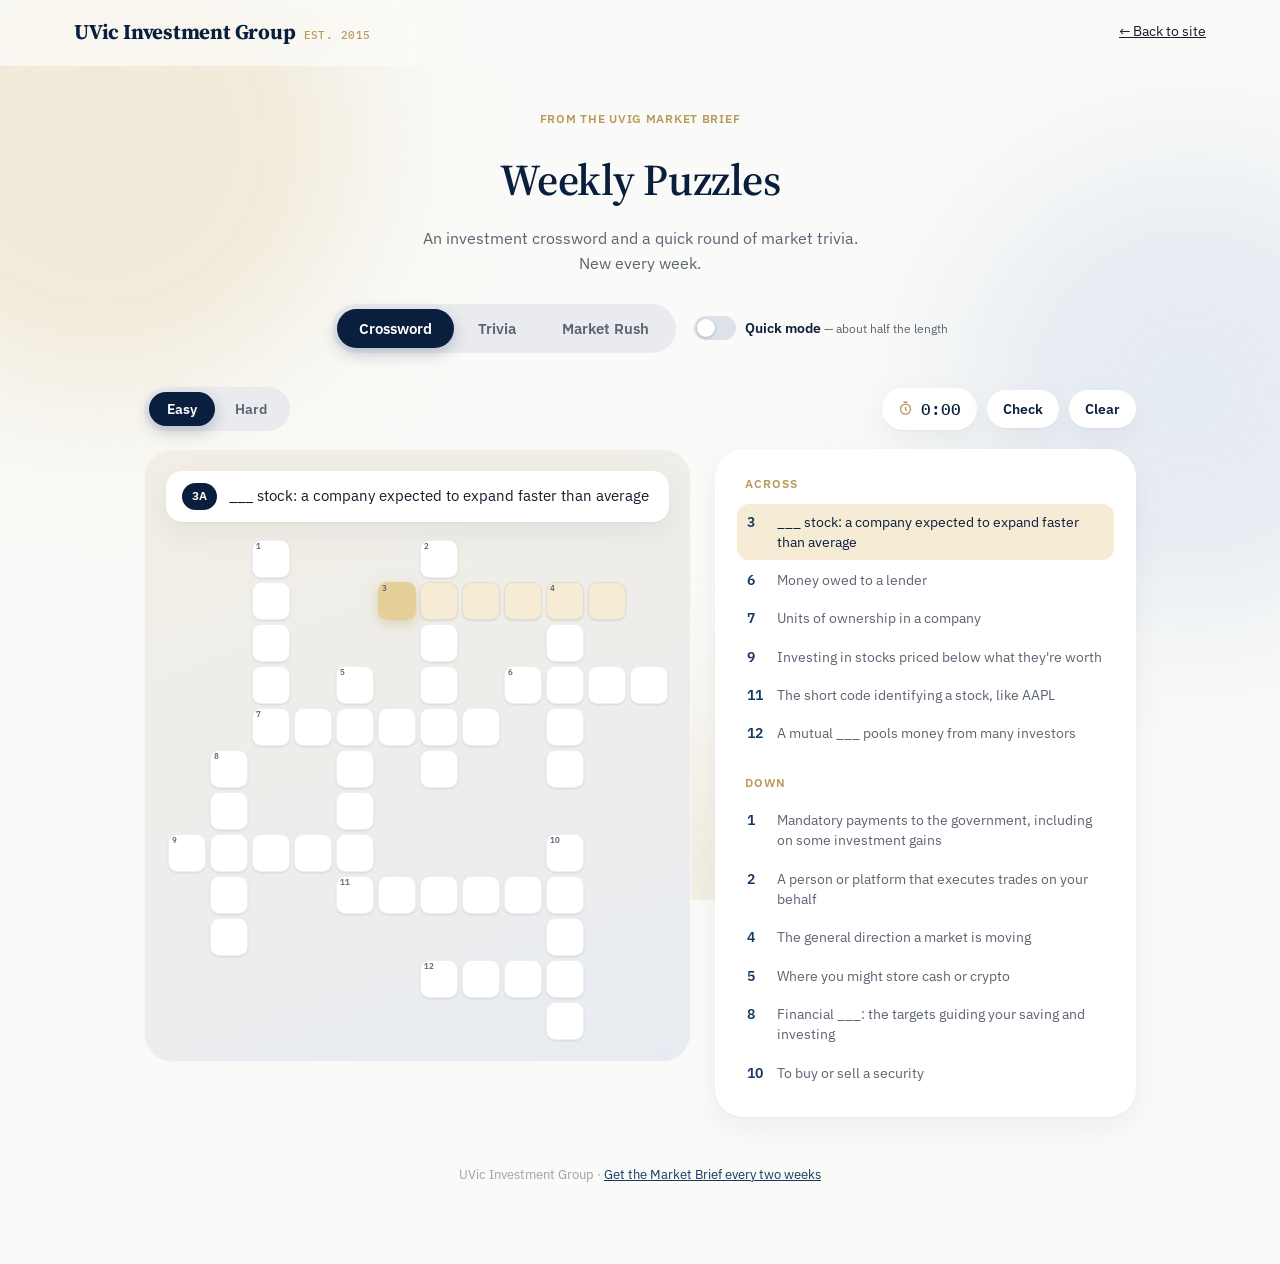
==== crossword.html @ 46c17161 "Remove IPO Price Is Right Reverts the fourth tab added in #33: the mode button, panel, CSS, all game" ====
<!DOCTYPE html>
<html lang="en">
<head>
<meta charset="UTF-8">
<meta name="viewport" content="width=device-width, initial-scale=1.0">
<title>Weekly Puzzles | UVic Investment Group</title>
<meta name="theme-color" content="#0A1F3D">
<meta name="description" content="UVIG's weekly investment crossword and market trivia.">
<link rel="apple-touch-icon" href="/apple-touch-icon.png">
<link rel="preconnect" href="https://fonts.googleapis.com">
<link rel="preconnect" href="https://fonts.gstatic.com" crossorigin>
<link href="https://fonts.googleapis.com/css2?family=Source+Serif+4:opsz,wght@8..60,400;8..60,500;8..60,600;8..60,700&family=IBM+Plex+Sans:wght@400;500;600&family=IBM+Plex+Mono:wght@400;500&display=swap" rel="stylesheet">
<link rel="stylesheet" href="/style.css">
<style>
  .pz-shell{position:relative; z-index:1; max-width:1040px; margin:0 auto; padding:44px 24px 80px;}
  .pz-intro{text-align:center; margin-bottom:28px;}
  .pz-intro h1{font-size:44px; letter-spacing:-0.01em; animation:heroFadeUp .7s var(--ease) both .12s;}
  .pz-intro .hero-eyebrow{animation:heroFadeUp .7s var(--ease) both .04s;}
  .pz-intro p{color:var(--graphite); font-size:16px; max-width:46ch; margin:12px auto 0; animation:heroFadeUp .7s var(--ease) both .2s;}
  .pz-mode{display:flex; justify-content:center; align-items:center; gap:18px; margin-bottom:34px; flex-wrap:wrap; animation:heroFadeUp .7s var(--ease) both .28s;}
  .pz-panel{display:none;}
  .pz-panel.active{display:block; animation:teamPanelIn .45s cubic-bezier(.22,1,.36,1);}

  .quick-toggle{display:inline-flex; align-items:center; gap:9px; cursor:pointer; user-select:none;}
  .quick-toggle-track{
    position:relative; width:42px; height:24px; border-radius:999px; background:#DDE1E8;
    transition:background .2s ease; flex-shrink:0;
  }
  .quick-toggle-track::after{
    content:""; position:absolute; top:3px; left:3px; width:18px; height:18px; border-radius:50%;
    background:var(--white); box-shadow:0 1px 3px rgba(10,31,61,.25); transition:transform .2s ease;
  }
  .quick-toggle input{position:absolute; opacity:0; width:0; height:0;}
  .quick-toggle input:checked ~ .quick-toggle-track{background:var(--brass);}
  .quick-toggle input:checked ~ .quick-toggle-track::after{transform:translateX(18px);}
  .quick-toggle-label{font-family:var(--sans); font-size:13.5px; font-weight:600; color:var(--navy-900);}
  .quick-toggle-sub{font-size:12px; color:var(--graphite); font-weight:400;}

  .score-submit{margin-top:18px; padding-top:18px; border-top:1px solid rgba(255,255,255,.15); position:relative;}
  .score-submit p{color:#C9D2E0; font-size:13.5px; margin-bottom:12px;}
  .score-submit-form{display:flex; gap:10px; flex-wrap:wrap; justify-content:center;}
  .score-submit-form input{
    font-family:var(--sans); font-size:14px; padding:10px 14px; border-radius:999px; border:1.5px solid rgba(255,255,255,.25);
    background:rgba(255,255,255,.08); color:var(--white); min-width:180px;
  }
  .score-submit-form input::placeholder{color:#9AA7BC;}
  .score-submit-form input:focus{outline:none; border-color:var(--brass);}
  .score-submit.sent p{color:#B7E4C7;}
  .tv-result .score-submit{border-top:1px solid var(--hairline); margin-top:24px;}
  .tv-result .score-submit p{color:var(--graphite);}
  .tv-result .score-submit-form input{
    border:1.5px solid var(--hairline); background:var(--white); color:var(--ink);
  }
  .tv-result .score-submit-form input:focus{border-color:var(--navy-700);}
  .tv-result .score-submit.sent p{color:var(--green);}

  .cw-toolbar{display:flex; align-items:center; justify-content:space-between; gap:14px; flex-wrap:wrap; margin-bottom:18px;}
  .cw-toolbar-right{display:flex; align-items:center; gap:10px; flex-wrap:wrap;}
  .cw-timer{
    display:inline-flex; align-items:center; gap:8px; font-family:var(--mono); font-size:16px; font-weight:500;
    color:var(--navy-900); background:var(--white); padding:9px 16px; border-radius:999px; box-shadow:var(--shadow-soft);
  }
  .cw-timer svg{width:15px; height:15px; color:var(--brass);}
  .cw-tool-btn{
    font-family:var(--sans); font-size:13.5px; font-weight:600; color:var(--navy-900); background:var(--white);
    border:none; padding:10px 16px; border-radius:999px; cursor:pointer; box-shadow:var(--shadow-soft);
    transition:transform .15s ease, box-shadow .2s ease;
  }
  .cw-tool-btn:hover{transform:translateY(-1px); box-shadow:var(--shadow-lift);}
  .cw-tool-btn:active{transform:scale(.97);}

  .cw-toast{
    position:fixed; left:50%; bottom:28px; transform:translate(-50%, 20px); opacity:0; pointer-events:none; z-index:100;
    background:var(--navy-900); color:var(--white); font-size:14px; padding:12px 20px; border-radius:999px;
    box-shadow:0 12px 30px rgba(10,31,61,.25); transition:opacity .25s ease, transform .35s cubic-bezier(.22,1,.36,1);
  }
  .cw-toast.show{opacity:1; transform:translate(-50%, 0);}

  .cw-board{display:grid; grid-template-columns:minmax(0, 1.3fr) minmax(260px, 1fr); gap:24px; align-items:start;}
  .cw-grid-card{
    background:linear-gradient(160deg, #F2EEE4 0%, #E8ECF2 100%); border-radius:28px; padding:22px;
    box-shadow:inset 0 0 0 1px rgba(255,255,255,.6);
  }
  .cw-current-clue{
    display:flex; gap:12px; align-items:center; background:var(--white); border-radius:16px;
    padding:12px 16px; margin-bottom:18px; min-height:50px; box-shadow:var(--shadow-soft);
  }
  .cw-current-clue .num{
    flex-shrink:0; font-family:var(--sans); font-size:12px; font-weight:600; color:var(--white); background:var(--navy-900);
    border-radius:999px; padding:4px 10px; letter-spacing:.02em;
  }
  .cw-current-clue .txt{font-size:14.5px; color:var(--ink); line-height:1.4;}
  .cw-grid-area{width:100%; min-width:0; display:flex; justify-content:center;}
  .cw-grid{display:grid; gap:var(--gap, 5px); grid-template-columns:repeat(var(--cols, 11), var(--cell, 40px));}
  .cw-cell{
    position:relative; width:var(--cell, 40px); height:var(--cell, 40px); border-radius:calc(var(--cell, 40px) * .24);
    background:var(--white); box-shadow:0 1px 2px rgba(10,31,61,.10), inset 0 0 0 1px rgba(10,31,61,.07);
    transition:background .2s ease, box-shadow .2s ease, transform .15s ease;
  }
  .cw-cell.cw-black{background:transparent; box-shadow:none;}
  .cw-cell.cw-active{background:#F6ECD6;}
  .cw-cell.cw-current{background:#E6CE98; box-shadow:0 4px 12px rgba(185,154,91,.35);}
  .cw-cell.cw-wrong{background:#F7D9D4; animation:cwShake .4s;}
  .cw-cell.cw-pop{animation:cwPop .22s ease;}
  .cw-number{
    position:absolute; top:calc(var(--cell, 40px) * .07); left:calc(var(--cell, 40px) * .12);
    font-family:var(--sans); font-size:max(8px, calc(var(--cell, 40px) * .22)); font-weight:600; color:var(--graphite);
    line-height:1; pointer-events:none;
  }
  .cw-input{
    width:100%; height:100%; border:none; background:transparent; text-align:center; padding:0;
    padding-top:calc(var(--cell, 40px) * .08);
    font-family:var(--sans); font-weight:600; font-size:max(16px, calc(var(--cell, 40px) * .46)); color:var(--navy-900);
    text-transform:uppercase; outline:none; caret-color:transparent; cursor:pointer; border-radius:inherit;
  }
  .cw-grid.solved .cw-cell:not(.cw-black){animation:cwWave .7s cubic-bezier(.22,1,.36,1) both; animation-delay:calc(var(--i) * 18ms);}
  .cw-grid.solved .cw-input{color:var(--white);}
  .cw-grid.solved .cw-number{color:rgba(255,255,255,.6);}
  @keyframes cwPop{50%{transform:scale(1.1);}}
  @keyframes cwShake{25%{transform:translateX(-3px);} 75%{transform:translateX(3px);}}
  @keyframes cwWave{
    0%{transform:scale(1); background:var(--white);}
    40%{transform:scale(1.14);}
    100%{transform:scale(1); background:var(--navy-900); box-shadow:0 4px 10px rgba(10,31,61,.25);}
  }

  .cw-clues{background:var(--white); border-radius:28px; padding:26px 22px; box-shadow:var(--shadow-soft);}
  .cw-clue-group + .cw-clue-group{margin-top:22px;}
  .cw-clue-group h3{font-family:var(--sans); font-size:12px; font-weight:600; letter-spacing:.08em; color:var(--brass); margin:0 0 10px 8px;}
  .cw-clue-list{list-style:none; margin:0; padding:0; display:flex; flex-direction:column; gap:2px;}
  .cw-clue-item{
    display:flex; gap:10px; font-size:14px; line-height:1.45; color:var(--graphite); cursor:pointer;
    padding:8px 10px; border-radius:12px; transition:background .2s ease, color .2s ease;
  }
  .cw-clue-item:hover{background:#F6F5F1;}
  .cw-clue-item.active{background:#F6ECD6; color:var(--navy-900);}
  .cw-clue-item.done{color:#9AA3B0; text-decoration:line-through; text-decoration-color:rgba(154,163,176,.6);}
  .cw-clue-num{flex-shrink:0; width:20px; font-family:var(--sans); font-weight:600; color:var(--navy-700);}

  .cw-banner{
    display:none; position:relative; overflow:hidden; background:var(--navy-900); color:var(--white);
    border-radius:28px; padding:30px 32px; margin-bottom:22px; text-align:center;
  }
  .cw-banner::before{
    content:""; position:absolute; width:340px; height:340px; border-radius:50%; top:-170px; right:-80px;
    background:radial-gradient(circle, rgba(185,154,91,.35), transparent 70%);
  }
  .cw-banner.show{display:block; animation:successPop .6s cubic-bezier(.34,1.56,.64,1) both;}
  .cw-banner h2{color:var(--white); font-size:26px; position:relative;}
  .cw-banner p{color:#C9D2E0; margin-top:6px; position:relative;}
  .cw-banner-actions{display:flex; gap:10px; justify-content:center; flex-wrap:wrap; margin-top:18px; position:relative;}
  .cw-banner .btn-primary{background:var(--white); color:var(--navy-900);}
  .cw-banner .btn-ghost{border-color:rgba(255,255,255,.5); color:var(--white);}
  .cw-banner .btn-ghost:hover{background:rgba(255,255,255,.1);}

  .tv-card{
    max-width:660px; margin:0 auto; background:var(--white); border-radius:32px; padding:36px 36px 32px;
    box-shadow:var(--shadow-soft); position:relative; overflow:hidden;
  }
  .tv-top{display:flex; justify-content:space-between; align-items:center; font-size:13px; color:var(--graphite); margin-bottom:12px;}
  .tv-top strong{color:var(--navy-900); font-weight:600;}
  .tv-progress{height:6px; background:#ECEEF2; border-radius:999px; overflow:hidden; margin-bottom:28px;}
  .tv-progress .fill{height:100%; width:0; border-radius:999px; background:linear-gradient(90deg, var(--brass), #D9C28F); transition:width .5s cubic-bezier(.22,1,.36,1);}
  .tv-body.enter{animation:tvIn .4s cubic-bezier(.22,1,.36,1) both;}
  .tv-body.leave{animation:tvOut .18s ease both;}
  @keyframes tvIn{from{opacity:0; transform:translateX(18px);} to{opacity:1; transform:none;}}
  @keyframes tvOut{to{opacity:0; transform:translateX(-14px);}}
  .tv-q{font-family:var(--serif); font-size:24px; line-height:1.3; color:var(--navy-900); margin-bottom:22px;}
  .tv-options{display:grid; gap:10px;}
  .tv-opt{
    display:flex; align-items:center; gap:14px; width:100%; text-align:left; font-family:var(--sans); font-size:15px;
    color:var(--ink); background:#F6F5F1; border:1.5px solid transparent; border-radius:18px; padding:13px 16px;
    cursor:pointer; transition:background .2s ease, border-color .2s ease, transform .15s ease, opacity .2s ease;
  }
  .tv-opt:hover:not(:disabled){background:#EEEBE3; transform:translateX(3px);}
  .tv-opt:disabled{cursor:default;}
  .tv-opt .key{
    flex-shrink:0; width:30px; height:30px; border-radius:50%; background:var(--white); display:flex; align-items:center;
    justify-content:center; font-size:13px; font-weight:600; color:var(--navy-700); transition:background .2s, color .2s;
  }
  .tv-opt.correct{background:#E3F1E8; border-color:var(--green);}
  .tv-opt.correct .key{background:var(--green); color:var(--white);}
  .tv-opt.wrong{background:#F8E2DE; border-color:var(--red); animation:cwShake .4s;}
  .tv-opt.wrong .key{background:var(--red); color:var(--white);}
  .tv-opt.dim{opacity:.55;}
  .tv-explain{margin-top:18px; padding:14px 18px; border-radius:18px; background:#F6ECD6; font-size:14px; color:var(--ink); line-height:1.5; animation:fadeUpSmall .35s var(--ease) both;}
  .tv-explain strong{color:var(--navy-900);}
  .tv-next{display:flex; justify-content:flex-end; margin-top:20px;}
  .tv-hint{font-size:12px; color:#9AA3B0; margin-top:16px; text-align:center;}

  .tv-result{text-align:center; padding:10px 0 4px;}
  .tv-ring{position:relative; width:150px; height:150px; margin:0 auto 18px;}
  .tv-ring svg{width:150px; height:150px; transform:rotate(-90deg);}
  .tv-ring .track{fill:none; stroke:#ECEEF2; stroke-width:10;}
  .tv-ring .bar{fill:none; stroke:var(--brass); stroke-width:10; stroke-linecap:round; transition:stroke-dashoffset 1.2s cubic-bezier(.22,1,.36,1);}
  .tv-ring .score{position:absolute; inset:0; display:flex; flex-direction:column; align-items:center; justify-content:center;}
  .tv-ring .score b{font-family:var(--serif); font-size:40px; color:var(--navy-900); line-height:1;}
  .tv-ring .score span{font-size:13px; color:var(--graphite); margin-top:4px;}
  .tv-result h2{font-size:26px;}
  .tv-result p{color:var(--graphite); margin-top:8px;}
  .tv-result .actions{display:flex; gap:10px; justify-content:center; flex-wrap:wrap; margin-top:24px;}

  .pz-foot{text-align:center; font-size:12.5px; color:#9AA3B0; margin-top:48px;}
  .pz-foot a{color:var(--navy-700);}

  .gm-card{max-width:720px; margin:0 auto; background:var(--white); border-radius:32px; padding:36px; box-shadow:var(--shadow-soft); position:relative; overflow:hidden;}
  .gm-start{text-align:center; padding:10px 0;}
  .gm-start h2{font-size:28px; margin:8px 0 10px;}
  .gm-start p{color:var(--graphite); max-width:46ch; margin:0 auto 22px; line-height:1.6;}
  .gm-rules{display:flex; justify-content:center; gap:10px; flex-wrap:wrap; margin-bottom:26px;}
  .gm-rules div{font-family:var(--mono); font-size:12px; color:var(--graphite); background:var(--tint); padding:8px 14px; border-radius:999px;}

  .gm-top{display:flex; justify-content:space-between; align-items:center; flex-wrap:wrap; gap:12px; margin-bottom:18px;}
  .gm-stat{text-align:center; flex:1;}
  .gm-stat b{display:block; font-family:var(--serif); font-size:20px; color:var(--navy-900); line-height:1.1;}
  .gm-stat span{font-size:11px; color:var(--graphite); text-transform:uppercase; letter-spacing:.04em;}
  .gm-price{text-align:center; margin-bottom:14px;}
  .gm-price b{font-family:var(--serif); font-size:42px; color:var(--navy-900); transition:color .15s ease;}
  .gm-price b.up{color:var(--green);}
  .gm-price b.down{color:var(--red);}
  .gm-price .delta{font-family:var(--mono); font-size:13px; margin-left:8px; color:var(--graphite);}
  .gm-chart-wrap{background:#F6F5F1; border-radius:18px; padding:12px; margin-bottom:20px;}
  .gm-chart{width:100%; height:160px; display:block;}
  .gm-actions{display:flex; gap:14px; justify-content:center; margin-bottom:10px;}
  .gm-btn{
    flex:1; max-width:220px; font-family:var(--sans); font-weight:600; font-size:16px; padding:18px; border-radius:18px; border:none; cursor:pointer;
    transition:transform .12s ease, opacity .2s ease;
  }
  .gm-btn:active:not(:disabled){transform:scale(.97);}
  .gm-btn:disabled{opacity:.35; cursor:default;}
  .gm-btn-buy{background:var(--green); color:var(--white);}
  .gm-btn-sell{background:var(--red); color:var(--white);}
  .gm-status{text-align:center; font-size:13px; color:var(--graphite); min-height:18px; margin-bottom:4px;}

  .gm-result{text-align:center; padding:6px 0 4px;}
  .gm-result .pct{font-family:var(--serif); font-size:52px; line-height:1;}
  .gm-result .pct.pos{color:var(--green);}
  .gm-result .pct.neg{color:var(--red);}
  .gm-result-sub{color:var(--graphite); margin:10px 0 6px;}
  .gm-compare{font-size:13.5px; color:var(--graphite); margin-bottom:22px;}
  .gm-board{margin-top:40px; text-align:left;}
  .gm-board h3{font-size:18px; margin-bottom:12px;}
  .gm-board-table{background:#F6F5F1; border-radius:18px; overflow:hidden;}
  .gm-row{display:flex; align-items:center; gap:14px; padding:11px 16px; font-size:13.5px;}
  .gm-row + .gm-row{border-top:1px solid var(--hairline);}
  .gm-row-head{font-family:var(--sans); font-size:11px; font-weight:600; letter-spacing:.05em; text-transform:uppercase; color:var(--graphite); background:var(--white);}
  .gm-rank{width:22px; flex-shrink:0; font-family:var(--mono); font-weight:600; color:var(--brass);}
  .gm-row-name{flex:1; min-width:0; font-weight:500; color:var(--navy-900); white-space:nowrap; overflow:hidden; text-overflow:ellipsis;}
  .gm-row-metric{width:90px; flex-shrink:0; text-align:right; font-family:var(--mono); color:var(--navy-700);}
  .gm-board-empty{padding:20px; text-align:center; color:var(--graphite); font-size:13.5px;}

  @media (max-width: 860px){
    .cw-board{grid-template-columns:minmax(0, 1fr);}
    .pz-intro h1{font-size:34px;}
    .cw-grid-card{padding:14px; border-radius:22px;}
    .tv-card{padding:26px 20px 24px; border-radius:26px;}
    .tv-q{font-size:20px;}
    .gm-card{padding:24px 18px; border-radius:26px;}
    .gm-price b{font-size:34px;}
  }
</style>
</head>
<body>

  <header class="masthead">
    <div class="masthead-inner wrap">
      <a href="/" class="wordmark">UVic Investment Group <small>EST. 2015</small></a>
      <a href="/" class="nav-link" style="font-size:14px;">← Back to site</a>
    </div>
  </header>

  <div class="ambient" aria-hidden="true"><span></span><span></span><span></span></div>

  <main class="pz-shell">
    <div class="pz-intro">
      <span class="hero-eyebrow">FROM THE UVIG MARKET BRIEF</span>
      <h1>Weekly Puzzles</h1>
      <p>An investment crossword and a quick round of market trivia. New every week.</p>
    </div>

    <div class="pz-mode">
      <div class="seg" id="modeSeg">
        <button class="active" data-mode="crossword">Crossword</button>
        <button data-mode="trivia">Trivia</button>
        <button data-mode="game">Market Rush</button>
        <span class="seg-ind"></span>
      </div>
      <label class="quick-toggle">
        <input type="checkbox" id="quickToggle">
        <span class="quick-toggle-track"></span>
        <span class="quick-toggle-label">Quick mode <span class="quick-toggle-sub">— about half the length</span></span>
      </label>
    </div>

    <section class="pz-panel active" data-panel="crossword" style="padding:0;">
      <div class="cw-banner" id="cwBanner">
        <h2 id="cwBannerTitle">Solved!</h2>
        <p id="cwBannerText"></p>
        <div class="cw-banner-actions">
          <button class="btn btn-primary" id="cwBannerSwitch"></button>
          <button class="btn btn-ghost" id="cwBannerTrivia">Play the trivia</button>
        </div>
      </div>

      <div class="cw-toolbar">
        <div class="seg seg-sm" id="diffSeg">
          <button class="active" data-diff="easy">Easy</button>
          <button data-diff="hard">Hard</button>
          <span class="seg-ind"></span>
        </div>
        <div class="cw-toolbar-right">
          <span class="cw-timer">
            <svg viewBox="0 0 24 24" fill="none" stroke="currentColor" stroke-width="2.2"><circle cx="12" cy="13" r="8"/><path d="M12 9v4l2.5 2.5M9 2h6"/></svg>
            <span id="cwTimer">0:00</span>
          </span>
          <button class="cw-tool-btn" id="cwCheck">Check</button>
          <button class="cw-tool-btn" id="cwClear">Clear</button>
        </div>
      </div>

      <div class="cw-board">
        <div class="cw-grid-card">
          <div class="cw-current-clue"><span class="num" id="cwCurNum">1A</span><span class="txt" id="cwCurTxt"></span></div>
          <div class="cw-grid-area" id="cwGridArea"><div class="cw-grid" id="cwGrid"></div></div>
        </div>
        <div class="cw-clues">
          <div class="cw-clue-group">
            <h3>ACROSS</h3>
            <ul class="cw-clue-list" id="cwAcross"></ul>
          </div>
          <div class="cw-clue-group">
            <h3>DOWN</h3>
            <ul class="cw-clue-list" id="cwDown"></ul>
          </div>
        </div>
      </div>
    </section>

    <section class="pz-panel" data-panel="trivia" style="padding:0;">
      <div class="cw-toolbar" style="justify-content:center; margin-bottom:22px;">
        <div class="seg seg-sm" id="tvDiffSeg">
          <button class="active" data-diff="easy">Easy</button>
          <button data-diff="hard">Hard</button>
          <span class="seg-ind"></span>
        </div>
      </div>
      <div class="tv-card" id="tvCard"></div>
    </section>

    <section class="pz-panel" data-panel="game" style="padding:0;">
      <div class="gm-card" id="gmCard"></div>
    </section>

    <p class="pz-foot">UVic Investment Group · <a href="/join.html">Get the Market Brief every two weeks</a></p>
  </main>

  <div class="cw-toast" id="cwToast"></div>

<script src="/puzzles-data.js"></script>
<script>
// ---------- Pill segmented controls with a sliding indicator ----------
function initSeg(el, onChange){
  const ind = el.querySelector('.seg-ind');
  const btns = [...el.querySelectorAll('button')];
  const active = () => btns.find(b => b.classList.contains('active'));
  function move(btn){ ind.style.left = btn.offsetLeft + 'px'; ind.style.width = btn.offsetWidth + 'px'; }
  function set(btn, fire){
    btns.forEach(b => b.classList.toggle('active', b === btn));
    move(btn);
    if (fire) onChange(btn);
  }
  btns.forEach(b => b.addEventListener('click', () => { if (!b.classList.contains('active')) set(b, true); }));
  window.addEventListener('resize', () => move(active()));
  ind.style.transition = 'none'; move(active());
  requestAnimationFrame(() => { move(active()); requestAnimationFrame(() => ind.style.transition = ''); });
  if (document.fonts) document.fonts.ready.then(() => move(active()));
  return { select: (pred) => { const b = btns.find(pred); if (b) set(b, false); } };
}

// <generator>
// Crossword layout generator. Deterministic: the same word list and
// seed always produce the same grid, for every visitor.
function hashString(s){ let h = 2166136261; for (let i = 0; i < s.length; i++){ h ^= s.charCodeAt(i); h = Math.imul(h, 16777619); } return h >>> 0; }
function mulberry32(a){ return function(){ a |= 0; a = (a + 0x6D2B79F5) | 0; let t = Math.imul(a ^ (a >>> 15), 1 | a); t = (t + Math.imul(t ^ (t >>> 7), 61 | t)) ^ t; return ((t ^ (t >>> 14)) >>> 0) / 4294967296; }; }

function extractWords(rows){
  const R = rows.length, C = rows[0].length, out = [];
  const at = (r, c) => (r >= 0 && c >= 0 && r < R && c < C && rows[r][c] !== '.') ? rows[r][c] : null;
  for (let r = 0; r < R; r++) for (let c = 0; c < C; c++){
    if (at(r, c) && !at(r, c-1) && at(r, c+1)){ let w = '', cc = c; while (at(r, cc)) w += at(r, cc++); out.push(w); }
    if (at(r, c) && !at(r-1, c) && at(r+1, c)){ let w = '', rr = r; while (at(rr, c)) w += at(rr++, c); out.push(w); }
  }
  return out;
}

function buildCrossword(entries, seed, maxSize){
  maxSize = maxSize || 12;
  const words = entries
    .map(e => ({ answer: String(e.answer).toUpperCase().replace(/[^A-Z]/g, ''), clue: e.clue }))
    .filter(w => w.answer.length >= 2 && w.answer.length <= maxSize);
  const rng = mulberry32(hashString(seed));
  const K = (r, c) => r + ',' + c;
  const solutions = [];
  let bestPartial = null;

  // Fixed limits (not time-based) so every device produces the identical grid.
  for (let attempt = 0; attempt < 40 && solutions.length < 2; attempt++){
    const order = words.map(w => ({ w, k: w.answer.length + rng() * 2.5 })).sort((a, b) => b.k - a.k).map(o => o.w);
    const cells = new Map(), used = new Map(), placed = [];
    let b = { minR: 0, maxR: 0, minC: 0, maxC: 0 }, nodes = 0;

    const fits = (word, r, c, dir) => {
      const dr = dir === 'D' ? 1 : 0, dc = dir === 'A' ? 1 : 0;
      if (cells.has(K(r - dr, c - dc)) || cells.has(K(r + dr * word.length, c + dc * word.length))) return -1;
      let crossings = 0;
      for (let i = 0; i < word.length; i++){
        const rr = r + dr * i, cc = c + dc * i, k = K(rr, cc), ex = cells.get(k);
        if (ex !== undefined){
          if (ex !== word[i] || used.get(k).has(dir)) return -1;
          crossings++;
        } else if (cells.has(K(rr + dc, cc + dr)) || cells.has(K(rr - dc, cc - dr))){
          return -1;
        }
      }
      if (Math.max(b.maxR, r + dr * (word.length - 1)) - Math.min(b.minR, r) + 1 > maxSize) return -1;
      if (Math.max(b.maxC, c + dc * (word.length - 1)) - Math.min(b.minC, c) + 1 > maxSize) return -1;
      return crossings;
    };
    const put = (wo, r, c, dir) => {
      const dr = dir === 'D' ? 1 : 0, dc = dir === 'A' ? 1 : 0;
      const u = { added: [], touched: [], prevB: { ...b }, dir };
      for (let i = 0; i < wo.answer.length; i++){
        const rr = r + dr * i, cc = c + dc * i, k = K(rr, cc);
        if (!cells.has(k)){ cells.set(k, wo.answer[i]); used.set(k, new Set()); u.added.push(k); }
        used.get(k).add(dir); u.touched.push(k);
        b.minR = Math.min(b.minR, rr); b.maxR = Math.max(b.maxR, rr); b.minC = Math.min(b.minC, cc); b.maxC = Math.max(b.maxC, cc);
      }
      placed.push(wo.answer);
      return u;
    };
    const undo = u => {
      placed.pop();
      u.touched.forEach(k => used.get(k) && used.get(k).delete(u.dir));
      u.added.forEach(k => { cells.delete(k); used.delete(k); });
      b = u.prevB;
    };
    const snapshot = () => {
      const rows = [];
      for (let r = b.minR; r <= b.maxR; r++){ let s = ''; for (let c = b.minC; c <= b.maxC; c++) s += cells.get(K(r, c)) || '.'; rows.push(s); }
      return rows;
    };
    const candidates = wo => {
      const seen = new Set(), out = [];
      for (const [k, letter] of cells){
        const [cr, cc] = k.split(',').map(Number);
        for (let i = 0; i < wo.answer.length; i++){
          if (wo.answer[i] !== letter) continue;
          for (const dir of ['A', 'D']){
            const r = dir === 'D' ? cr - i : cr, c = dir === 'A' ? cc - i : cc;
            const id = r + ',' + c + dir;
            if (seen.has(id)) continue; seen.add(id);
            const x = fits(wo.answer, r, c, dir);
            if (x <= 0) continue;
            const dr = dir === 'D' ? 1 : 0, dc = dir === 'A' ? 1 : 0;
            const h = Math.max(b.maxR, r + dr * (wo.answer.length - 1)) - Math.min(b.minR, r) + 1;
            const w = Math.max(b.maxC, c + dc * (wo.answer.length - 1)) - Math.min(b.minC, c) + 1;
            out.push({ r, c, dir, x, score: x * 6 - h * w * 0.08 - Math.abs(h - w) * 0.6 + rng() * 3 });
          }
        }
      }
      return out.sort((a, b2) => b2.score - a.score).slice(0, 5);
    };
    const dfs = i => {
      if (placed.length > (bestPartial ? bestPartial.count : 0)){
        const rows = snapshot();
        if (extractWords(rows).sort().join('|') === [...placed].sort().join('|')) bestPartial = { count: placed.length, rows, placed: [...placed] };
      }
      if (i === order.length){
        const rows = snapshot();
        if (extractWords(rows).sort().join('|') !== [...placed].sort().join('|')) return false;
        solutions.push(rows);
        return true;
      }
      if (++nodes > 1200) return false;
      for (const cand of candidates(order[i])){
        const u = put(order[i], cand.r, cand.c, cand.dir);
        if (dfs(i + 1)) return true;
        undo(u);
      }
      return false;
    };

    put(order[0], 0, 0, rng() < 0.5 ? 'A' : 'D');
    dfs(1);
  }

  // Prefer complete, compact, square-ish grids.
  const rank = rows => rows.length * rows[0].length + Math.abs(rows.length - rows[0].length) * 4;
  let rows, placedAnswers;
  if (solutions.length){
    rows = solutions.sort((a, b2) => rank(a) - rank(b2))[0];
    placedAnswers = new Set(words.map(w => w.answer));
  } else {
    rows = bestPartial.rows;
    placedAnswers = new Set(bestPartial.placed);
  }
  const clueMap = {};
  words.forEach(w => { clueMap[w.answer] = w.clue; });
  const missing = words.filter(w => !placedAnswers.has(w.answer)).map(w => w.answer);
  return { rows, clueMap, missing };
}
// </generator>

// ---------- Quick mode: roughly halves the crossword word list and trivia question count ----------
let quickMode = false;
function getQuestions(){
  const qs = PUZZLES.trivia[tv.diff].questions;
  return quickMode ? qs.slice(0, Math.ceil(qs.length / 2)) : qs;
}

// ---------- Score submission (reuses the Join form's Apps Script endpoint) ----------
const SCORE_ENDPOINT = "https://script.google.com/macros/s/AKfycbxsShfaG-0EgMWCaKdl08aEyKDpgh8jrq8of2TwnrKG2Js0qdV7LcVr4fc9U1cy36B7zg/exec";

function scoreSubmitHTML(id){
  return `
    <div class="score-submit" id="${id}">
      <p>Nice score — want it logged? Submit your name.</p>
      <div class="score-submit-form">
        <input type="text" data-role="name" placeholder="Your name">
        <input type="email" data-role="email" placeholder="you@uvic.ca">
        <button class="btn btn-primary" data-role="submit" type="button">Submit your score</button>
      </div>
      <p class="score-submit-status" data-role="status"></p>
    </div>`;
}

function wireScoreSubmit(container, payload, type){
  if (!container) return;
  type = type || 'puzzleScore';
  const form = container.querySelector('.score-submit-form');
  const status = container.querySelector('[data-role="status"]');
  form.querySelector('[data-role="submit"]').addEventListener('click', () => {
    const name = form.querySelector('[data-role="name"]').value.trim();
    const email = form.querySelector('[data-role="email"]').value.trim();
    if (!name || !email){ status.textContent = 'Add your name and email to submit.'; return; }
    const body = { type, name, email, ...payload };
    if (SCORE_ENDPOINT.startsWith('REPLACE_WITH')) {
      console.warn('UVIG puzzles: SCORE_ENDPOINT is still a placeholder — score was not saved.', body);
    } else {
      fetch(SCORE_ENDPOINT, {
        method: 'POST', mode: 'no-cors', headers: { 'Content-Type': 'text/plain' }, body: JSON.stringify(body)
      }).catch(err => console.error('UVIG puzzles: score submission failed', err));
    }
    container.classList.add('sent');
    form.style.display = 'none';
    status.textContent = 'Score submitted — nice work!';
  });
}

// ---------- Crossword game ----------
const cw = { diff: 'easy', R: 0, C: 0, cells: [], across: [], down: [], sel: null, dir: 'A', startTime: null, timer: null, solved: false };
const $ = id => document.getElementById(id);

function loadCrossword(diff){
  cw.diff = diff;
  const puzzle = PUZZLES.crossword[diff];
  const words = quickMode ? puzzle.words.slice(0, Math.ceil(puzzle.words.length / 2)) : puzzle.words;
  const layout = buildCrossword(words, PUZZLES.week + '-' + diff + (quickMode ? '-quick' : ''));
  if (layout.missing.length) console.warn('UVIG crossword: these words could not fit and were skipped:', layout.missing.join(', '));

  const rows = layout.rows;
  cw.R = rows.length; cw.C = rows[0].length;
  cw.cells = rows.map(row => [...row].map(ch => ({ sol: ch === '.' ? null : ch, val: '', num: null })));
  cw.across = []; cw.down = [];
  let n = 1;
  const open = (r, c) => r >= 0 && c >= 0 && r < cw.R && c < cw.C && !!cw.cells[r][c].sol;
  for (let r = 0; r < cw.R; r++) for (let c = 0; c < cw.C; c++){
    if (!open(r, c)) continue;
    const a = !open(r, c-1) && open(r, c+1), d = !open(r-1, c) && open(r+1, c);
    if (a || d) cw.cells[r][c].num = n++;
    if (a){ const cellsRef = []; let cc = c; while (open(r, cc)) cellsRef.push([r, cc++]); cw.across.push({ num: cw.cells[r][c].num, dir: 'A', cellsRef }); }
    if (d){ const cellsRef = []; let rr = r; while (open(rr, c)) cellsRef.push([rr++, c]); cw.down.push({ num: cw.cells[r][c].num, dir: 'D', cellsRef }); }
  }
  [...cw.across, ...cw.down].forEach(w => {
    w.answer = w.cellsRef.map(([r, c]) => cw.cells[r][c].sol).join('');
    w.clue = layout.clueMap[w.answer] || '';
  });

  clearInterval(cw.timer); cw.timer = null; cw.startTime = null; cw.solved = false;
  $('cwTimer').textContent = '0:00';
  $('cwBanner').classList.remove('show');
  const oldScore = document.getElementById('cwScoreSubmit');
  if (oldScore) oldScore.remove();
  renderGrid(); renderClues(); sizeGrid();
  const first = cw.across[0] || cw.down[0];
  cw.dir = first.dir; select(first.cellsRef[0][0], first.cellsRef[0][1], false);
}

function renderGrid(){
  const grid = $('cwGrid');
  grid.classList.remove('solved');
  grid.innerHTML = '';
  let i = 0;
  for (let r = 0; r < cw.R; r++) for (let c = 0; c < cw.C; c++){
    const cell = cw.cells[r][c];
    const el = document.createElement('div');
    el.className = 'cw-cell' + (cell.sol ? '' : ' cw-black');
    if (cell.sol){
      el.dataset.r = r; el.dataset.c = c;
      el.style.setProperty('--i', i++);
      if (cell.num){ const s = document.createElement('span'); s.className = 'cw-number'; s.textContent = cell.num; el.appendChild(s); }
      const inp = document.createElement('input');
      inp.className = 'cw-input'; inp.maxLength = 2; inp.autocomplete = 'off'; inp.autocapitalize = 'characters';
      inp.spellcheck = false; inp.setAttribute('aria-label', 'Row ' + (r+1) + ' column ' + (c+1));
      inp.addEventListener('mousedown', e => { e.preventDefault(); onCellClick(r, c); });
      inp.addEventListener('focus', () => { if (!cw.sel || cw.sel[0] !== r || cw.sel[1] !== c) select(r, c, false); inp.select(); });
      inp.addEventListener('keydown', e => onKey(e, r, c));
      inp.addEventListener('input', e => onInput(e, r, c));
      el.appendChild(inp);
      cell.el = el; cell.inp = inp;
    }
    grid.appendChild(el);
  }
  grid.style.setProperty('--cols', cw.C);
}

function sizeGrid(){
  const area = $('cwGridArea');
  const gap = cw.C >= 10 ? 4 : 5;
  const avail = area.clientWidth;
  if (!avail) return;
  const cell = Math.max(22, Math.min(46, Math.floor((avail - gap * (cw.C - 1)) / cw.C)));
  const grid = $('cwGrid');
  grid.style.setProperty('--cell', cell + 'px');
  grid.style.setProperty('--gap', gap + 'px');
}
window.addEventListener('resize', () => { if (cw.R) sizeGrid(); });

function renderClues(){
  const item = w => `<li class="cw-clue-item" data-dir="${w.dir}" data-num="${w.num}"><span class="cw-clue-num">${w.num}</span><span>${w.clue}</span></li>`;
  $('cwAcross').innerHTML = cw.across.map(item).join('');
  $('cwDown').innerHTML = cw.down.map(item).join('');
  document.querySelectorAll('.cw-clue-item').forEach(li => li.addEventListener('click', () => {
    const list = li.dataset.dir === 'A' ? cw.across : cw.down;
    const w = list.find(x => String(x.num) === li.dataset.num);
    cw.dir = w.dir;
    const firstEmpty = w.cellsRef.find(([r, c]) => !cw.cells[r][c].val) || w.cellsRef[0];
    select(firstEmpty[0], firstEmpty[1], true);
  }));
}

const wordAt = (r, c, dir) => (dir === 'A' ? cw.across : cw.down).find(w => w.cellsRef.some(([rr, cc]) => rr === r && cc === c));
const currentWord = () => cw.sel && wordAt(cw.sel[0], cw.sel[1], cw.dir);

function select(r, c, focus = true){
  if (!wordAt(r, c, cw.dir)) cw.dir = cw.dir === 'A' ? 'D' : 'A';
  cw.sel = [r, c];
  highlight();
  if (focus) cw.cells[r][c].inp.focus({ preventScroll: true });
}

function onCellClick(r, c){
  if (cw.solved) return;
  if (cw.sel && cw.sel[0] === r && cw.sel[1] === c && wordAt(r, c, 'A') && wordAt(r, c, 'D')){
    cw.dir = cw.dir === 'A' ? 'D' : 'A';
  }
  select(r, c, true);
}

function highlight(){
  document.querySelectorAll('.cw-cell.cw-active, .cw-cell.cw-current').forEach(el => el.classList.remove('cw-active', 'cw-current'));
  if (cw.solved){ document.querySelectorAll('.cw-clue-item.active').forEach(li => li.classList.remove('active')); return; }
  const w = currentWord();
  if (w) w.cellsRef.forEach(([r, c]) => cw.cells[r][c].el.classList.add('cw-active'));
  const [r, c] = cw.sel;
  cw.cells[r][c].el.classList.add('cw-current');
  document.querySelectorAll('.cw-clue-item').forEach(li => li.classList.toggle('active', !!w && li.dataset.dir === w.dir && li.dataset.num === String(w.num)));
  if (w){ $('cwCurNum').textContent = w.num + (w.dir === 'A' ? 'A' : 'D'); $('cwCurTxt').textContent = w.clue; }
}

function setLetter(r, c, L){
  const cell = cw.cells[r][c];
  cell.val = L; cell.inp.value = L;
  if (L){ cell.el.classList.remove('cw-pop'); void cell.el.offsetWidth; cell.el.classList.add('cw-pop'); }
  cell.el.classList.remove('cw-wrong');
  updateDoneClues();
}

function step(delta){
  const w = currentWord(); if (!w) return;
  const idx = w.cellsRef.findIndex(([r, c]) => r === cw.sel[0] && c === cw.sel[1]);
  const next = w.cellsRef[idx + delta];
  if (next) select(next[0], next[1], true);
  else if (delta > 0) jumpWord(1);
}

function jumpWord(delta){
  const all = [...cw.across, ...cw.down];
  let i = all.indexOf(currentWord());
  for (let n = 0; n < all.length; n++){
    i = (i + delta + all.length) % all.length;
    const target = all[i];
    const empty = target.cellsRef.find(([r, c]) => !cw.cells[r][c].val);
    if (empty || n === all.length - 1){ cw.dir = target.dir; const [r, c] = empty || target.cellsRef[0]; select(r, c, true); return; }
  }
}

function moveArrow(dr, dc){
  const axis = dr ? 'D' : 'A';
  if (cw.dir !== axis && wordAt(cw.sel[0], cw.sel[1], axis)){ cw.dir = axis; highlight(); return; }
  let r = cw.sel[0] + dr, c = cw.sel[1] + dc;
  while (r >= 0 && c >= 0 && r < cw.R && c < cw.C){
    if (cw.cells[r][c].sol){ select(r, c, true); return; }
    r += dr; c += dc;
  }
}

function typeLetter(r, c, L){
  if (cw.solved) return;
  startTimer();
  setLetter(r, c, L);
  if (!checkSolved()) step(1);
}

function onKey(e, r, c){
  if (e.metaKey || e.ctrlKey || e.altKey) return;
  const k = e.key;
  if (/^[a-zA-Z]$/.test(k)){ e.preventDefault(); typeLetter(r, c, k.toUpperCase()); }
  else if (k === 'Backspace'){
    e.preventDefault(); if (cw.solved) return;
    if (cw.cells[r][c].val) setLetter(r, c, '');
    else { step(-1); setLetter(cw.sel[0], cw.sel[1], ''); }
  }
  else if (k === 'Delete'){ e.preventDefault(); if (!cw.solved) setLetter(r, c, ''); }
  else if (k === 'ArrowRight'){ e.preventDefault(); moveArrow(0, 1); }
  else if (k === 'ArrowLeft'){ e.preventDefault(); moveArrow(0, -1); }
  else if (k === 'ArrowDown'){ e.preventDefault(); moveArrow(1, 0); }
  else if (k === 'ArrowUp'){ e.preventDefault(); moveArrow(-1, 0); }
  else if (k === 'Tab' || k === 'Enter'){ e.preventDefault(); jumpWord(e.shiftKey ? -1 : 1); }
  else if (k === ' '){ e.preventDefault(); if (wordAt(r, c, cw.dir === 'A' ? 'D' : 'A')){ cw.dir = cw.dir === 'A' ? 'D' : 'A'; highlight(); } }
}

// Mobile keyboards often don't report the key on keydown, so fall back to the input event.
function onInput(e, r, c){
  const letters = e.target.value.toUpperCase().replace(/[^A-Z]/g, '');
  if (letters) typeLetter(r, c, letters.slice(-1));
  else setLetter(r, c, '');
}

function startTimer(){
  if (cw.startTime || cw.solved) return;
  cw.startTime = Date.now();
  cw.timer = setInterval(() => { $('cwTimer').textContent = fmt(Date.now() - cw.startTime); }, 250);
}
const fmt = ms => { const s = Math.floor(ms / 1000); return Math.floor(s / 60) + ':' + String(s % 60).padStart(2, '0'); };

function updateDoneClues(){
  [...cw.across, ...cw.down].forEach(w => {
    const full = w.cellsRef.every(([r, c]) => cw.cells[r][c].val);
    const li = document.querySelector(`.cw-clue-item[data-dir="${w.dir}"][data-num="${w.num}"]`);
    if (li) li.classList.toggle('done', full);
  });
}

function checkSolved(){
  for (const row of cw.cells) for (const cell of row) if (cell.sol && cell.val !== cell.sol) return false;
  cw.solved = true;
  clearInterval(cw.timer);
  const time = fmt(Date.now() - cw.startTime);
  $('cwTimer').textContent = time;
  if (document.activeElement) document.activeElement.blur();
  highlight();
  $('cwGrid').classList.add('solved');
  const other = cw.diff === 'easy' ? 'hard' : 'easy';
  const elapsedSec = (Date.now() - cw.startTime) / 1000;
  const timeLimit = { easy: 240, hard: 420 }[cw.diff] * (quickMode ? 0.55 : 1);
  const goodScore = elapsedSec <= timeLimit;
  setTimeout(() => {
    $('cwBannerTitle').textContent = 'Solved in ' + time;
    $('cwBannerText').textContent = `Nice work on the ${cw.diff}${quickMode ? ' quick' : ''} crossword.`;
    $('cwBannerSwitch').textContent = `Try the ${other} one →`;
    $('cwBanner').classList.add('show');
    if (goodScore){
      $('cwBanner').insertAdjacentHTML('beforeend', scoreSubmitHTML('cwScoreSubmit'));
      wireScoreSubmit($('cwScoreSubmit'), { game: 'crossword', difficulty: cw.diff, quickMode, time });
    }
    $('cwBanner').scrollIntoView({ behavior: 'smooth', block: 'center' });
  }, 900);
  return true;
}

let toastT;
function toast(msg){
  const t = $('cwToast'); t.textContent = msg; t.classList.add('show');
  clearTimeout(toastT); toastT = setTimeout(() => t.classList.remove('show'), 2200);
}

$('cwCheck').addEventListener('click', () => {
  if (cw.solved) return;
  let wrong = 0, filled = 0;
  for (const row of cw.cells) for (const cell of row){
    if (!cell.sol || !cell.val) continue;
    filled++;
    if (cell.val !== cell.sol){ wrong++; cell.el.classList.remove('cw-wrong'); void cell.el.offsetWidth; cell.el.classList.add('cw-wrong'); }
  }
  if (!filled) toast('Fill in a few letters first');
  else if (wrong) toast(wrong === 1 ? '1 letter needs another look' : wrong + ' letters need another look');
  else toast('Everything so far is correct');
});

$('cwClear').addEventListener('click', () => loadCrossword(cw.diff));

const diffSeg = initSeg($('diffSeg'), btn => loadCrossword(btn.dataset.diff));
$('cwBannerSwitch').addEventListener('click', () => {
  const other = cw.diff === 'easy' ? 'hard' : 'easy';
  diffSeg.select(b => b.dataset.diff === other);
  loadCrossword(other);
  document.querySelector('.cw-toolbar').scrollIntoView({ behavior: 'smooth', block: 'start' });
});
$('cwBannerTrivia').addEventListener('click', () => setMode('trivia'));

// ---------- Trivia ----------
const tv = { i: 0, score: 0, answered: false, diff: 'easy' };
let TQ = getQuestions();
const KEYS = ['A', 'B', 'C', 'D', 'E', 'F'];

function tvRender(animate){
  if (tv.i >= TQ.length) return tvResult();
  const q = TQ[tv.i];
  $('tvCard').innerHTML = `
    <div class="tv-top"><span>Question <strong>${tv.i + 1}</strong> of ${TQ.length}</span><span>Score <strong id="tvScore">${tv.score}</strong></span></div>
    <div class="tv-progress"><div class="fill" id="tvFill" style="width:${(tv.i / TQ.length) * 100}%"></div></div>
    <div class="tv-body ${animate ? 'enter' : ''}">
      <div class="tv-q">${q.q}</div>
      <div class="tv-options">
        ${q.options.map((o, idx) => `<button class="tv-opt" data-idx="${idx}"><span class="key">${KEYS[idx]}</span><span>${o}</span></button>`).join('')}
      </div>
      <div id="tvAfter"></div>
    </div>
    <p class="tv-hint">Tip: press A–D to answer, Enter to continue</p>`;
  tv.answered = false;
  document.querySelectorAll('.tv-opt').forEach(b => b.addEventListener('click', () => tvAnswer(+b.dataset.idx)));
}

function tvAnswer(idx){
  if (tv.answered) return;
  tv.answered = true;
  const q = TQ[tv.i];
  const right = idx === q.answer;
  if (right) tv.score++;
  document.querySelectorAll('.tv-opt').forEach(b => {
    const bi = +b.dataset.idx; b.disabled = true;
    if (bi === q.answer) b.classList.add('correct');
    else if (bi === idx) b.classList.add('wrong');
    else b.classList.add('dim');
  });
  $('tvScore').textContent = tv.score;
  $('tvFill').style.width = ((tv.i + 1) / TQ.length * 100) + '%';
  const last = tv.i === TQ.length - 1;
  $('tvAfter').innerHTML = `
    <div class="tv-explain"><strong>${right ? 'Correct.' : 'Not quite.'}</strong> ${q.explain}</div>
    <div class="tv-next"><button class="btn btn-primary" id="tvNext">${last ? 'See your score' : 'Next question →'}</button></div>`;
  $('tvNext').addEventListener('click', tvNext);
}

function tvNext(){
  const body = document.querySelector('.tv-body');
  body.classList.remove('enter'); body.classList.add('leave');
  setTimeout(() => { tv.i++; tvRender(true); }, 170);
}

function tvResult(){
  const pct = tv.score / TQ.length;
  const goodScore = pct >= 0.7;
  const msg = pct === 1 ? ['Perfect score.', 'The trading desk is yours.']
            : pct >= 0.8 ? ['Excellent.', 'You clearly know your markets.']
            : pct >= 0.5 ? ['Solid round.', 'A few more issues of the Market Brief and you\'ll ace it.']
            : ['Good start.', 'The Market Brief covers all of this. You\'ll get there.'];
  const C = 2 * Math.PI * 64;
  $('tvCard').innerHTML = `
    <div class="tv-result tv-body enter">
      <div class="tv-ring">
        <svg viewBox="0 0 150 150"><circle class="track" cx="75" cy="75" r="64"/><circle class="bar" id="tvBar" cx="75" cy="75" r="64" stroke-dasharray="${C}" stroke-dashoffset="${C}"/></svg>
        <div class="score"><b id="tvScoreNum">0</b><span>out of ${TQ.length}</span></div>
      </div>
      <h2>${msg[0]}</h2>
      <p>${msg[1]}</p>
      <div class="actions">
        <button class="btn btn-primary" id="tvAgain">Play again</button>
        <button class="btn btn-ghost" id="tvToCw">Try the crossword</button>
      </div>
      ${goodScore ? scoreSubmitHTML('tvScoreSubmit') : ''}
    </div>`;
  requestAnimationFrame(() => requestAnimationFrame(() => { $('tvBar').style.strokeDashoffset = C * (1 - pct); }));
  let n = 0; const numEl = $('tvScoreNum');
  const tick = setInterval(() => { if (n >= tv.score){ clearInterval(tick); return; } numEl.textContent = ++n; }, Math.max(60, 900 / Math.max(tv.score, 1)));
  if (goodScore) wireScoreSubmit($('tvScoreSubmit'), { game: 'trivia', difficulty: tv.diff, quickMode, score: `${tv.score}/${TQ.length}` });
  $('tvAgain').addEventListener('click', () => { TQ = getQuestions(); tv.i = 0; tv.score = 0; tvRender(true); });
  $('tvToCw').addEventListener('click', () => setMode('crossword'));
}

const tvDiffSeg = initSeg($('tvDiffSeg'), btn => {
  tv.diff = btn.dataset.diff;
  TQ = getQuestions();
  tv.i = 0; tv.score = 0;
  tvRender(true);
});

document.addEventListener('keydown', e => {
  if (document.querySelector('.pz-panel.active').dataset.panel !== 'trivia') return;
  if (e.metaKey || e.ctrlKey || e.altKey) return;
  const k = e.key.toUpperCase();
  const idx = KEYS.indexOf(k);
  if (!tv.answered && idx > -1 && tv.i < TQ.length && idx < TQ[tv.i].options.length){ e.preventDefault(); tvAnswer(idx); }
  else if (k === 'ENTER' && tv.answered && $('tvNext')){ e.preventDefault(); tvNext(); }
});

// ---------- Market Rush: arcade trading game ----------
// Same price path for every visitor on a given day (seeded by date),
// so the leaderboard is a fair comparison, not a lottery.
const GM_ROUND_MS = 45000;
const GM_TICKS = 130;
const GM_INTERVAL = GM_ROUND_MS / (GM_TICKS - 1);
const GM_START_CASH = 1000;

function todaySeed(){ return new Date().toISOString().slice(0, 10); }

function generatePricePath(seed, ticks){
  const rng = mulberry32(hashString(seed));
  const prices = [100];
  for (let i = 1; i < ticks; i++){
    let changePct = (rng() - 0.5) * 0.012;
    if (rng() < 0.07) changePct += (rng() - 0.5) * 0.06; // occasional news jolt
    const p = Math.max(5, prices[i - 1] * (1 + changePct));
    prices.push(Number(p.toFixed(2)));
  }
  return prices;
}

const gm = { active: false, paused: false, i: 0, cash: GM_START_CASH, shares: 0, prices: [], timer: null, lastAction: '' };

function gmRenderStart(){
  $('gmCard').innerHTML = `
    <div class="gm-start">
      <span class="hero-eyebrow">ARCADE</span>
      <h2>Market Rush</h2>
      <p>You've got $1,000 and 45 seconds. The price moves every third of a second — buy when you think it'll rise, sell before it falls. Everyone plays today's same market, so it's a fair race to the top of the leaderboard.</p>
      <div class="gm-rules">
        <div>$1,000 starting cash</div>
        <div>45 second round</div>
        <div>All-in, all-out trades</div>
      </div>
      <button class="btn btn-primary" id="gmStart">Start round</button>
    </div>`;
  $('gmStart').addEventListener('click', gmStartRound);
}

function gmStartRound(){
  clearInterval(gm.timer);
  gm.active = true; gm.paused = false;
  gm.i = 0; gm.cash = GM_START_CASH; gm.shares = 0; gm.lastAction = '';
  gm.prices = generatePricePath('market-rush-' + todaySeed(), GM_TICKS);
  gmRenderPlaying();
  gm.timer = setInterval(gmTick, GM_INTERVAL);
}

function gmPortfolioValue(){
  return gm.cash > 0 ? gm.cash : gm.shares * gm.prices[gm.i];
}

function gmRenderPlaying(){
  $('gmCard').innerHTML = `
    <div class="gm-top">
      <div class="gm-stat"><b id="gmTimer">45s</b><span>Time left</span></div>
      <div class="gm-stat"><b id="gmValue">$1,000.00</b><span>Portfolio</span></div>
      <div class="gm-stat"><b id="gmHolding">Cash</b><span>Position</span></div>
    </div>
    <div class="gm-price"><b id="gmPrice">$100.00</b><span class="delta" id="gmDelta"></span></div>
    <div class="gm-chart-wrap"><canvas class="gm-chart" id="gmChart"></canvas></div>
    <div class="gm-actions">
      <button class="gm-btn gm-btn-buy" id="gmBuy">Buy</button>
      <button class="gm-btn gm-btn-sell" id="gmSell" disabled>Sell</button>
    </div>
    <p class="gm-status" id="gmStatus">Round started — good luck.</p>`;
  $('gmBuy').addEventListener('click', () => gmTrade('buy'));
  $('gmSell').addEventListener('click', () => gmTrade('sell'));
  gmDrawChart();
  gmUpdateHud();
}

function gmTrade(kind){
  const price = gm.prices[gm.i];
  if (kind === 'buy' && gm.cash > 0){
    gm.shares = gm.cash / price; gm.cash = 0;
    gm.lastAction = `Bought at $${price.toFixed(2)}`;
  } else if (kind === 'sell' && gm.shares > 0){
    gm.cash = gm.shares * price; gm.shares = 0;
    gm.lastAction = `Sold at $${price.toFixed(2)}`;
  } else return;
  gmUpdateHud();
}

function gmUpdateHud(){
  const price = gm.prices[gm.i];
  $('gmPrice').textContent = '$' + price.toFixed(2);
  $('gmValue').textContent = '$' + gmPortfolioValue().toFixed(2);
  $('gmHolding').textContent = gm.cash > 0 ? 'Cash' : 'In the market';
  $('gmStatus').textContent = gm.lastAction || 'Watching the price...';
  $('gmBuy').disabled = gm.cash === 0;
  $('gmSell').disabled = gm.shares === 0;
  const remaining = Math.max(0, GM_ROUND_MS - gm.i * GM_INTERVAL);
  $('gmTimer').textContent = Math.ceil(remaining / 1000) + 's';
}

function gmTick(){
  const prevPrice = gm.prices[gm.i];
  gm.i++;
  if (gm.i >= gm.prices.length - 1){
    clearInterval(gm.timer);
    gm.active = false;
    gmEndRound();
    return;
  }
  const price = gm.prices[gm.i];
  const dEl = $('gmDelta'), pEl = $('gmPrice');
  const up = price > prevPrice;
  pEl.classList.remove('up', 'down'); pEl.classList.add(up ? 'up' : 'down');
  dEl.textContent = (up ? '▲ ' : '▼ ') + Math.abs(((price - prevPrice) / prevPrice) * 100).toFixed(2) + '%';
  gmUpdateHud();
  gmDrawChart();
}

function gmDrawChart(){
  const canvas = $('gmChart');
  if (!canvas) return;
  const wrap = canvas.parentElement;
  const w = wrap.clientWidth - 24, h = 160;
  const dpr = window.devicePixelRatio || 1;
  canvas.width = w * dpr; canvas.height = h * dpr;
  canvas.style.width = w + 'px'; canvas.style.height = h + 'px';
  const ctx = canvas.getContext('2d');
  ctx.setTransform(1, 0, 0, 1, 0, 0);
  ctx.scale(dpr, dpr);
  ctx.clearRect(0, 0, w, h);
  const visible = gm.prices.slice(0, gm.i + 1);
  if (visible.length < 2) return;
  const min = Math.min(...visible), max = Math.max(...visible);
  const pad = (max - min) * 0.1 || 1;
  const lo = min - pad, hi = max + pad;
  const x = idx => (idx / (gm.prices.length - 1)) * w;
  const y = p => h - ((p - lo) / (hi - lo)) * h;
  ctx.beginPath();
  visible.forEach((p, idx) => { const px = x(idx), py = y(p); if (idx === 0) ctx.moveTo(px, py); else ctx.lineTo(px, py); });
  ctx.strokeStyle = '#163862'; ctx.lineWidth = 2.5; ctx.lineJoin = 'round'; ctx.stroke();
  ctx.lineTo(x(visible.length - 1), h); ctx.lineTo(x(0), h); ctx.closePath();
  ctx.fillStyle = 'rgba(22,56,98,0.08)'; ctx.fill();
}
window.addEventListener('resize', () => { if (gm.i > 0) gmDrawChart(); });

function gmEndRound(){
  const finalPrice = gm.prices[gm.prices.length - 1];
  const finalValue = gm.cash > 0 ? gm.cash : gm.shares * finalPrice;
  const returnPct = ((finalValue - GM_START_CASH) / GM_START_CASH) * 100;
  const bhShares = GM_START_CASH / gm.prices[0];
  const bhValue = bhShares * finalPrice;
  const bhReturnPct = ((bhValue - GM_START_CASH) / GM_START_CASH) * 100;
  const beat = returnPct > bhReturnPct;
  $('gmCard').innerHTML = `
    <div class="gm-result">
      <span class="hero-eyebrow">ROUND OVER</span>
      <div class="pct ${returnPct >= 0 ? 'pos' : 'neg'}">${returnPct >= 0 ? '+' : ''}${returnPct.toFixed(1)}%</div>
      <p class="gm-result-sub">Final portfolio: $${finalValue.toFixed(2)}</p>
      <p class="gm-compare">Buy-and-hold today returned ${bhReturnPct >= 0 ? '+' : ''}${bhReturnPct.toFixed(1)}% — you ${beat ? 'beat' : 'trailed'} it.</p>
      <div class="actions" style="display:flex; gap:10px; justify-content:center; flex-wrap:wrap;">
        <button class="btn btn-primary" id="gmAgain">Play again</button>
        <button class="btn btn-ghost" id="gmToCw">Try the crossword</button>
      </div>
      ${scoreSubmitHTML('gmScoreSubmit')}
      <div class="gm-board">
        <h3>Today's leaderboard</h3>
        <div class="gm-board-table">
          <div class="gm-row gm-row-head"><span class="gm-rank">#</span><span class="gm-row-name">Name</span><span class="gm-row-metric">Return</span></div>
          <div id="gmBoardRows"><div class="gm-board-empty">Loading…</div></div>
        </div>
      </div>
    </div>`;
  wireScoreSubmit($('gmScoreSubmit'), { game: 'market-rush', seed: todaySeed(), finalValue: finalValue.toFixed(2), returnPct: returnPct.toFixed(2) }, 'gameScore');
  $('gmAgain').addEventListener('click', gmStartRound);
  $('gmToCw').addEventListener('click', () => setMode('crossword'));
  gmLoadLeaderboard();
}

function gmLoadLeaderboard(){
  const rowsEl = $('gmBoardRows');
  if (!rowsEl) return;
  if (SCORE_ENDPOINT.startsWith('REPLACE_WITH')){
    rowsEl.innerHTML = `<div class="gm-board-empty">Leaderboard isn't connected yet.</div>`;
    return;
  }
  fetch(`${SCORE_ENDPOINT}?type=gameLeaderboard&seed=${encodeURIComponent(todaySeed())}`)
    .then(r => r.json())
    .then(data => {
      const rows = (data && data.leaderboard) || [];
      if (!rows.length){ rowsEl.innerHTML = `<div class="gm-board-empty">No runs yet today — be the first.</div>`; return; }
      rowsEl.innerHTML = rows.map((r, i) => `
        <div class="gm-row">
          <span class="gm-rank">${i + 1}</span>
          <span class="gm-row-name">${r.name || 'Anonymous'}</span>
          <span class="gm-row-metric">${Number(r.returnPct) >= 0 ? '+' : ''}${Number(r.returnPct).toFixed(1)}%</span>
        </div>`).join('');
    })
    .catch(() => { rowsEl.innerHTML = `<div class="gm-board-empty">Leaderboard is temporarily unavailable.</div>`; });
}

// ---------- Mode switching. /crossword#trivia opens straight to trivia ----------
const modeSeg = initSeg($('modeSeg'), btn => setMode(btn.dataset.mode, true));
function setMode(mode, fromSeg){
  if (!fromSeg) modeSeg.select(b => b.dataset.mode === mode);
  if (mode !== 'game' && gm.active){
    clearInterval(gm.timer);
    gm.active = false; gm.paused = true;
  }
  document.querySelectorAll('.pz-panel').forEach(p => p.classList.toggle('active', p.dataset.panel === mode));
  const quickToggleEl = document.querySelector('.quick-toggle');
  if (quickToggleEl) quickToggleEl.style.display = mode === 'game' ? 'none' : '';
  history.replaceState(null, '', mode === 'trivia' ? '#trivia' : mode === 'game' ? '#game' : location.pathname);
  if (mode === 'crossword') sizeGrid();
  if (mode === 'game' && gm.paused){ gm.paused = false; gmRenderStart(); }
  window.scrollTo({ top: 0, behavior: 'smooth' });
}

$('quickToggle').addEventListener('change', e => {
  quickMode = e.target.checked;
  loadCrossword(cw.diff);
  TQ = getQuestions();
  tv.i = 0; tv.score = 0;
  tvRender(false);
});

loadCrossword('easy');
tvRender(false);
gmRenderStart();
if (location.hash === '#trivia') setMode('trivia');
else if (location.hash === '#game') setMode('game');
</script>
</body>
</html>
---- style.css ----
:root{
  --navy-900:#0A1F3D;
  --navy-700:#163862;
  --navy-600:#1F4C82;
  --paper:#FAFAF8;
  --white:#FFFFFF;
  --graphite:#5B6472;
  --ink:#141C2B;
  --brass:#B99A5B;
  --hairline:#DADFE6;
  --green:#1F7A4D;
  --red:#B03A2E;
  --serif:'Source Serif 4', Georgia, serif;
  --sans:'IBM Plex Sans', -apple-system, BlinkMacSystemFont, sans-serif;
  --mono:'IBM Plex Mono', ui-monospace, SFMono-Regular, monospace;
  --maxw:1180px;
  --ease:cubic-bezier(.4,0,.2,1);
}

*{box-sizing:border-box;}
html{scroll-behavior:smooth; overflow-x:hidden;}
body{
  margin:0;
  background:var(--paper);
  color:var(--ink);
  font-family:var(--sans);
  line-height:1.55;
  -webkit-font-smoothing:antialiased;
  overflow-x:hidden;
  opacity:0;
  animation:pageIn .5s var(--ease) forwards;
}
@keyframes pageIn{
  from{opacity:0;}
  to{opacity:1;}
}
img,svg{display:block;max-width:100%;}
a{color:inherit;}
.wrap{max-width:var(--maxw);margin:0 auto;padding:0 24px;}
h1,h2,h3{font-family:var(--serif);font-weight:600;margin:0;color:var(--navy-900);}
p{margin:0;}
button{font-family:var(--sans);}
:focus-visible{outline:2px solid var(--brass);outline-offset:3px;}
@media (prefers-reduced-motion: reduce){
  *{animation-duration:0.001ms !important; animation-iteration-count:1 !important; transition-duration:0.001ms !important; scroll-behavior:auto !important;}
  body{opacity:1; transform:none;}
}

@keyframes scrollTicker{
  from{transform:translateX(0);}
  to{transform:translateX(-50%);}
}

/* ---------- Header ---------- */
header.masthead{
  background:var(--paper);
  border-bottom:1px solid var(--hairline);
  position:sticky;
  top:0;
  z-index:50;
  transition:transform .28s var(--ease), box-shadow .28s var(--ease);
}
header.masthead.hide{transform:translateY(-101%);}
header.masthead.scrolled{box-shadow:0 6px 18px rgba(10,31,61,0.06);}
.masthead-inner{
  display:flex;
  align-items:center;
  justify-content:space-between;
  padding:16px 24px;
  gap:16px;
}
.wordmark{
  font-family:var(--serif);
  font-size:21px;
  font-weight:700;
  color:var(--navy-900);
  letter-spacing:-0.01em;
  display:flex;
  align-items:baseline;
  gap:8px;
  text-decoration:none;
  white-space:nowrap;
  min-width:0;
  overflow:hidden;
  text-overflow:ellipsis;
}
.wordmark small{
  font-family:var(--mono);
  font-size:11px;
  font-weight:500;
  color:var(--brass);
  letter-spacing:0.04em;
}
.masthead-home .wordmark{opacity:0; transition:opacity .3s ease; pointer-events:none;}
.masthead-home.scrolled .wordmark{opacity:1; pointer-events:auto;}

/* Homepage: header floats over the full-bleed hero, transparent until scrolled */
body.page-home{padding-top:68px;}
header.masthead.masthead-home{
  position:fixed; top:0; left:0; right:0;
  background:transparent; border-bottom-color:transparent;
  backdrop-filter:none; -webkit-backdrop-filter:none;
  transition:background .3s ease, border-color .3s ease, box-shadow .28s var(--ease), transform .28s var(--ease);
}
header.masthead.masthead-home.scrolled{
  background:rgba(250,250,248,.82); border-bottom-color:var(--hairline);
  backdrop-filter:saturate(1.4) blur(14px); -webkit-backdrop-filter:saturate(1.4) blur(14px);
}
.masthead-home nav.primary-nav a.nav-link{color:var(--white); transition:color .2s ease;}
.masthead-home nav.primary-nav a.nav-link:hover{color:var(--white); opacity:.8;}
.masthead-home .menu-btn{border-color:rgba(255,255,255,.5);}
.masthead-home .menu-btn span{background:var(--white); transition:transform .2s ease, opacity .2s ease, background .2s ease;}
.masthead-home.scrolled nav.primary-nav a.nav-link{color:var(--navy-700); opacity:1;}
.masthead-home.scrolled nav.primary-nav a.nav-link:hover{color:var(--navy-900);}
.masthead-home.scrolled .menu-btn{border-color:var(--hairline);}
.masthead-home.scrolled .menu-btn span{background:var(--navy-900);}
@media (max-width: 860px){
  /* Mobile dropdown panel is always solid, regardless of scroll state */
  .masthead-home nav.primary-nav a.nav-link{color:var(--navy-700);}
  .masthead-home nav.primary-nav a.nav-link:hover{color:var(--navy-900); opacity:1;}
}
nav.primary-nav{display:flex;align-items:center;gap:26px;}
nav.primary-nav a.nav-link{
  position:relative;
  font-size:15px;
  text-decoration:none;
  color:var(--navy-700);
  padding-bottom:3px;
  transition:color 0.15s ease;
}
nav.primary-nav a.nav-link::after{
  content:""; position:absolute; left:0; right:0; bottom:0; height:1px;
  background:var(--brass); transform:scaleX(0); transform-origin:right;
  transition:transform .3s cubic-bezier(.65,0,.35,1);
}
nav.primary-nav a.nav-link:hover{color:var(--navy-900);}
nav.primary-nav a.nav-link:hover::after{transform:scaleX(1); transform-origin:left;}
nav.primary-nav a.nav-link.current{color:var(--navy-900);}
nav.primary-nav a.nav-link.current::after{transform:scaleX(1);}
.nav-actions{display:flex; align-items:center; gap:10px;}
.btn-app{
  background:var(--white);
  border:1px solid var(--navy-900);
  color:var(--navy-900) !important;
  padding:8px 14px;
  border-radius:2px;
  font-size:13px;
  text-decoration:none;
  display:inline-flex;
  align-items:center;
  gap:6px;
  cursor:pointer;
  transition:background .15s ease, transform .1s ease;
}
.btn-app:hover{background:var(--paper);}
.btn-app:active{transform:scale(.97);}
.btn-app svg{width:14px;height:14px;}
.nav-cta{
  background:var(--navy-900);
  color:var(--white) !important;
  padding:9px 18px;
  border-radius:2px;
  font-size:14px;
  text-decoration:none;
  border:1px solid var(--navy-900);
  transition:background .15s ease, transform .1s ease;
}
.nav-cta:hover{background:var(--navy-700);}
.nav-cta:active{transform:scale(.97);}
.icon-app-btn{
  display:none;
  background:var(--white);
  border:1px solid var(--navy-900);
  color:var(--navy-900);
  width:38px; height:38px;
  border-radius:2px;
  align-items:center;
  justify-content:center;
  cursor:pointer;
  flex-shrink:0;
  transition:background .15s ease, transform .1s ease;
}
.icon-app-btn:hover{background:var(--paper);}
.icon-app-btn:active{transform:scale(.95);}
.icon-app-btn svg{width:18px; height:18px;}
.header-actions-mobile{display:none; align-items:center; gap:8px;}
.menu-btn{
  display:none;
  background:none;
  border:1px solid var(--hairline);
  border-radius:2px;
  padding:8px 10px;
  cursor:pointer;
}
.menu-btn span{display:block;width:20px;height:2px;background:var(--navy-900);margin:4px 0; transition:transform .2s ease, opacity .2s ease;}
.menu-btn.open span:nth-child(1){transform:translateY(6px) rotate(45deg);}
.menu-btn.open span:nth-child(2){opacity:0;}
.menu-btn.open span:nth-child(3){transform:translateY(-6px) rotate(-45deg);}

/* ---------- Buttons (shared) ---------- */
.btn{
  display:inline-block;
  padding:12px 22px;
  font-size:15px;
  font-weight:500;
  text-decoration:none;
  border-radius:2px;
  border:1px solid transparent;
  cursor:pointer;
  transition:background .15s ease, color .15s ease, transform .1s ease, border-color .15s ease;
}
.btn:active{transform:scale(.98);}
.btn-primary{background:var(--navy-900); color:var(--white);}
.btn-primary:hover{background:var(--navy-700);}
.btn-ghost{border-color:var(--navy-900); color:var(--navy-900); background:transparent;}
.btn-ghost:hover{background:var(--navy-900); color:var(--white);}
.btn-block{display:block; width:100%; text-align:center;}

/* ---------- Hero (full, home page) ---------- */
.hero{padding:76px 0 88px; border-bottom:1px solid var(--hairline);}
.hero-inner{display:grid; grid-template-columns:1.05fr 0.95fr; gap:56px; align-items:center;}
.hero-eyebrow{font-family:var(--sans); font-size:12px; font-weight:600; color:var(--brass); letter-spacing:0.06em; margin-bottom:18px; display:block;}
.hero h1{font-size:46px; line-height:1.12; letter-spacing:-0.01em; max-width:14ch;}
.hero p.lede{font-size:17px; color:var(--graphite); max-width:46ch; margin-top:20px;}
.hero-actions{display:flex; gap:14px; margin-top:32px; flex-wrap:wrap;}
.hero-chart{width:100%;}

/* ---------- Hero (compact, sub-pages) ---------- */
.page-hero{padding:52px 0 44px; border-bottom:1px solid var(--hairline);}
.page-hero .hero-eyebrow{margin-bottom:14px;}
.page-hero h1{font-size:36px; max-width:22ch;}
.page-hero p.lede{font-size:16px; color:var(--graphite); max-width:56ch; margin-top:14px;}

/* ---------- Section shared ---------- */
section{padding:72px 0;}
.section-head{
  display:flex; justify-content:space-between; align-items:flex-end;
  border-bottom:1px solid var(--hairline); padding-bottom:18px; margin-bottom:36px;
  gap:24px; flex-wrap:wrap;
}
.section-head h2{font-size:28px;}
.section-head .section-note{font-family:var(--sans); font-size:12px; font-weight:500; color:var(--graphite); letter-spacing:0.04em;}

/* ---------- Featured insight ---------- */
.featured{
  display:grid; grid-template-columns:1fr 1fr; gap:48px; align-items:center;
  background:var(--white); border:1px solid var(--hairline); padding:40px;
}
.featured .issue-tag{font-family:var(--mono); font-size:12px; color:var(--brass); display:block; margin-bottom:14px;}
.featured h3{font-size:26px; line-height:1.25;}
.featured p.excerpt{color:var(--graphite); margin-top:16px; max-width:52ch;}
.featured .read-link{display:inline-block; margin-top:22px; font-size:15px; color:var(--navy-900); border-bottom:1px solid var(--brass); text-decoration:none; padding-bottom:2px;}

/* ---------- Coverage list ---------- */
.coverage-list{border-top:1px solid var(--hairline);}
.coverage-item{
  display:grid; grid-template-columns:110px 1fr auto; gap:24px; align-items:baseline;
  padding:22px 0; border-bottom:1px solid var(--hairline); text-decoration:none; color:inherit;
}
.coverage-item .cov-date{font-family:var(--sans); font-size:12px; font-weight:500; color:var(--graphite); letter-spacing:0.04em;}
.coverage-item .cov-title{font-family:var(--serif); font-size:19px; color:var(--navy-900);}
.coverage-item .cov-title span.sector{font-family:var(--sans); font-size:12px; color:var(--graphite); display:block; margin-top:4px;}
.coverage-item .cov-arrow{color:var(--brass); font-family:var(--mono); font-size:13px; align-self:center;}
.coverage-item:hover .cov-title{color:var(--navy-700); text-decoration:underline;}

/* ---------- Upcoming events (home teaser) ---------- */
.next-event-banner{
  display:grid; grid-template-columns:160px 1fr auto; gap:32px; align-items:center;
  background:var(--navy-900); color:var(--white); padding:36px 40px; position:relative; overflow:hidden;
}
.next-event-banner::before{
  content:""; position:absolute; inset:0;
  background:linear-gradient(120deg, rgba(185,154,91,0.12), transparent 55%);
  pointer-events:none;
}
.next-event-date{font-family:var(--mono); text-align:center; border-right:1px solid rgba(255,255,255,0.18); padding-right:24px;}
.next-event-date .day{font-size:40px; line-height:1;}
.next-event-date .month{font-size:13px; letter-spacing:0.04em; color:#B7C2D6; margin-top:6px;}
.next-event-body .tag{font-family:var(--sans); font-size:12px; font-weight:600; color:var(--brass); letter-spacing:0.05em;}
.next-event-body h3{color:var(--white); font-size:24px; margin-top:8px;}
.next-event-body p{color:#C9D2E0; margin-top:10px; max-width:52ch; font-size:14.5px;}
.next-event-meta{display:flex; gap:18px; margin-top:14px; flex-wrap:wrap; font-size:13px; color:#B7C2D6;}
.next-event-cta{white-space:nowrap;}

/* ---------- Event banners (events page) ---------- */
.event-banner{
  display:grid; grid-template-columns:140px 1fr auto; gap:28px; align-items:center;
  background:var(--white); border:1px solid var(--hairline); border-left:4px solid var(--brass);
  padding:30px 32px; margin-bottom:18px; scroll-margin-top:100px;
}
.event-date-block{font-family:var(--mono); text-align:center; color:var(--navy-900);}
.event-date-block .day{font-size:32px; line-height:1; font-weight:500;}
.event-date-block .month{font-size:12px; color:var(--graphite); margin-top:4px; letter-spacing:0.03em;}
.event-body .partner-tag{font-family:var(--sans); font-size:11.5px; font-weight:600; color:var(--brass); letter-spacing:0.05em;}
.event-body h3{font-size:21px; margin-top:6px;}
.event-body p{color:var(--graphite); margin-top:10px; font-size:14.5px; max-width:56ch;}
.event-meta-row{display:flex; gap:20px; margin-top:12px; flex-wrap:wrap; font-size:13px; color:var(--navy-700);}
.event-meta-row span{display:inline-flex; align-items:center; gap:6px;}

/* ---------- Past events toggle & grid ---------- */
.past-toggle{
  display:inline-flex; align-items:center; gap:8px; background:none; border:1px solid var(--navy-900);
  color:var(--navy-900); padding:11px 20px; border-radius:2px; cursor:pointer; font-size:14.5px;
  transition:background .15s ease, color .15s ease;
}
.past-toggle:hover{background:var(--navy-900); color:var(--white);}
.past-toggle .chev{transition:transform .25s var(--ease);}
.past-toggle.open .chev{transform:rotate(180deg);}
.past-events-wrap{
  max-height:0; overflow:hidden; transition:max-height .5s var(--ease);
}
.past-grid{
  display:grid; grid-template-columns:repeat(2,1fr); gap:1px; background:var(--hairline);
  border:1px solid var(--hairline); margin-top:28px;
}
.past-card{background:var(--white); padding:26px 26px;}
.past-card.highlight{background:#FBF6EC;}
.past-card .tag{font-family:var(--sans); font-size:11px; font-weight:600; color:var(--brass); letter-spacing:0.05em;}
.past-card h4{font-family:var(--serif); font-size:17px; color:var(--navy-900); margin-top:8px; font-weight:600;}
.past-card .meta{font-family:var(--mono); font-size:11.5px; color:var(--graphite); margin-top:6px;}
.past-card p{color:var(--graphite); font-size:13.5px; margin-top:10px;}
.past-card .speaker-line{font-size:12.5px; color:var(--navy-700); margin-top:8px; padding-top:8px; border-top:1px solid var(--hairline);}

/* ---------- Firms marquee ---------- */
.firms-marquee{
  background:var(--navy-900); overflow:hidden; white-space:nowrap; padding:22px 0; margin-top:40px;
}
.firms-track{
  display:inline-flex; gap:52px; animation:scrollTicker 30s linear infinite;
  font-family:var(--mono); font-size:15px; color:#C9D2E0; letter-spacing:0.02em;
}

/* ---------- Speakers grid ---------- */
.speaker-group{margin-top:36px;}
.speaker-group:first-child{margin-top:0;}
.speaker-group-title{
  font-family:var(--sans); font-size:12px; font-weight:600; letter-spacing:0.06em; color:var(--brass);
  text-transform:uppercase; margin-bottom:0;
}
.speakers-grid{display:grid; grid-template-columns:repeat(3,1fr); gap:1px; background:var(--hairline); border:1px solid var(--hairline); margin-top:16px;}
.speaker-card{background:var(--white); padding:24px; display:flex; gap:14px; align-items:flex-start;}
.speaker-avatar{
  width:44px; height:44px; border-radius:50%; background:var(--navy-900); color:var(--white);
  display:flex; align-items:center; justify-content:center; font-family:var(--serif); font-size:15px; flex-shrink:0;
}
.speaker-card .name{font-weight:600; font-size:14.5px; color:var(--navy-900);}
.speaker-card .role{font-size:12.5px; color:var(--graphite); margin-top:4px;}

/* ---------- Pending / coming-soon tags ---------- */
.pending-badge{
  display:inline-block; font-family:var(--mono); font-size:10.5px; letter-spacing:0.03em;
  color:var(--brass); border:1px solid var(--brass); border-radius:2px; padding:2px 7px;
  margin-left:8px; vertical-align:middle;
}
.coming-soon-tag{
  display:inline-block; font-family:var(--sans); font-size:11px; font-weight:600; letter-spacing:0.05em;
  color:var(--navy-900); background:#F1F4F8; border-radius:2px; padding:4px 10px;
}
.coverage-item.pending .cov-title{color:var(--graphite);}
.coverage-item.pending .cov-arrow{visibility:hidden;}

/* ---------- Add to Calendar (minimal dropdown) ---------- */
.cal-dropdown{position:relative; display:inline-block; margin-top:14px;}
.cal-trigger{
  font-family:var(--sans); font-size:12.5px; color:var(--graphite); background:none;
  border:none; padding:4px 0; cursor:pointer; display:inline-flex; align-items:center; gap:5px;
  border-bottom:1px solid transparent; transition:color .15s ease, border-color .15s ease;
}
.cal-trigger:hover{color:var(--navy-900); border-color:var(--hairline);}
.cal-trigger svg{width:12px; height:12px; opacity:.7;}
/* On dark backgrounds (the navy "next event" banner), the muted graphite
   trigger is unreadable — lighten it there. */
.next-event-banner .cal-trigger{color:#C9D2E0;}
.next-event-banner .cal-trigger:hover{color:var(--white); border-color:rgba(255,255,255,0.3);}
.cal-menu{
  position:absolute; top:100%; left:0; margin-top:6px; background:var(--white);
  border:1px solid var(--hairline); border-radius:3px; box-shadow:0 8px 24px rgba(10,31,61,0.12);
  min-width:170px; z-index:20; opacity:0; visibility:hidden; transform:translateY(-4px);
  transition:opacity .16s var(--ease), transform .16s var(--ease), visibility .16s;
}
.cal-dropdown.open .cal-menu{opacity:1; visibility:visible; transform:translateY(0);}
.cal-menu button{
  display:block; width:100%; text-align:left; background:none; border:none; padding:9px 14px;
  font-size:12.5px; color:var(--ink); cursor:pointer; font-family:var(--sans);
}
.cal-menu button:hover{background:var(--paper);}
.cal-menu button + button{border-top:1px solid var(--hairline);}

/* ---------- Planned / not-yet-confirmed events ---------- */
.planned-heading{margin-top:48px;}
.planned-badge{
  font-family:var(--sans); font-size:10px; font-weight:600; letter-spacing:0.05em; color:var(--graphite);
  border:1px dashed var(--hairline); border-radius:2px; padding:3px 8px; display:inline-block;
}
.event-banner.is-planned{
  border-left-color:var(--hairline); opacity:0.82;
}
.event-banner.is-planned .event-date-block{color:var(--graphite);}

/* ---------- Past-card photos ---------- */
.past-card.has-photo{padding:0; overflow:hidden; display:flex; flex-direction:column;}
.past-card.has-photo .photo-row{display:grid; grid-template-columns:1fr 1fr; gap:1px; background:var(--hairline);}
.past-card.has-photo .photo-row img{
  width:100%; height:130px; object-fit:cover; display:block;
  transition:transform .4s var(--ease);
}
.past-card.has-photo:hover .photo-row img{transform:scale(1.04);}
.past-card.has-photo .photo-card-body{padding:20px 22px;}

/* ---------- App preview (home) — compact ---------- */
.app-preview-compact{
  display:flex; align-items:center; gap:20px; background:var(--white);
  border:1px solid var(--hairline); padding:18px 22px;
}
.app-preview-compact img{
  width:64px; height:64px; object-fit:cover; border-radius:6px; flex-shrink:0;
  box-shadow:0 4px 14px rgba(10,31,61,0.18);
}
.app-preview-compact-body{flex:1; min-width:0;}
.app-preview-compact-body h3{font-size:16px; margin-bottom:4px;}
.app-preview-compact-body p{color:var(--graphite); font-size:13px;}

/* ---------- Two-column split (Internal / External) ---------- */
.split-two{display:grid; grid-template-columns:1fr 1fr; gap:1px; background:var(--hairline); border:1px solid var(--hairline);}
.split-two .pillar{background:var(--white);}
.split-note{color:var(--graphite); font-size:14px; margin-top:18px; text-align:center;}

/* ---------- What we do (pillars) ---------- */
.pillars{display:grid; grid-template-columns:repeat(3,1fr); gap:1px; background:var(--hairline); border:1px solid var(--hairline);}
.pillar{background:var(--white); padding:32px 28px;}
.pillar .pillar-index{font-family:var(--sans); font-size:12px; font-weight:600; color:var(--brass); letter-spacing:0.05em; display:block; margin-bottom:16px;}
.pillar h3{font-size:20px;}
.pillar p{color:var(--graphite); margin-top:12px; font-size:15px;}

/* ---------- Stats ---------- */
.stats-band{background:var(--navy-900); color:var(--white);}
.stats-grid{display:grid; grid-template-columns:repeat(3,1fr); gap:32px; max-width:640px;}
.stat .num{font-family:var(--mono); font-size:38px; color:var(--white);}
.stat .label{font-size:14px; color:#B7C2D6; margin-top:8px;}

/* ---------- Newsletter teaser (home) ---------- */
.newsletter{
  background:var(--white); border:1px solid var(--hairline); padding:48px 40px;
  display:grid; grid-template-columns:1.1fr 1fr; gap:40px; align-items:center;
}
.newsletter h2{font-size:26px; max-width:16ch;}
.newsletter p{color:var(--graphite); margin-top:14px; max-width:42ch;}
.newsletter .newsletter-actions{display:flex; gap:12px; flex-wrap:wrap;}
.newsletter .fine{font-size:12px; color:var(--graphite); margin-top:12px; max-width:none;}

/* ---------- Footer ---------- */
footer{background:var(--navy-900); color:#B7C2D6; padding:56px 0 28px;}
.footer-grid{display:grid; grid-template-columns:1.4fr 1fr 1fr 1fr; gap:40px; padding-bottom:40px; border-bottom:1px solid rgba(255,255,255,0.12);}
.footer-grid h4{font-family:var(--sans); font-size:13px; color:var(--white); margin:0 0 16px; font-weight:600;}
.footer-grid a{display:block; font-size:14px; color:#B7C2D6; text-decoration:none; margin-bottom:10px;}
.footer-grid a:hover{color:var(--white);}
.footer-word{font-family:var(--serif); font-size:20px; color:var(--white); margin-bottom:10px;}
.footer-grid p{font-size:14px; color:#8FA0BD; max-width:32ch;}
.footer-social{display:flex; gap:14px; margin-top:18px;}
.footer-social a{width:34px; height:34px; border:1px solid rgba(255,255,255,0.25); border-radius:50%; display:flex; align-items:center; justify-content:center; margin:0;}
.footer-social svg{width:15px; height:15px; fill:#B7C2D6;}
.footer-social a:hover{border-color:var(--brass);}
.footer-social a:hover svg{fill:var(--white);}
.footer-bottom{display:flex; justify-content:space-between; padding-top:22px; font-size:12px; color:#7C8CA8; flex-wrap:wrap; gap:10px;}

/* ---------- Modal (Use as App) ---------- */
.modal-overlay{
  position:fixed; inset:0; background:rgba(10,19,35,0.55); z-index:200;
  display:flex; align-items:center; justify-content:center; padding:20px;
  opacity:0; pointer-events:none; transition:opacity .22s var(--ease);
}
.modal-overlay.open{opacity:1; pointer-events:auto;}
.modal-card{
  background:var(--white); max-width:440px; width:100%; padding:32px; border-radius:4px;
  transform:scale(.96) translateY(8px); transition:transform .22s var(--ease);
}
.modal-overlay.open .modal-card{transform:scale(1) translateY(0);}
.modal-head{display:flex; justify-content:space-between; align-items:flex-start; gap:16px;}
.modal-head h3{font-size:20px;}
.modal-close{background:none; border:none; cursor:pointer; color:var(--graphite); font-size:20px; line-height:1; padding:2px;}
.modal-tabs{display:flex; gap:8px; margin-top:18px; border-bottom:1px solid var(--hairline);}
.modal-tab{background:none; border:none; padding:9px 4px; font-size:14px; color:var(--graphite); cursor:pointer; border-bottom:2px solid transparent; margin-right:16px;}
.modal-tab.active{color:var(--navy-900); border-color:var(--brass); font-weight:500;}
.modal-steps{margin-top:20px; display:none;}
.modal-steps.active{display:block;}
.modal-step{display:flex; gap:14px; align-items:flex-start; margin-bottom:16px;}
.modal-step .step-icon{
  width:30px; height:30px; border-radius:50%; background:var(--paper); border:1px solid var(--hairline);
  display:flex; align-items:center; justify-content:center; flex-shrink:0; font-family:var(--mono); font-size:12px; color:var(--navy-900);
}
.modal-step p{font-size:14px; color:var(--ink); padding-top:5px;}
.modal-android-install{margin-top:20px;}

/* ---------- App modal: Coming Soon preview ---------- */
.app-modal-preview{text-align:center; padding-top:6px;}
.app-modal-preview img{
  width:100%; max-width:220px; margin:0 auto 16px; border-radius:8px;
  box-shadow:0 12px 28px rgba(10,31,61,0.18);
}
.app-modal-preview p{color:var(--graphite); font-size:14px; margin-top:14px; text-align:left;}

/* ---------- Join quiz form ---------- */
.join-shell{max-width:560px; margin:0 auto; padding:56px 24px 90px;}
.progress-track{display:flex; gap:6px; margin-bottom:36px;}
.progress-seg{height:3px; flex:1; background:var(--hairline); border-radius:2px; overflow:hidden;}
.progress-seg .fill{height:100%; width:0%; background:var(--brass); transition:width .35s var(--ease);}
.quiz-step{display:none;}
.quiz-step.active{display:block; animation:stepIn .32s var(--ease);}
@keyframes stepIn{from{opacity:0; transform:translateX(14px);} to{opacity:1; transform:translateX(0);}}
.quiz-step h2{font-size:26px; margin-bottom:10px;}
.quiz-step .step-note{color:var(--graphite); font-size:14.5px; margin-bottom:28px;}
.field{margin-bottom:20px;}
.field label{display:block; font-size:13.5px; font-weight:500; color:var(--navy-900); margin-bottom:7px;}
.field input[type=text], .field input[type=email], .field select{
  width:100%; padding:13px 14px; border:1px solid var(--hairline); border-radius:2px;
  font-family:var(--sans); font-size:15px; background:var(--white); transition:border-color .15s ease;
}
.field input:focus, .field select:focus{border-color:var(--navy-700);}
.choice-grid{display:grid; grid-template-columns:1fr 1fr; gap:10px;}
.choice-card{
  border:1px solid var(--hairline); padding:16px 14px; border-radius:2px; cursor:pointer;
  display:flex; align-items:flex-start; gap:10px; transition:border-color .15s ease, background .15s ease;
}
.choice-card:hover{border-color:var(--navy-600);}
.choice-card.selected{border-color:var(--navy-900); background:#F1F4F8;}
.choice-card input{margin-top:2px;}
.choice-card .choice-label{font-size:14px; font-weight:500; color:var(--navy-900);}
.choice-card .choice-sub{font-size:12px; color:var(--graphite); margin-top:3px;}
.quiz-nav{display:flex; justify-content:space-between; margin-top:32px; gap:12px;}
.quiz-perks{background:var(--white); border:1px solid var(--hairline); padding:22px 24px; margin-top:30px;}
.quiz-perks h4{font-family:var(--sans); font-size:13px; color:var(--navy-900); font-weight:600; margin-bottom:12px;}
.quiz-perks ul{margin:0; padding-left:18px; color:var(--graphite); font-size:13.5px;}
.quiz-perks li{margin-bottom:6px;}
.success-screen{text-align:center; padding:20px 0;}
.success-icon{
  width:60px; height:60px; border-radius:50%; background:var(--navy-900); color:var(--white);
  display:flex; align-items:center; justify-content:center; margin:0 auto 22px; font-size:26px;
  animation:successPop .55s cubic-bezier(.34,1.56,.64,1) both;
}
@keyframes successPop{
  0%{transform:scale(0.35); opacity:0;}
  65%{transform:scale(1.08); opacity:1;}
  100%{transform:scale(1); opacity:1;}
}
.success-screen h2{font-size:26px; animation:fadeUpSmall .45s var(--ease) both; animation-delay:.15s;}
.success-screen p{color:var(--graphite); margin-top:12px; max-width:40ch; margin-left:auto; margin-right:auto; animation:fadeUpSmall .45s var(--ease) both; animation-delay:.22s;}
.success-screen .btn{animation:fadeUpSmall .45s var(--ease) both; animation-delay:.3s;}
@keyframes fadeUpSmall{from{opacity:0; transform:translateY(8px);} to{opacity:1; transform:translateY(0);}}

/* ---------- Button loading state ---------- */
.btn-loading{position:relative; color:transparent !important; pointer-events:none;}
.btn.btn-loading::after{
  content:""; position:absolute; inset:auto; top:50%; left:50%; width:16px; height:16px;
  margin:-8px 0 0 -8px; border:2px solid rgba(255,255,255,0.35); border-top-color:#fff;
  border-radius:50%; background:none; transform:none; animation:btnSpin .6s linear infinite;
}
@keyframes btnSpin{to{transform:rotate(360deg);}}

/* ---------- Newsletter detail page ---------- */
.brief-block{display:grid; grid-template-columns:44px 1fr; gap:18px; padding:26px 0; border-bottom:1px solid var(--hairline);}
.brief-num{font-family:var(--mono); font-size:13px; color:var(--brass);}
.brief-block h3{font-size:19px;}
.brief-block p{color:var(--graphite); margin-top:8px; font-size:14.5px;}

/* ---------- Team page ---------- */
.leadership-band{background:var(--navy-900); color:var(--white); padding:34px 40px; display:flex; align-items:center; gap:28px; flex-wrap:wrap;}
.leadership-band .lb-label{font-family:var(--sans); font-size:12px; font-weight:600; color:var(--brass); letter-spacing:0.06em;}
.leadership-band .lb-names{font-family:var(--serif); font-size:22px; margin-top:6px;}
.team-tabs{position:relative; display:flex; gap:4px; border-bottom:1px solid var(--hairline); margin:36px 0 32px; flex-wrap:wrap;}
.team-tab{background:none; border:none; padding:12px 18px; font-size:14.5px; color:var(--graphite); cursor:pointer; border-bottom:2px solid transparent; transition:color .2s ease;}
.team-tab.active{color:var(--navy-900); font-weight:500;}
.team-tab-indicator{position:absolute; top:0; height:2px; background:var(--brass); transition:left .32s cubic-bezier(.65,0,.35,1), width .32s cubic-bezier(.65,0,.35,1), top .32s cubic-bezier(.65,0,.35,1);}
.team-desc{color:var(--graphite); font-size:15px; max-width:66ch; margin-bottom:28px; line-height:1.6;}
.team-panel{display:none;}
.team-panel.active{display:block; animation:teamPanelIn .4s cubic-bezier(.22,1,.36,1);}
.team-panel.leaving{display:block; animation:teamPanelOut .2s ease forwards;}
@keyframes teamPanelIn{from{opacity:0; transform:translateY(12px);} to{opacity:1; transform:translateY(0);}}
@keyframes teamPanelOut{from{opacity:1; transform:translateY(0);} to{opacity:0; transform:translateY(-8px);}}
.team-grid{display:grid; grid-template-columns:repeat(3,1fr); gap:1px; background:var(--hairline); border:1px solid var(--hairline);}
.team-grid-board{grid-template-columns:repeat(2,1fr);}
.team-card{background:var(--white); padding:28px 26px; display:flex; gap:16px; align-items:flex-start;}
.team-meta{font-family:var(--sans); font-size:12.5px; color:var(--graphite); margin-top:5px; line-height:1.5;}
.team-card-featured{
  display:flex; gap:22px; align-items:flex-start; background:var(--white);
  border:1px solid var(--hairline); border-left:4px solid var(--brass);
  padding:32px; margin-bottom:24px;
}
.team-card-featured .speaker-avatar{width:60px; height:60px; font-size:19px; flex-shrink:0;}
.team-card-featured .name{font-size:19px;}
.team-card-featured .role{font-size:14.5px; margin-top:2px;}
.team-card-featured .team-meta{font-size:13px; margin-top:6px;}
.team-card .name{font-weight:600; font-size:15px; color:var(--navy-900);}
.team-card .role{font-size:12.5px; color:var(--graphite); margin-top:4px;}
.members-copy{max-width:64ch;}
.members-copy p{color:var(--graphite); margin-bottom:16px;}

/* ---------- Mobile ---------- */
@media (max-width: 860px){
  .hero-inner{grid-template-columns:1fr; gap:36px;}
  .hero h1{font-size:34px; max-width:none;}
  .hero-chart{order:-1;}
  .page-hero h1{font-size:28px;}
  .wordmark small{display:none;}
  nav.primary-nav{
    position:absolute; top:100%; left:0; right:0; background:var(--paper);
    border-bottom:1px solid var(--hairline); flex-direction:column; align-items:stretch; gap:0;
    padding:0 24px; max-height:0; overflow:hidden; transition:max-height .32s var(--ease), padding .32s var(--ease);
  }
  nav.primary-nav.open{max-height:420px; padding:8px 24px 18px;}
  nav.primary-nav a.nav-link{padding:13px 0; border-bottom:1px solid var(--hairline);}
  .nav-actions{flex-direction:column; align-items:stretch; margin-top:14px; gap:10px;}
  .nav-actions .btn-app, .nav-actions .nav-cta{text-align:center; justify-content:center;}
  .menu-btn{display:block;}
  .header-actions-mobile{display:flex;}
  .icon-app-btn{display:inline-flex;}
  .nav-actions .btn-app{display:none;}
  .featured{grid-template-columns:1fr; padding:28px;}
  .pillars{grid-template-columns:1fr;}
  .stats-grid{grid-template-columns:repeat(3,1fr); max-width:none;}
  .newsletter{grid-template-columns:1fr; padding:32px 24px;}
  .footer-grid{grid-template-columns:1fr 1fr; gap:32px;}
  .coverage-item{grid-template-columns:1fr; gap:6px;}
  .coverage-item .cov-arrow{display:none;}
  section{padding:52px 0;}
  .next-event-banner{grid-template-columns:1fr; text-align:left;}
  .next-event-date{border-right:none; border-bottom:1px solid rgba(255,255,255,0.18); padding-right:0; padding-bottom:14px; display:flex; gap:10px; align-items:baseline; text-align:left;}
  .next-event-cta{margin-top:6px;}
  .event-banner{grid-template-columns:1fr; text-align:left; gap:14px;}
  .event-date-block{display:flex; gap:8px; align-items:baseline; text-align:left;}
  .past-grid{grid-template-columns:1fr;}
  .speakers-grid{grid-template-columns:1fr 1fr;}
  .team-grid{grid-template-columns:1fr 1fr;}
  .team-grid-board{grid-template-columns:1fr;}
  .choice-grid{grid-template-columns:1fr;}
  .leadership-band{padding:26px 24px;}
  .split-two{grid-template-columns:1fr;}
  .past-card.has-photo .photo-row{grid-template-columns:1fr 1fr;}
  .app-preview-compact{flex-direction:column; align-items:flex-start; text-align:left;}
  .team-card-featured{flex-direction:column; text-align:left; padding:26px 22px;}
}
@media (max-width: 480px){
  .footer-grid{grid-template-columns:1fr;}
  .stats-grid{grid-template-columns:repeat(3,1fr); gap:14px;}
  .speakers-grid{grid-template-columns:1fr;}
  .team-grid{grid-template-columns:1fr;}
  .quiz-nav .btn{flex:1;}
}

/* ============================================================
   HOME PAGE REDESIGN — hero carousel, mini events, research
   card, split banners, about-stats, feature/get-involved cards
   ============================================================ */

/* ---------- Hero carousel ---------- */
.hero-carousel{position:relative; height:100vh; margin-top:-68px; min-height:640px; overflow:hidden; background:var(--navy-900);}
.hero-slide{
  position:absolute; inset:0; opacity:0; visibility:hidden;
  transition:opacity .7s var(--ease), visibility .7s;
  background-size:cover; background-position:center;
  animation:heroDrift 22s ease-in-out infinite alternate;
  will-change:transform;
}
.hero-slide.active{opacity:1; visibility:visible;}
@keyframes heroDrift{
  0%{transform:scale(1) translate3d(0, 0, 0);}
  100%{transform:scale(1.09) translate3d(-1.6%, -1%, 0);}
}
@media (prefers-reduced-motion: reduce){
  .hero-slide{animation:none;}
}
.hero-slide::after{
  content:""; position:absolute; inset:0;
  background:radial-gradient(ellipse 70% 60% at 50% 50%, rgba(6,14,28,0.42) 0%, rgba(6,14,28,0.2) 60%, rgba(6,14,28,0.38) 100%);
}
.hero-carousel-content{
  position:absolute; inset:0; z-index:2; display:flex; flex-direction:column; justify-content:center;
  max-width:var(--maxw); margin:0 auto; padding:0 24px;
}
.hero-carousel-content-center{align-items:center; text-align:center;}
.hero-carousel h1{
  color:var(--white); font-size:58px; line-height:1.1; max-width:820px; letter-spacing:-0.01em;
  animation:heroFadeIn 3s ease both; animation-delay:.35s;
}
.hero-carousel p.lede{
  color:#D7DEE8; font-size:17px; max-width:42ch; margin-top:18px;
  animation:heroFadeIn 3s ease both; animation-delay:.65s;
}
.hero-carousel .hero-est{
  display:block; font-family:var(--mono); font-size:15px; font-weight:500; color:var(--brass);
  letter-spacing:0.22em; margin-top:16px;
  animation:heroFadeIn 3s ease both; animation-delay:.85s;
}
.hero-carousel .hero-actions{margin-top:36px; animation:heroFadeIn 3s ease both; animation-delay:1.2s;}
@keyframes heroFadeUp{from{opacity:0; transform:translateY(16px);} to{opacity:1; transform:translateY(0);}}
@keyframes heroFadeIn{from{opacity:0;} to{opacity:1;}}
@media (prefers-reduced-motion: reduce){
  .hero-carousel h1, .hero-carousel p.lede, .hero-carousel .hero-actions{animation:none;}
}
.hero-carousel .btn-ghost{border-color:rgba(255,255,255,0.6); color:var(--white);}
.hero-carousel .btn-ghost:hover{background:var(--white); color:var(--navy-900);}

/* ---------- Card tilt (JS sets transform on mousemove) ---------- */
.tilt-card{transition:transform .25s ease-out, box-shadow .25s ease;}

.hero-quote-card{
  position:absolute; top:70px; right:56px; z-index:2; max-width:220px;
  font-family:var(--serif); font-style:italic; font-size:19px; line-height:1.35; color:var(--white);
  text-align:right; opacity:0.95;
}

.carousel-controls{
  position:absolute; bottom:28px; left:0; right:0; z-index:3;
  display:flex; align-items:center; justify-content:space-between;
  max-width:var(--maxw); margin:0 auto; padding:0 24px;
}
.carousel-counter{font-family:var(--mono); font-size:13px; color:#B7C2D6;}
.carousel-dots{display:flex; gap:8px;}
.carousel-dot{
  width:7px; height:7px; border-radius:50%; background:rgba(255,255,255,0.35); border:none; cursor:pointer;
  padding:0; transition:background .2s ease, transform .2s ease;
}
.carousel-dot.active{background:var(--white); transform:scale(1.3);}
.carousel-arrows{display:flex; gap:10px;}
.carousel-arrow{
  width:34px; height:34px; border-radius:50%; border:1px solid rgba(255,255,255,0.4); background:rgba(255,255,255,0.06);
  color:var(--white); display:flex; align-items:center; justify-content:center; cursor:pointer;
  transition:background .15s ease, border-color .15s ease;
}
.carousel-arrow:hover{background:rgba(255,255,255,0.18); border-color:var(--white);}
.carousel-arrow svg{width:16px; height:16px;}

/* ---------- Home two-column: events + featured research ---------- */
.home-split{display:grid; grid-template-columns:1fr 1fr; gap:40px; align-items:start;}
.mini-events-list{border:1px solid var(--hairline); background:var(--white);}
.mini-event{
  display:grid; grid-template-columns:52px 1fr 20px; gap:16px; align-items:center;
  padding:18px 20px; border-bottom:1px solid var(--hairline); text-decoration:none; color:inherit;
  transition:background .15s ease;
}
.mini-event:last-child{border-bottom:none;}
.mini-event:hover{background:var(--paper);}
.mini-event-date{font-family:var(--mono); text-align:center;}
.mini-event-date .day{font-size:22px; font-weight:600; color:var(--navy-900); line-height:1;}
.mini-event-date .month{font-size:10px; color:var(--brass); letter-spacing:0.03em; margin-top:2px;}
.mini-event-body .title-row{display:flex; align-items:baseline; gap:8px; flex-wrap:wrap;}
.mini-event-body h4{font-family:var(--sans); font-weight:600; font-size:15px; color:var(--navy-900); margin:0;}
.mini-event-body .meta{font-family:var(--mono); font-size:11px; color:var(--graphite);}
.mini-event-body p{color:var(--graphite); font-size:13px; margin-top:4px;}
.mini-event-chevron{color:var(--brass); flex-shrink:0;}
.mini-event-chevron svg{width:16px; height:16px;}

/* ---------- Event poster banner (home page) ---------- */
.event-poster-banner{
  display:flex; gap:40px; align-items:center; background:var(--white);
  border:1px solid var(--hairline); padding:32px; margin-top:32px;
}
.event-poster-img{
  max-width:280px; width:40%; height:auto; border-radius:4px; flex-shrink:0;
  box-shadow:0 16px 40px rgba(10,31,61,0.18);
}
.event-poster-body{flex:1;}
.event-poster-body .tag{
  font-family:var(--sans); font-size:12px; font-weight:600; color:var(--brass); letter-spacing:0.06em; display:block; margin-bottom:12px;
}
.event-poster-body h3{font-size:26px; margin-bottom:12px; line-height:1.25;}
.event-poster-body p{color:var(--graphite); font-size:15px; max-width:52ch; line-height:1.6;}
.event-poster-meta{display:flex; gap:20px; flex-wrap:wrap; margin-top:16px; margin-bottom:24px; font-size:13.5px; color:var(--navy-700);}

@media (max-width: 860px){
  .event-poster-banner{flex-direction:column; align-items:flex-start; padding:24px;}
  .event-poster-img{width:100%; max-width:260px; margin:0 auto;}
}

.featured-research-card{border:1px solid var(--hairline); background:var(--white); overflow:hidden; height:100%; display:flex; flex-direction:column;}
.featured-research-card .fr-image{aspect-ratio:1672/941; background-size:cover; background-position:center; background-color:var(--navy-900);}
.featured-research-card .fr-body{padding:18px 20px; flex:1; display:flex; flex-direction:column;}

/* ---------- Featured Research carousel: taller cards (image shows at its native
   aspect ratio, so it fills the frame with no crop or letterboxing), peek
   preview of neighbors ---------- */
.fr-carousel{position:relative; overflow:hidden;}
.fr-track{display:flex; gap:18px; padding:4px 4px 0; transition:transform .5s cubic-bezier(.22,1,.36,1); cursor:grab; touch-action:pan-y; user-select:none;}
.fr-track:active{cursor:grabbing;}
.fr-slide{flex:0 0 40%; min-width:0; opacity:.3; filter:saturate(.6); transition:opacity .45s ease, filter .45s ease;}
.fr-slide.active{opacity:1; filter:none;}
.fr-slide .featured-research-card{border-radius:var(--r-lg); box-shadow:var(--shadow-soft); border:none;}
.fr-nav{
  position:absolute; top:calc(var(--fr-image-h, 220px) / 2); transform:translateY(-50%); z-index:3;
  width:44px; height:44px; border-radius:50%; border:none; cursor:pointer;
  background:rgba(255,255,255,.92); color:var(--navy-900); box-shadow:var(--shadow-soft);
  display:flex; align-items:center; justify-content:center;
  transition:background .2s ease, transform .15s ease, opacity .2s ease;
}
.fr-nav:hover{background:var(--white); transform:translateY(-50%) scale(1.06);}
.fr-nav:disabled{opacity:.3; cursor:default; pointer-events:none;}
.fr-nav svg{width:20px; height:20px;}
.fr-prev{left:16px;}
.fr-next{right:16px;}
.fr-dots{display:flex; justify-content:center; gap:8px; margin-top:18px;}
.fr-dot{width:8px; height:8px; border-radius:50%; background:var(--hairline); border:none; padding:0; cursor:pointer; transition:background .25s ease, width .25s ease, border-radius .25s ease;}
.fr-dot.active{background:var(--brass); width:22px; border-radius:4px;}
@media (max-width: 860px){
  .fr-slide{flex:0 0 88%;}
  .fr-nav{width:38px; height:38px;}
  .fr-nav svg{width:17px; height:17px;}
  .fr-prev{left:10px;}
  .fr-next{right:10px;}
}
.research-tag{
  display:inline-block; font-family:var(--mono); font-size:11px; font-weight:600; letter-spacing:0.03em;
  padding:3px 10px; border-radius:2px; background:#E4F2E9; color:var(--green); width:fit-content; margin-bottom:12px;
}
.sector-tag{
  display:inline-block; font-family:var(--sans); font-size:11px; font-weight:600; letter-spacing:0.05em;
  padding:3px 10px; border-radius:2px; background:#EEF2F7; color:var(--navy-700); width:fit-content; margin-bottom:12px;
}
.sector-tag.muted{background:var(--paper); color:var(--graphite); border:1px dashed var(--hairline);}

/* ---------- Research library page ---------- */
.report-grid{display:grid; grid-template-columns:repeat(3,1fr); gap:24px; margin-top:32px;}
.report-card{
  display:block; text-decoration:none; color:inherit; background:var(--white);
  border:1px solid var(--hairline); padding:28px; transition:transform .3s var(--ease), box-shadow .3s var(--ease), border-color .3s ease;
}
.report-card:not(.is-pending):hover{box-shadow:0 16px 40px rgba(10,31,61,0.13); border-color:var(--navy-700);}
.report-card.is-pending{opacity:0.75;}
.report-card-top{display:flex; align-items:center; justify-content:space-between; gap:12px;}
.report-date{font-family:var(--mono); font-size:11.5px; color:var(--graphite);}
.report-card h3{font-size:19px; margin-bottom:10px; line-height:1.3;}
.report-blurb{color:var(--graphite); font-size:14px; line-height:1.6; margin-bottom:16px;}
.report-authors{font-family:var(--sans); font-size:12.5px; color:var(--navy-700); font-weight:500; margin-bottom:18px; padding-top:14px; border-top:1px solid var(--hairline);}
.report-cta{
  display:flex; align-items:center; gap:8px; font-size:13.5px; font-weight:600; color:var(--navy-900);
}
.report-cta svg{width:16px; height:16px; color:var(--brass); flex-shrink:0;}

@media (max-width: 860px){
  .report-grid{grid-template-columns:1fr;}
}
.featured-research-card h3{font-size:18px; margin-bottom:8px;}
.featured-research-card p{color:var(--graphite); font-size:13.5px; flex:1;}
.featured-research-card .read-link{margin-top:12px; display:inline-block; font-size:13.5px; color:var(--navy-900); border-bottom:1px solid var(--brass); text-decoration:none; width:fit-content;}

/* ---------- Split banners (full-bleed image + text) ---------- */
.split-banner{position:relative; min-height:420px; display:flex; align-items:center; overflow:hidden; background-size:cover; background-position:center;}
.split-banner::after{content:""; position:absolute; inset:0; background:linear-gradient(100deg, rgba(6,14,28,0.6) 0%, rgba(6,14,28,0.38) 48%, rgba(6,14,28,0.12) 100%);}
.split-banner-inner{position:relative; z-index:2; max-width:var(--maxw); margin:0 auto; padding:56px 24px; width:100%; display:flex; justify-content:space-between; align-items:center; gap:40px;}
.split-banner-text h2{color:var(--white); font-size:36px; max-width:14ch; line-height:1.15;}
.split-banner-text p{color:#D7DEE8; margin-top:14px; max-width:42ch; font-size:15px;}
.split-banner-actions{display:flex; gap:12px; margin-top:26px; flex-wrap:wrap;}
.split-banner .btn-ghost{border-color:rgba(255,255,255,0.6); color:var(--white);}
.split-banner .btn-ghost:hover{background:var(--white); color:var(--navy-900);}
.split-banner .btn-primary{background:var(--white); color:var(--navy-900);}
.split-banner .btn-primary:hover{background:#e8e8e8;}
.banner-word-list{font-family:var(--sans); font-size:12px; font-weight:600; color:#B7C2D6; text-align:right; line-height:2.1; letter-spacing:0.08em; flex-shrink:0;}

/* ---------- Partnership logos (More than a club banner) ---------- */
.banner-partners{display:flex; flex-direction:column; gap:12px; flex-shrink:0;}
.partners-label{font-family:var(--sans); font-size:12px; font-weight:600; color:#C9D2E0; letter-spacing:0.06em;}
.partner-logos{
  display:flex; align-items:center; gap:28px; flex-wrap:wrap;
  background:rgba(255,255,255,0.85); backdrop-filter:blur(8px); -webkit-backdrop-filter:blur(8px);
  border-radius:12px; padding:14px 22px;
}
.partner-logo{height:32px; width:auto; max-width:100%; display:block;}

/* ---------- What is UVIG (about + inline stats) ---------- */
.about-wrap{display:flex; justify-content:space-between; align-items:flex-end; gap:40px; flex-wrap:wrap;}
.about-text{max-width:56ch;}
.about-text .hero-eyebrow{margin-bottom:14px;}
.about-text h2{font-size:32px; margin-bottom:14px;}
.about-text p{color:var(--graphite); font-size:15px;}
.about-stats-inline{display:flex; gap:36px; flex-shrink:0;}
.about-stats-inline .stat{text-align:center;}
.about-stats-inline .num{font-family:var(--serif); font-size:30px; color:var(--navy-900); font-weight:600;}
.about-stats-inline .label{font-family:var(--sans); font-size:12px; color:var(--graphite); margin-top:4px; max-width:11ch;}

/* ---------- Feature cards with photos (Research/Events/Development) ---------- */
.feature-photo-grid{display:grid; grid-template-columns:repeat(3,1fr); gap:1px; background:var(--hairline); border:1px solid var(--hairline); margin-top:40px;}
.feature-photo-card{background:var(--white);}
.feature-photo-card .fp-image{height:170px; background-size:cover; background-position:center;}
.feature-photo-card .fp-body{padding:24px;}
.feature-photo-card h3{font-size:19px; margin-bottom:10px;}
.feature-photo-card p{color:var(--graphite); font-size:14px; margin-bottom:16px;}
.feature-photo-card .read-link{font-size:14px; color:var(--navy-900); border-bottom:1px solid var(--brass); text-decoration:none;}

/* ---------- Get Involved cards (photo + title + blurb) ---------- */
.involved-grid{display:grid; grid-template-columns:repeat(3,1fr); gap:24px; margin-top:36px;}
.involved-card{text-decoration:none; color:inherit; display:block;}
.involved-card .ic-image{height:190px; background-size:cover; background-position:center; border-radius:2px; margin-bottom:16px; transition:opacity .2s ease;}
.involved-card:hover .ic-image{opacity:0.85;}
.involved-card h3{font-size:17px; margin-bottom:6px;}
.involved-card p{color:var(--graphite); font-size:14px;}

@media (max-width: 860px){
  .hero-carousel{height:auto; min-height:680px;}
  .hero-carousel h1{font-size:38px;}
  .hero-carousel .hero-actions{flex-direction:column; align-items:stretch;}
  .hero-carousel .hero-actions .btn{text-align:center;}
  .hero-quote-card{display:none;}
  .home-split{grid-template-columns:1fr; gap:24px;}
  .split-banner-inner{flex-direction:column; align-items:flex-start; text-align:left; padding:44px 24px;}
  .banner-word-list{text-align:left;}
  .banner-partners{margin-top:16px;}
  .partner-logos{flex-wrap:wrap; gap:18px;}
  .about-wrap{flex-direction:column; align-items:flex-start;}
  .about-stats-inline{gap:24px;}
  .feature-photo-grid{grid-template-columns:1fr;}
  .involved-grid{grid-template-columns:1fr; gap:32px;}
  .mini-event{grid-template-columns:44px 1fr 16px; padding:14px 16px;}
}

/* ============================================================
   VISUAL REFRESH — scroll reveals, newsletter promo,
   polished card treatments, coming-soon research
   ============================================================ */

/* ---------- Scroll reveal ---------- */
.reveal{
  opacity:0;
  transform:translateY(28px);
  transition:opacity .65s cubic-bezier(.22,1,.36,1), transform .65s cubic-bezier(.22,1,.36,1);
}
.reveal.revealed{opacity:1; transform:translateY(0);}
@media (prefers-reduced-motion: reduce){
  .reveal{opacity:1; transform:none; transition:none;}
}

/* ---------- Feature photo card hover lift (transform now driven by JS tilt) ---------- */
.feature-photo-card{transition:box-shadow .3s var(--ease);}
.feature-photo-card:hover{box-shadow:0 16px 40px rgba(10,31,61,0.13);}
.feature-photo-card .fp-image{transition:transform .5s var(--ease); overflow:hidden;}
.feature-photo-card:hover .fp-image{transform:scale(1.04);}

/* ---------- Involved card lift (transform now driven by JS tilt) ---------- */
.involved-card .ic-image{transition:transform .5s var(--ease), filter .4s ease;}
.involved-card:hover .ic-image{transform:scale(1.06); filter:brightness(0.92);}

/* ---------- Mini event hover ---------- */
.mini-event{transition:background .15s ease, transform .2s var(--ease);}
.mini-event:hover{transform:translateX(4px);}

/* ---------- Research coming-soon card ---------- */
.research-coming-soon .fr-image{position:relative; overflow:hidden;}
.research-coming-soon .fr-image::after{
  content:""; position:absolute; inset:0;
  background:linear-gradient(135deg, rgba(10,31,61,0.55), rgba(22,56,98,0.4));
}

/* ---------- Newsletter promo section ---------- */
.newsletter-promo{
  background:var(--navy-900);
  color:var(--white);
  position:relative;
  overflow:hidden;
}
.newsletter-promo::before{
  content:""; position:absolute; top:-120px; right:-80px;
  width:420px; height:420px; border-radius:50%;
  background:radial-gradient(circle, rgba(185,154,91,0.12), transparent 70%);
  pointer-events:none;
}
.nl-promo-inner{
  max-width:640px;
  margin:0 auto;
  text-align:center;
}
.nl-promo-text .hero-eyebrow{color:var(--brass);}
.nl-promo-text h2{color:var(--white); font-size:32px; margin-top:10px;}
.nl-promo-text p{color:#C9D2E0; margin-top:14px; max-width:52ch; margin-left:auto; margin-right:auto; font-size:15px; line-height:1.65;}
.nl-promo-actions{display:flex; gap:12px; margin-top:28px; flex-wrap:wrap; justify-content:center;}
.nl-promo-actions .btn-primary{background:var(--white); color:var(--navy-900);}
.nl-promo-actions .btn-primary:hover{background:#e8e8e8;}
.nl-promo-actions .btn-ghost{border-color:rgba(255,255,255,0.5); color:var(--white);}
.nl-promo-actions .btn-ghost:hover{background:rgba(255,255,255,0.1);}

.nl-promo-preview{
  background:rgba(255,255,255,0.06);
  border:1px solid rgba(255,255,255,0.1);
  border-radius:6px;
  padding:28px;
  backdrop-filter:blur(6px);
}
.nl-preview-card{display:flex; align-items:center; gap:10px; margin-bottom:20px; padding-bottom:16px; border-bottom:1px solid rgba(255,255,255,0.1);}
.nl-preview-dot{width:8px; height:8px; border-radius:50%; background:var(--brass);}
.nl-preview-label{font-family:var(--sans); font-size:12px; font-weight:500; color:#B7C2D6; letter-spacing:0.04em;}
.nl-preview-item{
  display:flex; align-items:flex-start; gap:14px; padding:12px 0;
  font-size:14px; color:#D7DEE8; line-height:1.5;
}
.nl-preview-item + .nl-preview-item{border-top:1px solid rgba(255,255,255,0.06);}
.nl-num{
  font-family:var(--serif); font-size:18px; color:var(--brass); font-weight:600;
  flex-shrink:0; width:24px;
}

/* ---------- Weekly Puzzles promo section ---------- */
.puzzle-promo{background:var(--paper);}
.pp-inner{display:grid; grid-template-columns:220px 1fr; gap:44px; align-items:center;}
.pp-grid-preview{
  background:linear-gradient(160deg, #F2EEE4 0%, #E8ECF2 100%); border-radius:22px; padding:16px;
  box-shadow:var(--shadow-soft); width:fit-content;
}
.pp-grid{display:grid; grid-template-columns:repeat(7, 22px); grid-template-rows:repeat(7, 22px); gap:3px;}
.pp-cell{width:22px; height:22px; border-radius:5px; background:var(--white); box-shadow:inset 0 0 0 1px rgba(10,31,61,.06);}
.pp-cell.pp-black{background:var(--navy-900); box-shadow:none;}
.pp-text h2{margin-top:10px;}
.pp-text p{color:var(--graphite); font-size:15px; max-width:52ch; margin-top:14px; line-height:1.65;}
.pp-actions{display:flex; gap:12px; margin-top:24px; flex-wrap:wrap;}
@media (max-width: 700px){
  .pp-inner{grid-template-columns:1fr; justify-items:center; text-align:center;}
  .pp-text p{margin-left:auto; margin-right:auto;}
}

/* ---------- Button micro-interaction ---------- */
.btn{position:relative; overflow:hidden;}
.btn::after{
  content:""; position:absolute; inset:0; background:rgba(255,255,255,0.12);
  transform:translateX(-102%); transition:transform .35s var(--ease);
}
.btn:hover::after{transform:translateX(0);}

/* ---------- Section head subtle accent ---------- */
.section-head{position:relative;}
.section-head::after{
  content:""; position:absolute; bottom:-1px; left:0; width:48px; height:2px;
  background:var(--brass);
}

/* ---------- Feature photo card image wrapper fix ---------- */
.feature-photo-card .fp-image{overflow:hidden; position:relative;}

/* ---------- Mobile newsletter promo ---------- */
@media (max-width: 860px){
  .nl-promo-inner{text-align:center;}
}

/* ============================================================
   SOFT UI PASS: rounded, borderless, floating surfaces.
   Overrides the earlier boxy/hairline-grid styles above.
   ============================================================ */
:root{
  --r-xl:28px; --r-lg:22px; --r-md:16px; --r-sm:12px; --r-pill:999px;
  --shadow-soft:0 1px 2px rgba(10,31,61,.04), 0 10px 30px rgba(10,31,61,.06);
  --shadow-lift:0 2px 6px rgba(10,31,61,.06), 0 24px 54px rgba(10,31,61,.14);
  --brass-soft:#F5EEDF;
  --tint:#F1EFEA;
}

/* Header: frosted, no hard rule */
header.masthead{
  background:rgba(250,250,248,.82); border-bottom-color:transparent;
  backdrop-filter:saturate(1.4) blur(14px); -webkit-backdrop-filter:saturate(1.4) blur(14px);
}

/* Pills everywhere a button or tag appears */
.btn, .nav-cta, .btn-app, .past-toggle{border-radius:var(--r-pill);}
.btn{padding:12px 24px;}
.menu-btn{border-radius:var(--r-sm);}
.sector-tag, .coming-soon-tag, .research-tag, .planned-badge, .pending-badge{border-radius:var(--r-pill); padding:4px 12px;}

/* Section heads: drop the full-width rule, keep a small brass accent */
.section-head{border-bottom:none; padding-bottom:16px;}
.section-head::after{bottom:0; width:40px; height:3px; border-radius:3px;}

/* ---------- Floating full-width panels ---------- */
.hero-carousel{margin:-68px 0 0; border-radius:0; isolation:isolate;}
.split-banner{margin:0 16px; border-radius:var(--r-xl); isolation:isolate;}
@media (min-width: 861px){
  .split-banner{max-width:1000px; margin-left:auto; margin-right:auto;}
}
.newsletter-promo{margin:0 16px 16px; border-radius:var(--r-xl);}
footer{border-radius:var(--r-xl) var(--r-xl) 0 0;}

/* ---------- Home cards ---------- */
.event-poster-banner{border:none; border-radius:var(--r-xl); box-shadow:var(--shadow-soft); padding:36px;}
.event-poster-img{border-radius:14px;}
.featured-research-card{border:none; border-radius:var(--r-lg); box-shadow:var(--shadow-soft);}
.partner-logos{border-radius:var(--r-md);}

.feature-photo-grid{gap:20px; background:none; border:none;}
.feature-photo-card{border-radius:var(--r-lg); overflow:hidden; box-shadow:var(--shadow-soft);}
.feature-photo-card:hover{box-shadow:var(--shadow-lift);}
.fp-frame{overflow:hidden;}
.feature-photo-card .fp-image{transition:transform .7s cubic-bezier(.22,1,.36,1);}

.ic-frame{border-radius:var(--r-lg); overflow:hidden; margin-bottom:16px; box-shadow:var(--shadow-soft); transform:translateZ(0);}
.ic-icon{background:var(--navy-900); display:flex; align-items:center; justify-content:center;}
.ic-icon svg{width:52px; height:52px; color:var(--brass);}
.involved-card .ic-image{border-radius:0; margin-bottom:0;}
.involved-card .ic-image{transition:transform .7s cubic-bezier(.22,1,.36,1), filter .4s ease;}

/* ---------- Events page ---------- */
.event-banner{border:none; border-radius:var(--r-lg); box-shadow:var(--shadow-soft); padding:26px 30px;}
.event-banner.is-planned{border:1.5px dashed var(--hairline); box-shadow:none;}
.event-date-block{background:var(--brass-soft); border-radius:18px; padding:18px 10px;}
.event-flyer-thumb{width:120px; border-radius:14px; box-shadow:0 10px 26px rgba(10,31,61,.18); transition:transform .4s cubic-bezier(.22,1,.36,1);}
.event-banner:hover .event-flyer-thumb{transform:rotate(-2deg) scale(1.03);}
.past-grid{gap:20px; background:none; border:none;}
.past-card{border-radius:var(--r-lg); box-shadow:var(--shadow-soft); overflow:hidden;}
.past-card.highlight{background:linear-gradient(160deg, var(--white) 0%, var(--brass-soft) 100%);}
.past-card .speaker-line{border-top-color:#EEF0F3;}
.past-card.has-photo .photo-row{gap:3px; background:var(--white);}
.firms-marquee{margin:40px 16px 0; border-radius:var(--r-pill);}
.speakers-grid{gap:14px; background:none; border:none;}
.speaker-card{border-radius:var(--r-md); box-shadow:var(--shadow-soft);}
.cal-menu{border:none; border-radius:var(--r-sm); box-shadow:var(--shadow-lift); overflow:hidden;}
.cal-menu button + button{border-top-color:#F0F1F4;}

/* ---------- Research page ---------- */
.report-grid{gap:22px;}
.report-card{border:none; border-radius:var(--r-lg); box-shadow:var(--shadow-soft);}
.report-card:not(.is-pending):hover{box-shadow:var(--shadow-lift); border-color:transparent;}
.report-card.is-pending{background:transparent; box-shadow:none; border:1.5px dashed var(--hairline); opacity:1;}
.report-authors{border-top-color:#EEF0F3;}

/* ---------- Team page ---------- */
.leadership-band{border-radius:var(--r-xl); position:relative; overflow:hidden;}
.leadership-band::after{
  content:""; position:absolute; width:380px; height:380px; right:-120px; top:-200px; border-radius:50%;
  background:radial-gradient(circle, rgba(185,154,91,.28), transparent 70%); pointer-events:none;
}
.team-tabs{
  display:inline-flex; gap:2px; padding:5px; background:#E9EBEF; border-bottom:none; border-radius:24px;
  margin:36px 0 30px;
}
.team-tab{position:relative; z-index:1; border:none; border-radius:var(--r-pill); padding:10px 20px; font-weight:500; transition:color .3s ease;}
.team-tab.active{color:var(--white); font-weight:500;}
.team-tab-indicator{
  z-index:0; height:auto; background:var(--navy-900); border-radius:var(--r-pill);
  box-shadow:0 6px 16px rgba(10,31,61,.22);
  transition:left .4s cubic-bezier(.65,0,.35,1), width .4s cubic-bezier(.65,0,.35,1), top .4s cubic-bezier(.65,0,.35,1), height .4s cubic-bezier(.65,0,.35,1);
}
.team-grid{gap:16px; background:none; border:none;}
.team-card{border-radius:var(--r-lg); box-shadow:var(--shadow-soft); transition:box-shadow .3s ease, transform .3s ease;}
.team-card:hover{box-shadow:var(--shadow-lift); transform:translateY(-3px);}
.team-card-featured{
  border:none; border-radius:var(--r-xl); box-shadow:var(--shadow-soft);
  background:linear-gradient(120deg, var(--white) 45%, var(--brass-soft) 100%);
}
.team-card-featured .speaker-avatar{box-shadow:0 0 0 4px var(--white), 0 0 0 6px var(--brass);}
.team-panel.active .team-card{animation:staggerIn .6s cubic-bezier(.22,1,.36,1) backwards;}
.team-panel.active .team-grid .team-card:nth-child(2){animation-delay:.06s;}
.team-panel.active .team-grid .team-card:nth-child(3){animation-delay:.12s;}
.team-panel.active .team-grid .team-card:nth-child(4){animation-delay:.18s;}
.team-panel.active .team-grid .team-card:nth-child(5){animation-delay:.24s;}
.team-panel.active .team-grid .team-card:nth-child(6){animation-delay:.3s;}

/* ---------- Newsletter page ---------- */
.brief-block{
  grid-template-columns:52px 1fr; background:var(--white); border-bottom:none; border-radius:var(--r-lg);
  box-shadow:var(--shadow-soft); padding:26px 28px; margin-bottom:16px; align-items:start;
}
.brief-num{
  width:44px; height:44px; border-radius:50%; background:var(--brass-soft); color:var(--brass);
  display:flex; align-items:center; justify-content:center; font-weight:500;
}
.nl-cta-box{
  position:relative; overflow:hidden; margin-top:36px; background:var(--navy-900); border-radius:var(--r-xl);
  padding:44px 32px; text-align:center;
}
.nl-cta-box::before{
  content:""; position:absolute; width:360px; height:360px; left:-120px; bottom:-220px; border-radius:50%;
  background:radial-gradient(circle, rgba(185,154,91,.3), transparent 70%);
}
.nl-cta-box h2{color:var(--white); font-size:24px; position:relative;}
.nl-cta-box p{color:#C9D2E0; margin-top:10px; position:relative;}
.nl-cta-box .btn{margin-top:22px; position:relative; background:var(--white); color:var(--navy-900);}
.nl-cta-box .btn:hover{background:#EDEDED;}

/* ---------- Join page ---------- */
.join-card{
  position:relative; z-index:1; background:var(--white); border-radius:32px; box-shadow:var(--shadow-soft);
  margin:40px auto 72px; padding:44px 40px 40px;
}
.field input[type=text], .field input[type=email], .field select{border-radius:var(--r-sm); transition:border-color .15s ease, box-shadow .2s ease;}
.field input:focus, .field select:focus{box-shadow:0 0 0 4px rgba(22,56,98,.08); outline:none;}
.choice-card{border-radius:var(--r-md);}
.quiz-perks{border:none; border-radius:var(--r-lg); background:var(--tint);}
.progress-seg{height:4px; border-radius:var(--r-pill);}

/* ---------- Photo page heroes (inner pages) ---------- */
.page-hero-photo{
  position:relative; overflow:hidden; isolation:isolate; margin:14px 16px 0; border-radius:var(--r-xl);
  padding:118px 0 92px; border-bottom:none; background:var(--navy-900);
}
.page-hero-bg{
  position:absolute; inset:-2px; z-index:-2; background-size:cover; background-position:center;
  animation:heroZoom 2.4s cubic-bezier(.22,1,.36,1) both;
}
.page-hero-photo::after{
  content:""; position:absolute; inset:0; z-index:-1;
  background:linear-gradient(100deg, rgba(6,14,28,.86) 0%, rgba(6,14,28,.58) 50%, rgba(6,14,28,.2) 100%);
}
.page-hero-photo .hero-eyebrow{color:#E8DCC0; animation:heroFadeUp .7s var(--ease) both .15s;}
.page-hero-photo h1{color:var(--white); font-size:52px; line-height:1.08; letter-spacing:-0.01em; max-width:18ch; animation:heroFadeUp .7s var(--ease) both .25s;}
.page-hero-photo p.lede{color:#D7DEE8; animation:heroFadeUp .7s var(--ease) both .37s;}
.page-hero-photo .wrap::after{
  content:""; display:block; width:56px; height:3px; border-radius:3px; background:var(--brass); margin-top:26px;
  transform-origin:left; animation:growX .9s cubic-bezier(.22,1,.36,1) both .6s;
}
@keyframes heroZoom{from{transform:scale(1.12);} to{transform:scale(1);}}
@keyframes growX{from{transform:scaleX(0);} to{transform:scaleX(1);}}

/* ---------- Ambient drifting colour (join + puzzles pages) ---------- */
.ambient{position:fixed; inset:0; z-index:0; pointer-events:none; overflow:hidden;}
.ambient span{position:absolute; border-radius:50%; filter:blur(70px); opacity:.55; animation:drift 22s ease-in-out infinite alternate;}
.ambient span:nth-child(1){width:520px; height:520px; left:-160px; top:-120px; background:#E9DDBF;}
.ambient span:nth-child(2){width:460px; height:460px; right:-140px; top:18%; background:#D6E0EE; animation-duration:26s; animation-delay:-6s;}
.ambient span:nth-child(3){width:420px; height:420px; left:30%; bottom:-220px; background:#EDE3CF; animation-duration:30s; animation-delay:-12s;}
@keyframes drift{
  0%{transform:translate(0,0) scale(1);}
  50%{transform:translate(60px,40px) scale(1.08);}
  100%{transform:translate(-40px,70px) scale(.96);}
}

/* ---------- Pill segmented control (shared) ---------- */
.seg{position:relative; display:inline-flex; gap:2px; padding:5px; background:#E9EBEF; border-radius:var(--r-pill);}
.seg button{
  position:relative; z-index:1; border:none; background:none; cursor:pointer; padding:10px 22px; border-radius:var(--r-pill);
  font-family:var(--sans); font-size:14.5px; font-weight:600; color:var(--graphite); transition:color .3s ease;
}
.seg button.active{color:var(--white);}
.seg.seg-sm button{padding:8px 18px; font-size:13.5px;}
.seg-ind{
  position:absolute; top:5px; bottom:5px; left:5px; width:0; z-index:0; background:var(--navy-900); border-radius:var(--r-pill);
  box-shadow:0 6px 16px rgba(10,31,61,.22);
  transition:left .4s cubic-bezier(.65,0,.35,1), width .4s cubic-bezier(.65,0,.35,1);
}

/* ---------- Staggered reveal for grids/lists (JS adds per-child delays, fades both ways) ---------- */
.reveal.stagger{opacity:1; transform:none; transition:none;}
.reveal.stagger > *{
  opacity:0; transform:translateY(22px) scale(.985);
  transition:opacity .6s cubic-bezier(.22,1,.36,1), transform .6s cubic-bezier(.22,1,.36,1);
}
.reveal.stagger.revealed > *{opacity:1; transform:none;}
@media (prefers-reduced-motion: reduce){
  .reveal.stagger > *{opacity:1; transform:none; transition:none;}
  .page-hero-bg, .ambient span{animation:none;}
}

/* ---------- Mobile ---------- */
@media (max-width: 860px){
  .page-hero-photo{margin:10px 10px 0; border-radius:22px;}
  .hero-carousel{margin:-68px 0 0; border-radius:0;}
  .split-banner{margin:0 10px; border-radius:22px;}
  .newsletter-promo{margin:0 10px 10px; border-radius:22px;}
  .firms-marquee{margin:32px 10px 0;}
  footer{border-radius:22px 22px 0 0;}
  .page-hero-photo{padding:84px 0 64px;}
  .page-hero-photo h1{font-size:36px;}
  .event-date-block{width:fit-content; padding:10px 16px; border-radius:var(--r-pill);}
  .event-flyer-thumb{width:100px;}
  .event-poster-banner{padding:24px;}
  .team-tabs{border-radius:22px;}
  .join-card{margin:14px 10px 40px; padding:28px 22px 26px; border-radius:26px;}
  nav.primary-nav{border-radius:0 0 22px 22px; box-shadow:0 22px 40px rgba(10,31,61,.08); border-bottom:none;}
  nav.primary-nav a.nav-link{border-bottom-color:#EEF0F3;}
  nav.primary-nav a.nav-link::after{display:none;}
}
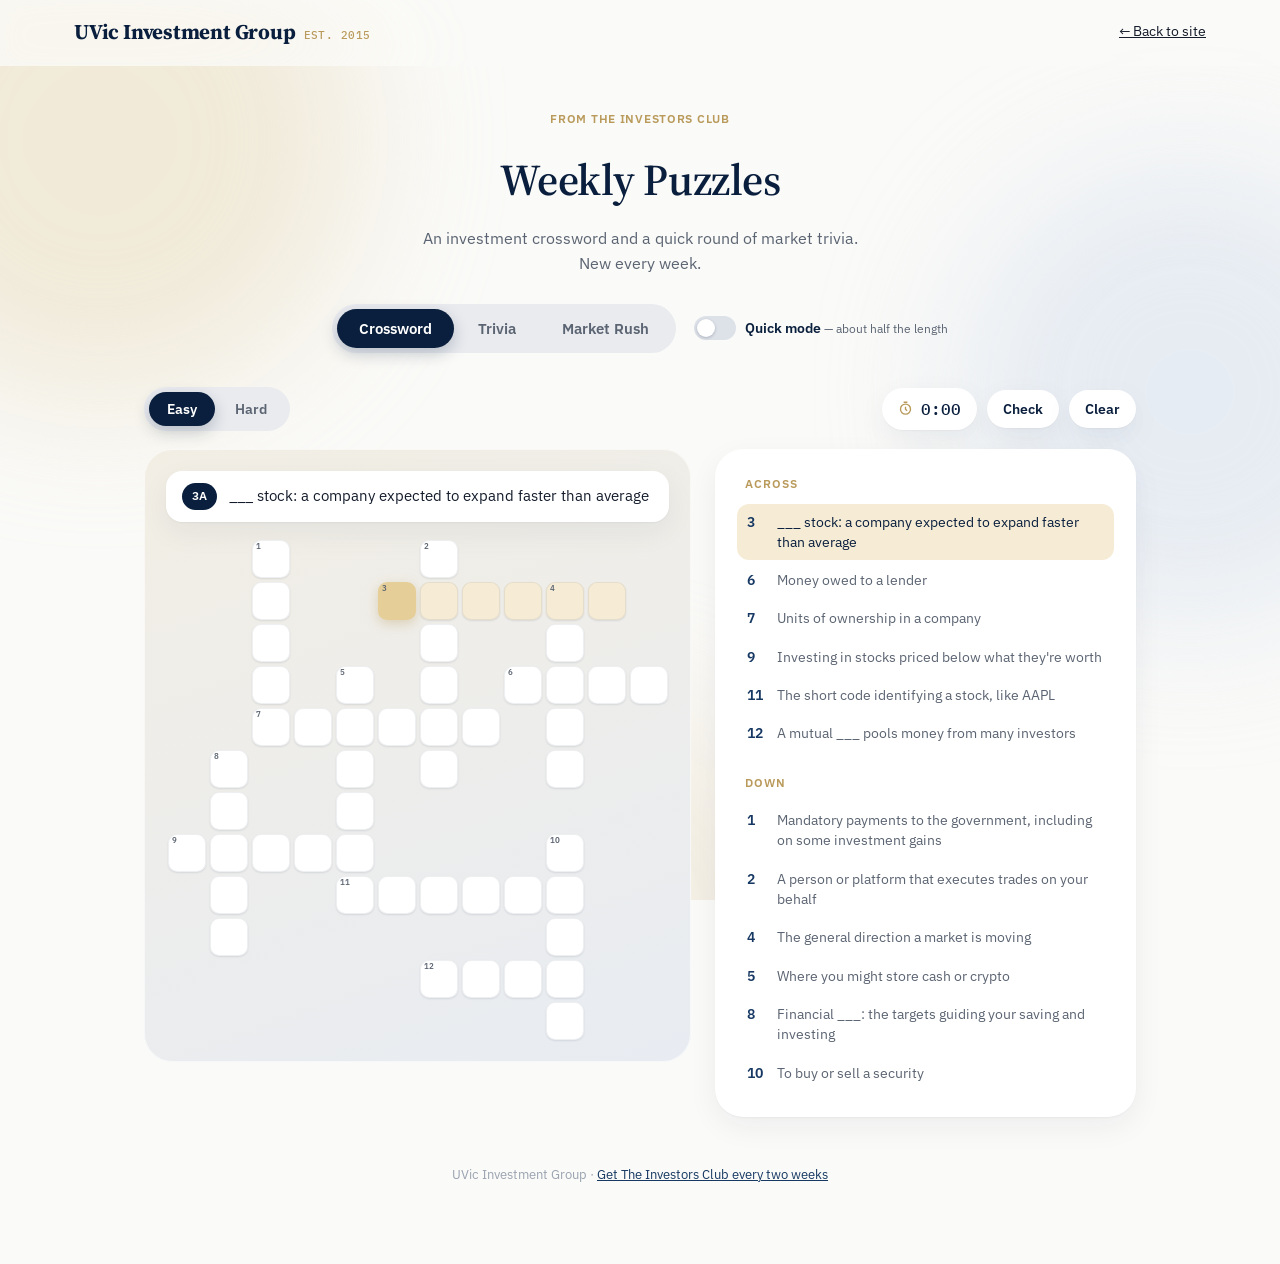
==== commit 87193d58: "Rename newsletter to The Investors Club, reorder homepage, carousel opens on middle Renames the Mark" ====
--- a/crossword.html
+++ b/crossword.html
@@ -273,7 +273,7 @@
 
   <main class="pz-shell">
     <div class="pz-intro">
-      <span class="hero-eyebrow">FROM THE UVIG MARKET BRIEF</span>
+      <span class="hero-eyebrow">FROM THE INVESTORS CLUB</span>
       <h1>Weekly Puzzles</h1>
       <p>An investment crossword and a quick round of market trivia. New every week.</p>
     </div>
@@ -351,13 +351,17 @@
       <div class="gm-card" id="gmCard"></div>
     </section>
 
-    <p class="pz-foot">UVic Investment Group · <a href="/join.html">Get the Market Brief every two weeks</a></p>
+    <p class="pz-foot">UVic Investment Group · <a href="/join.html">Get The Investors Club every two weeks</a></p>
   </main>
 
   <div class="cw-toast" id="cwToast"></div>
 
 <script src="/puzzles-data.js"></script>
+<script src="/supabase-config.js"></script>
+<script src="/content-loader.js"></script>
 <script>
+// Runs once content saved from /admin is loaded (see content-loader.js).
+UVIG_READY(function () {
 // ---------- Pill segmented controls with a sliding indicator ----------
 function initSeg(el, onChange){
   const ind = el.querySelector('.seg-ind');
@@ -874,8 +878,8 @@
   const goodScore = pct >= 0.7;
   const msg = pct === 1 ? ['Perfect score.', 'The trading desk is yours.']
             : pct >= 0.8 ? ['Excellent.', 'You clearly know your markets.']
-            : pct >= 0.5 ? ['Solid round.', 'A few more issues of the Market Brief and you\'ll ace it.']
-            : ['Good start.', 'The Market Brief covers all of this. You\'ll get there.'];
+            : pct >= 0.5 ? ['Solid round.', 'A few more issues of The Investors Club and you\'ll ace it.']
+            : ['Good start.', 'The Investors Club covers all of this. You\'ll get there.'];
   const C = 2 * Math.PI * 64;
   $('tvCard').innerHTML = `
     <div class="tv-result tv-body enter">
@@ -1142,6 +1146,7 @@
 gmRenderStart();
 if (location.hash === '#trivia') setMode('trivia');
 else if (location.hash === '#game') setMode('game');
+});
 </script>
 </body>
 </html>
--- a/style.css
+++ b/style.css
@@ -1259,3 +1259,102 @@
   nav.primary-nav a.nav-link{border-bottom-color:#EEF0F3;}
   nav.primary-nav a.nav-link::after{display:none;}
 }
+
+/* Venue with room photo: looks like text, signals it's clickable */
+.venue-link{display:inline-flex; align-items:center; gap:6px; background:none; border:0; padding:0; font:inherit; color:inherit; cursor:pointer; text-decoration:underline; text-decoration-color:var(--brass); text-underline-offset:3px; text-decoration-thickness:1.5px;}
+.venue-link svg{width:15px; height:15px; flex:none; color:var(--brass);}
+.venue-link:hover{color:var(--navy-900); text-decoration-color:var(--navy-700);}
+.venue-link:focus-visible{outline:2px solid var(--navy-600); outline-offset:3px; border-radius:4px;}
+.venue-lightbox{position:fixed; inset:0; z-index:1000; background:rgba(10,31,61,.78); display:flex; align-items:center; justify-content:center; padding:20px; opacity:0; transition:opacity .2s var(--ease);}
+.venue-lightbox.show{opacity:1;}
+.venue-lightbox-inner{position:relative; max-width:min(960px,100%); max-height:100%; display:flex; flex-direction:column; gap:10px; transform:scale(.97); transition:transform .2s var(--ease);}
+.venue-lightbox.show .venue-lightbox-inner{transform:none;}
+.venue-lightbox img{display:block; max-width:100%; max-height:calc(100vh - 110px); border-radius:14px; box-shadow:0 30px 80px rgba(0,0,0,.45); object-fit:contain; background:#000;}
+.venue-lightbox-cap{color:#fff; font-size:14px; text-align:center;}
+.venue-lightbox-close{position:absolute; top:-14px; right:-14px; width:36px; height:36px; border-radius:50%; border:0; background:#fff; color:var(--navy-900); font-size:22px; line-height:1; cursor:pointer; box-shadow:0 6px 18px rgba(0,0,0,.3);}
+@media (max-width:640px){ .venue-lightbox-close{top:-10px; right:-6px;} }
+
+/* Join confirmation: perks as a tidy checklist under the intro line */
+.success-perks{list-style:none; margin:18px auto 0; padding:0; max-width:34ch; text-align:left; animation:fadeUpSmall .45s var(--ease) both; animation-delay:.3s;}
+.success-perks li{position:relative; padding:10px 0 10px 32px; color:var(--ink); font-size:15px; border-top:1px solid var(--hairline);}
+.success-perks li:first-child{border-top:0;}
+.success-perks li::before{content:'✓'; position:absolute; left:0; top:50%; transform:translateY(-50%); width:20px; height:20px; border-radius:50%; background:var(--brass-soft,#F5EEDF); color:var(--brass); font-size:12px; font-weight:700; display:flex; align-items:center; justify-content:center;}
+
+/* Past-event photos open full-size in the lightbox; an odd last photo spans the row */
+.past-card.has-photo .photo-row img{cursor:zoom-in;}
+.past-card.has-photo .photo-row img:nth-child(odd):last-child{grid-column:1 / -1;}
+
+/* ============================================================
+   EVENTS PAGE POLISH — one card language across upcoming, past
+   and speakers: same radius, shadow, padding and type scale.
+   ============================================================ */
+
+/* Upcoming: friendly empty state instead of a bare sentence */
+.events-empty{display:flex; align-items:center; gap:22px; flex-wrap:wrap; background:var(--white); border-radius:var(--r-lg); box-shadow:var(--shadow-soft); padding:26px 30px; border-left:4px solid var(--brass);}
+.events-empty-icon{width:52px; height:52px; border-radius:16px; background:var(--brass-soft); color:var(--brass); display:grid; place-items:center; flex:none;}
+.events-empty-icon svg{width:26px; height:26px;}
+.events-empty-text{flex:1; min-width:240px;}
+.events-empty-text h3{font-family:var(--serif); font-size:20px; color:var(--navy-900); margin:0;}
+.events-empty-text p{color:var(--graphite); font-size:14.5px; margin:6px 0 0; max-width:56ch;}
+.events-empty-actions{display:flex; gap:10px; flex-wrap:wrap;}
+@media (max-width:640px){
+  .events-empty{padding:22px 20px; gap:16px;}
+  .events-empty-actions{width:100%; flex-direction:column;}
+  .events-empty-actions .btn{width:100%;}
+}
+
+/* Past events: compact two-column flow, no stretched empty cards */
+#past .past-grid{display:block; column-count:2; column-gap:20px; margin-top:28px;}
+#past .past-card{break-inside:avoid; -webkit-column-break-inside:avoid; margin:0 0 20px; display:block;}
+#past .past-card.has-photo{display:block;}
+#past .past-card{padding:24px 26px;}
+#past .past-card.has-photo{padding:0;}
+#past .past-card.has-photo .photo-card-body{padding:22px 26px 24px;}
+#past .past-card .tag{display:block; text-transform:uppercase; letter-spacing:.08em; font-size:10.5px;}
+#past .past-card h4{font-size:18px; line-height:1.3; margin-top:8px;}
+#past .past-card .meta{margin-top:8px;}
+#past .past-card p{font-size:14px; line-height:1.6; margin-top:12px;}
+#past .past-card .speaker-line{margin-top:14px; padding-top:12px; line-height:1.6;}
+
+/* Photos: consistent height, a single photo gets a taller, top-aligned frame (flyers read from the top) */
+#past .past-card.has-photo .photo-row img{height:150px;}
+#past .past-card.has-photo .photo-row.single img{height:210px; object-position:center top;}
+@media (max-width:860px){
+  #past .past-grid{column-count:1;}
+  #past .past-card.has-photo .photo-row img{height:140px;}
+  #past .past-card.has-photo .photo-row.single img{height:200px;}
+}
+
+/* Speakers: even card heights and tidy role text */
+#firms .speaker-card{align-items:center;}
+#firms .speaker-card .role{line-height:1.4;}
+#firms .speaker-group-title{margin-bottom:14px;}
+
+/* ============================================================
+   THE INVESTORS CLUB — homepage section + newsletter page
+   ============================================================ */
+.nl-promo-grid{display:grid; grid-template-columns:minmax(0,1.05fr) minmax(0,1fr); gap:44px; align-items:center; padding:16px 0;}
+.nl-promo-cover{display:block; border-radius:var(--r-lg); overflow:hidden; box-shadow:0 24px 60px rgba(0,0,0,.4); transition:transform .5s var(--ease), box-shadow .5s var(--ease);}
+.nl-promo-cover:hover{transform:translateY(-4px) scale(1.01); box-shadow:0 30px 70px rgba(0,0,0,.5);}
+.nl-promo-cover img{display:block; width:100%; height:auto; aspect-ratio:4/3; object-fit:cover;}
+.nl-promo-grid .nl-promo-text{text-align:left;}
+.nl-promo-grid .nl-promo-text h2{font-size:34px;}
+.nl-promo-grid .nl-promo-lead{margin:14px 0 0; max-width:none; font-size:15px; color:#C9D2E0;}
+.nl-promo-list{list-style:none; margin:16px 0 0; padding:0;}
+.nl-promo-list li{position:relative; padding:10px 0 10px 32px; color:var(--white); font-size:15.5px; border-top:1px solid rgba(255,255,255,.12);}
+.nl-promo-list li:first-child{border-top:0;}
+.nl-promo-list li::before{content:'✓'; position:absolute; left:0; top:50%; transform:translateY(-50%); width:20px; height:20px; border-radius:50%; background:rgba(185,154,91,.22); color:var(--brass); font-size:12px; font-weight:700; display:flex; align-items:center; justify-content:center;}
+.nl-promo-grid .nl-promo-actions{justify-content:flex-start;}
+@media (max-width:860px){
+  .nl-promo-grid{grid-template-columns:1fr; gap:28px;}
+  .nl-promo-grid .nl-promo-text h2{font-size:28px;}
+  .nl-promo-grid .nl-promo-actions .btn{flex:1;}
+}
+
+/* Newsletter page: the cover sits between the contents list and the sign-up box */
+.nl-cover-figure{margin:34px 0 0;}
+.nl-cover-figure a{display:block; border-radius:var(--r-lg); overflow:hidden; box-shadow:var(--shadow-lift);}
+.nl-cover-figure img{display:block; width:100%; height:auto;}
+.nl-cta-box .btn + .btn{margin-left:10px; background:transparent; color:var(--white); border:1px solid rgba(255,255,255,.5);}
+.nl-cta-box .btn + .btn:hover{background:rgba(255,255,255,.1);}
+@media (max-width:520px){ .nl-cta-box .btn + .btn{margin-left:0;} }
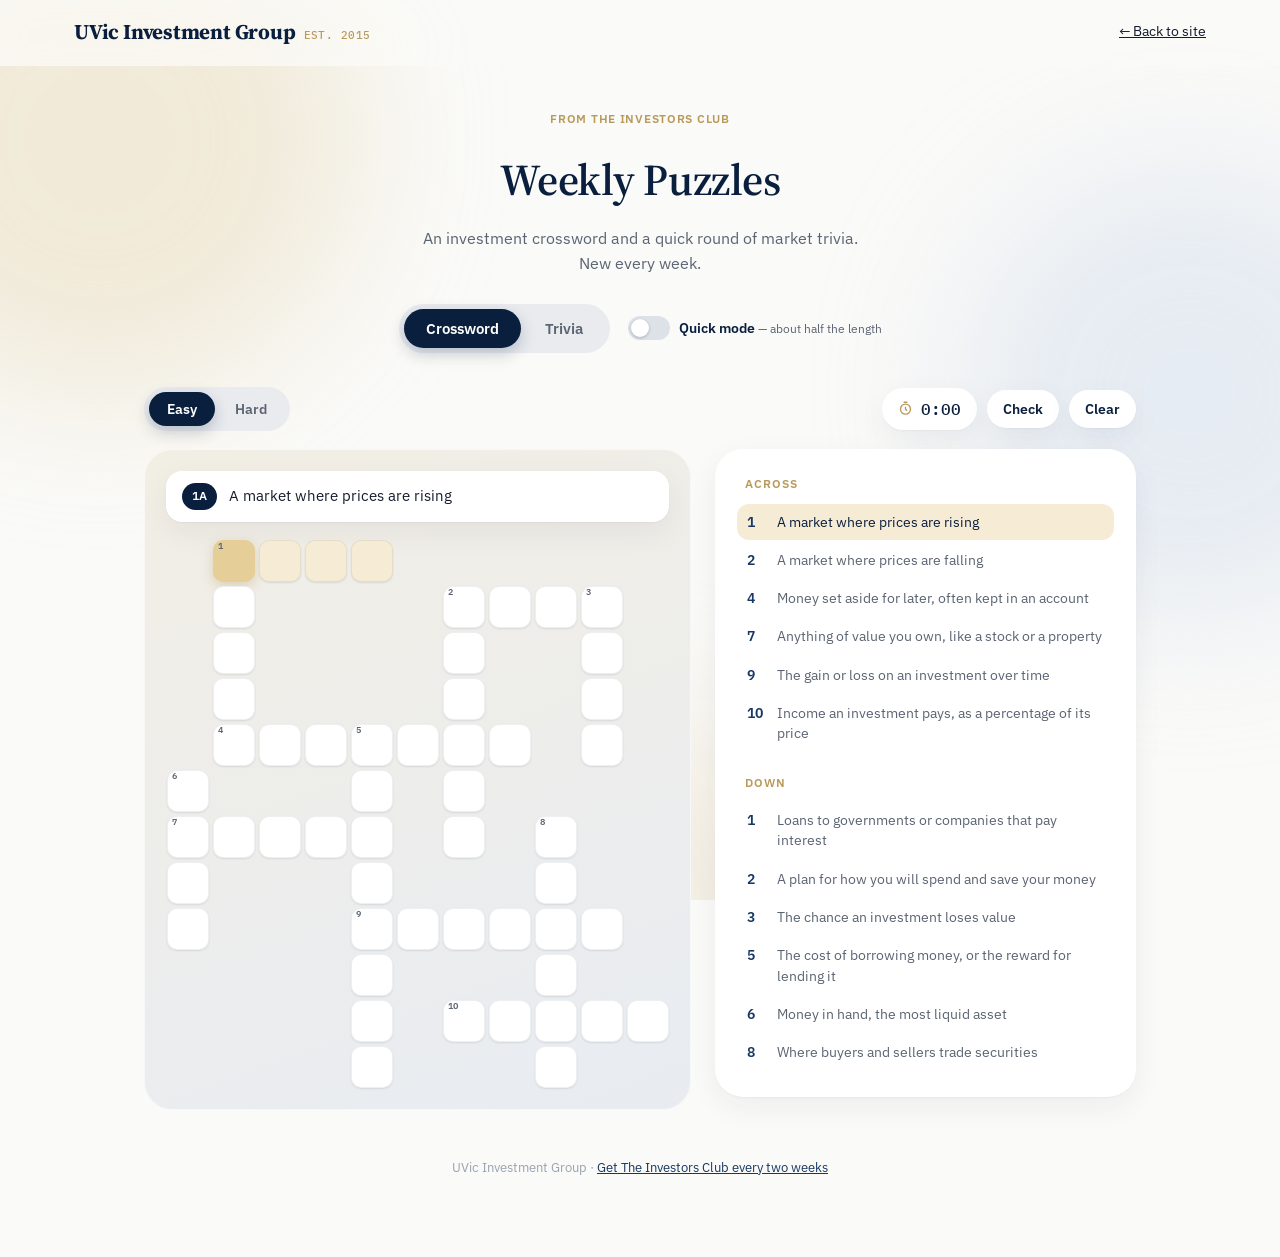
==== commit 366efbaa: "Refresh weekly puzzles (W48) and remove Market Rush New crossword (easy/hard) and trivia (easy/hard)" ====
--- a/crossword.html
+++ b/crossword.html
@@ -4,8 +4,17 @@
 <meta charset="UTF-8">
 <meta name="viewport" content="width=device-width, initial-scale=1.0">
 <title>Weekly Puzzles | UVic Investment Group</title>
+<meta name="description" content="UVIG's weekly investment crossword and market trivia.">
+<link rel="canonical" href="https://www.uvicinvestmentgroup.com/crossword.html">
+<link rel="icon" type="image/png" href="/icon-192.png">
+<meta property="og:type" content="website">
+<meta property="og:site_name" content="UVic Investment Group">
+<meta property="og:title" content="Weekly Puzzles | UVic Investment Group">
+<meta property="og:description" content="UVIG's weekly investment crossword and market trivia.">
+<meta property="og:url" content="https://www.uvicinvestmentgroup.com/crossword.html">
+<meta property="og:image" content="https://www.uvicinvestmentgroup.com/og-image.jpg">
+<meta name="twitter:card" content="summary_large_image">
 <meta name="theme-color" content="#0A1F3D">
-<meta name="description" content="UVIG's weekly investment crossword and market trivia.">
 <link rel="apple-touch-icon" href="/apple-touch-icon.png">
 <link rel="preconnect" href="https://fonts.googleapis.com">
 <link rel="preconnect" href="https://fonts.gstatic.com" crossorigin>
@@ -90,6 +99,24 @@
     border-radius:999px; padding:4px 10px; letter-spacing:.02em;
   }
   .cw-current-clue .txt{font-size:14.5px; color:var(--ink); line-height:1.4;}
+
+  /* On-screen keyboard for touch devices: precise, no native keyboard covering the grid */
+  .cw-kb{display:none;}
+  body.cw-touchkb .cw-kb{
+    display:block; position:sticky; bottom:8px; z-index:6; margin:16px -8px -8px; padding:10px 8px 12px;
+    background:rgba(255,255,255,.97); backdrop-filter:blur(8px); border-radius:20px; box-shadow:0 -6px 30px rgba(10,31,61,.18);
+  }
+  .cw-kb-clue{display:flex; gap:10px; align-items:center; padding:2px 6px 10px; font-size:13.5px; line-height:1.35; color:var(--ink);}
+  .cw-kb-clue .num{flex-shrink:0; font-size:12px; font-weight:600; color:var(--white); background:var(--navy-900); border-radius:999px; padding:3px 9px;}
+  .cw-kb-row{display:flex; gap:5px; justify-content:center; margin-top:6px;}
+  .cw-kb-key{
+    flex:1 1 0; max-width:36px; height:46px; border:0; border-radius:10px; background:#EEF1F5; color:var(--navy-900);
+    font:600 16px var(--sans); cursor:pointer; touch-action:manipulation; padding:0;
+  }
+  .cw-kb-key:active{background:#DDE3EB; transform:scale(.96);}
+  .cw-kb-key.wide{max-width:none; flex:1.5 1 0; font-size:13px;}
+  .cw-kb-key.dark{background:var(--navy-900); color:var(--white);}
+  body.cw-touchkb .cw-cell{scroll-margin-bottom:290px; scroll-margin-top:120px;}
   .cw-grid-area{width:100%; min-width:0; display:flex; justify-content:center;}
   .cw-grid{display:grid; gap:var(--gap, 5px); grid-template-columns:repeat(var(--cols, 11), var(--cell, 40px));}
   .cw-cell{
@@ -203,60 +230,12 @@
   .pz-foot{text-align:center; font-size:12.5px; color:#9AA3B0; margin-top:48px;}
   .pz-foot a{color:var(--navy-700);}
 
-  .gm-card{max-width:720px; margin:0 auto; background:var(--white); border-radius:32px; padding:36px; box-shadow:var(--shadow-soft); position:relative; overflow:hidden;}
-  .gm-start{text-align:center; padding:10px 0;}
-  .gm-start h2{font-size:28px; margin:8px 0 10px;}
-  .gm-start p{color:var(--graphite); max-width:46ch; margin:0 auto 22px; line-height:1.6;}
-  .gm-rules{display:flex; justify-content:center; gap:10px; flex-wrap:wrap; margin-bottom:26px;}
-  .gm-rules div{font-family:var(--mono); font-size:12px; color:var(--graphite); background:var(--tint); padding:8px 14px; border-radius:999px;}
-
-  .gm-top{display:flex; justify-content:space-between; align-items:center; flex-wrap:wrap; gap:12px; margin-bottom:18px;}
-  .gm-stat{text-align:center; flex:1;}
-  .gm-stat b{display:block; font-family:var(--serif); font-size:20px; color:var(--navy-900); line-height:1.1;}
-  .gm-stat span{font-size:11px; color:var(--graphite); text-transform:uppercase; letter-spacing:.04em;}
-  .gm-price{text-align:center; margin-bottom:14px;}
-  .gm-price b{font-family:var(--serif); font-size:42px; color:var(--navy-900); transition:color .15s ease;}
-  .gm-price b.up{color:var(--green);}
-  .gm-price b.down{color:var(--red);}
-  .gm-price .delta{font-family:var(--mono); font-size:13px; margin-left:8px; color:var(--graphite);}
-  .gm-chart-wrap{background:#F6F5F1; border-radius:18px; padding:12px; margin-bottom:20px;}
-  .gm-chart{width:100%; height:160px; display:block;}
-  .gm-actions{display:flex; gap:14px; justify-content:center; margin-bottom:10px;}
-  .gm-btn{
-    flex:1; max-width:220px; font-family:var(--sans); font-weight:600; font-size:16px; padding:18px; border-radius:18px; border:none; cursor:pointer;
-    transition:transform .12s ease, opacity .2s ease;
-  }
-  .gm-btn:active:not(:disabled){transform:scale(.97);}
-  .gm-btn:disabled{opacity:.35; cursor:default;}
-  .gm-btn-buy{background:var(--green); color:var(--white);}
-  .gm-btn-sell{background:var(--red); color:var(--white);}
-  .gm-status{text-align:center; font-size:13px; color:var(--graphite); min-height:18px; margin-bottom:4px;}
-
-  .gm-result{text-align:center; padding:6px 0 4px;}
-  .gm-result .pct{font-family:var(--serif); font-size:52px; line-height:1;}
-  .gm-result .pct.pos{color:var(--green);}
-  .gm-result .pct.neg{color:var(--red);}
-  .gm-result-sub{color:var(--graphite); margin:10px 0 6px;}
-  .gm-compare{font-size:13.5px; color:var(--graphite); margin-bottom:22px;}
-  .gm-board{margin-top:40px; text-align:left;}
-  .gm-board h3{font-size:18px; margin-bottom:12px;}
-  .gm-board-table{background:#F6F5F1; border-radius:18px; overflow:hidden;}
-  .gm-row{display:flex; align-items:center; gap:14px; padding:11px 16px; font-size:13.5px;}
-  .gm-row + .gm-row{border-top:1px solid var(--hairline);}
-  .gm-row-head{font-family:var(--sans); font-size:11px; font-weight:600; letter-spacing:.05em; text-transform:uppercase; color:var(--graphite); background:var(--white);}
-  .gm-rank{width:22px; flex-shrink:0; font-family:var(--mono); font-weight:600; color:var(--brass);}
-  .gm-row-name{flex:1; min-width:0; font-weight:500; color:var(--navy-900); white-space:nowrap; overflow:hidden; text-overflow:ellipsis;}
-  .gm-row-metric{width:90px; flex-shrink:0; text-align:right; font-family:var(--mono); color:var(--navy-700);}
-  .gm-board-empty{padding:20px; text-align:center; color:var(--graphite); font-size:13.5px;}
-
   @media (max-width: 860px){
     .cw-board{grid-template-columns:minmax(0, 1fr);}
     .pz-intro h1{font-size:34px;}
     .cw-grid-card{padding:14px; border-radius:22px;}
     .tv-card{padding:26px 20px 24px; border-radius:26px;}
     .tv-q{font-size:20px;}
-    .gm-card{padding:24px 18px; border-radius:26px;}
-    .gm-price b{font-size:34px;}
   }
 </style>
 </head>
@@ -282,7 +261,6 @@
       <div class="seg" id="modeSeg">
         <button class="active" data-mode="crossword">Crossword</button>
         <button data-mode="trivia">Trivia</button>
-        <button data-mode="game">Market Rush</button>
         <span class="seg-ind"></span>
       </div>
       <label class="quick-toggle">
@@ -322,6 +300,7 @@
         <div class="cw-grid-card">
           <div class="cw-current-clue"><span class="num" id="cwCurNum">1A</span><span class="txt" id="cwCurTxt"></span></div>
           <div class="cw-grid-area" id="cwGridArea"><div class="cw-grid" id="cwGrid"></div></div>
+          <div class="cw-kb" id="cwKb" aria-label="Crossword keyboard"></div>
         </div>
         <div class="cw-clues">
           <div class="cw-clue-group">
@@ -345,10 +324,6 @@
         </div>
       </div>
       <div class="tv-card" id="tvCard"></div>
-    </section>
-
-    <section class="pz-panel" data-panel="game" style="padding:0;">
-      <div class="gm-card" id="gmCard"></div>
     </section>
 
     <p class="pz-foot">UVic Investment Group · <a href="/join.html">Get The Investors Club every two weeks</a></p>
@@ -600,6 +575,42 @@
   cw.dir = first.dir; select(first.cellsRef[0][0], first.cellsRef[0][1], false);
 }
 
+// ---------- On-screen keyboard (touch devices only) ----------
+const TOUCH_KB = window.matchMedia('(pointer:coarse)').matches;
+function buildKeyboard(){
+  const kb = $('cwKb');
+  if (!TOUCH_KB || !kb) return;
+  document.body.classList.add('cw-touchkb');
+  kb.innerHTML = '<div class="cw-kb-clue"><span class="num" id="cwKbNum"></span><span id="cwKbTxt"></span></div>';
+  const row = (keys, extra) => {
+    const r = document.createElement('div'); r.className = 'cw-kb-row';
+    keys.forEach(k => {
+      const b = document.createElement('button');
+      b.type = 'button'; b.className = 'cw-kb-key' + (k.cls ? ' ' + k.cls : ''); b.textContent = k.label; b.dataset.key = k.key;
+      b.setAttribute('aria-label', k.aria || k.label);
+      r.appendChild(b);
+    });
+    kb.appendChild(r);
+  };
+  const L = s => s.split('').map(c => ({ label: c, key: c }));
+  row(L('QWERTYUIOP'));
+  row(L('ASDFGHJKL'));
+  row([{ label: '\u21C5', key: 'DIR', cls: 'wide', aria: 'Switch between across and down' }, ...L('ZXCVBNM'), { label: '\u232B', key: 'BACK', cls: 'wide', aria: 'Delete' }]);
+  row([{ label: 'Next clue', key: 'NEXT', cls: 'wide dark' }]);
+  const press = key => {
+    if (cw.solved || !cw.sel) return;
+    const [r, c] = cw.sel;
+    if (key === 'BACK'){
+      if (cw.cells[r][c].val) setLetter(r, c, '');
+      else { step(-1); setLetter(cw.sel[0], cw.sel[1], ''); }
+    } else if (key === 'NEXT') jumpWord(1);
+    else if (key === 'DIR'){ if (wordAt(r, c, cw.dir === 'A' ? 'D' : 'A')){ cw.dir = cw.dir === 'A' ? 'D' : 'A'; highlight(); } }
+    else typeLetter(r, c, key);
+  };
+  kb.addEventListener('mousedown', e => e.preventDefault());
+  kb.addEventListener('click', e => { const b = e.target.closest('.cw-kb-key'); if (b) press(b.dataset.key); });
+}
+
 function renderGrid(){
   const grid = $('cwGrid');
   grid.classList.remove('solved');
@@ -615,7 +626,7 @@
       if (cell.num){ const s = document.createElement('span'); s.className = 'cw-number'; s.textContent = cell.num; el.appendChild(s); }
       const inp = document.createElement('input');
       inp.className = 'cw-input'; inp.maxLength = 2; inp.autocomplete = 'off'; inp.autocapitalize = 'characters';
-      inp.spellcheck = false; inp.setAttribute('aria-label', 'Row ' + (r+1) + ' column ' + (c+1));
+      inp.spellcheck = false; if (TOUCH_KB) inp.setAttribute('inputmode', 'none'); inp.setAttribute('aria-label', 'Row ' + (r+1) + ' column ' + (c+1));
       inp.addEventListener('mousedown', e => { e.preventDefault(); onCellClick(r, c); });
       inp.addEventListener('focus', () => { if (!cw.sel || cw.sel[0] !== r || cw.sel[1] !== c) select(r, c, false); inp.select(); });
       inp.addEventListener('keydown', e => onKey(e, r, c));
@@ -660,7 +671,10 @@
   if (!wordAt(r, c, cw.dir)) cw.dir = cw.dir === 'A' ? 'D' : 'A';
   cw.sel = [r, c];
   highlight();
-  if (focus) cw.cells[r][c].inp.focus({ preventScroll: true });
+  if (focus){
+    cw.cells[r][c].inp.focus({ preventScroll: true });
+    if (TOUCH_KB) cw.cells[r][c].el.scrollIntoView({ block: 'nearest', behavior: 'smooth' });
+  }
 }
 
 function onCellClick(r, c){
@@ -680,6 +694,7 @@
   cw.cells[r][c].el.classList.add('cw-current');
   document.querySelectorAll('.cw-clue-item').forEach(li => li.classList.toggle('active', !!w && li.dataset.dir === w.dir && li.dataset.num === String(w.num)));
   if (w){ $('cwCurNum').textContent = w.num + (w.dir === 'A' ? 'A' : 'D'); $('cwCurTxt').textContent = w.clue; }
+  if (w && TOUCH_KB){ const n = $('cwKbNum'), t = $('cwKbTxt'); if (n){ n.textContent = $('cwCurNum').textContent; t.textContent = w.clue; } }
 }
 
 function setLetter(r, c, L){
@@ -919,217 +934,13 @@
   else if (k === 'ENTER' && tv.answered && $('tvNext')){ e.preventDefault(); tvNext(); }
 });
 
-// ---------- Market Rush: arcade trading game ----------
-// Same price path for every visitor on a given day (seeded by date),
-// so the leaderboard is a fair comparison, not a lottery.
-const GM_ROUND_MS = 45000;
-const GM_TICKS = 130;
-const GM_INTERVAL = GM_ROUND_MS / (GM_TICKS - 1);
-const GM_START_CASH = 1000;
-
-function todaySeed(){ return new Date().toISOString().slice(0, 10); }
-
-function generatePricePath(seed, ticks){
-  const rng = mulberry32(hashString(seed));
-  const prices = [100];
-  for (let i = 1; i < ticks; i++){
-    let changePct = (rng() - 0.5) * 0.012;
-    if (rng() < 0.07) changePct += (rng() - 0.5) * 0.06; // occasional news jolt
-    const p = Math.max(5, prices[i - 1] * (1 + changePct));
-    prices.push(Number(p.toFixed(2)));
-  }
-  return prices;
-}
-
-const gm = { active: false, paused: false, i: 0, cash: GM_START_CASH, shares: 0, prices: [], timer: null, lastAction: '' };
-
-function gmRenderStart(){
-  $('gmCard').innerHTML = `
-    <div class="gm-start">
-      <span class="hero-eyebrow">ARCADE</span>
-      <h2>Market Rush</h2>
-      <p>You've got $1,000 and 45 seconds. The price moves every third of a second — buy when you think it'll rise, sell before it falls. Everyone plays today's same market, so it's a fair race to the top of the leaderboard.</p>
-      <div class="gm-rules">
-        <div>$1,000 starting cash</div>
-        <div>45 second round</div>
-        <div>All-in, all-out trades</div>
-      </div>
-      <button class="btn btn-primary" id="gmStart">Start round</button>
-    </div>`;
-  $('gmStart').addEventListener('click', gmStartRound);
-}
-
-function gmStartRound(){
-  clearInterval(gm.timer);
-  gm.active = true; gm.paused = false;
-  gm.i = 0; gm.cash = GM_START_CASH; gm.shares = 0; gm.lastAction = '';
-  gm.prices = generatePricePath('market-rush-' + todaySeed(), GM_TICKS);
-  gmRenderPlaying();
-  gm.timer = setInterval(gmTick, GM_INTERVAL);
-}
-
-function gmPortfolioValue(){
-  return gm.cash > 0 ? gm.cash : gm.shares * gm.prices[gm.i];
-}
-
-function gmRenderPlaying(){
-  $('gmCard').innerHTML = `
-    <div class="gm-top">
-      <div class="gm-stat"><b id="gmTimer">45s</b><span>Time left</span></div>
-      <div class="gm-stat"><b id="gmValue">$1,000.00</b><span>Portfolio</span></div>
-      <div class="gm-stat"><b id="gmHolding">Cash</b><span>Position</span></div>
-    </div>
-    <div class="gm-price"><b id="gmPrice">$100.00</b><span class="delta" id="gmDelta"></span></div>
-    <div class="gm-chart-wrap"><canvas class="gm-chart" id="gmChart"></canvas></div>
-    <div class="gm-actions">
-      <button class="gm-btn gm-btn-buy" id="gmBuy">Buy</button>
-      <button class="gm-btn gm-btn-sell" id="gmSell" disabled>Sell</button>
-    </div>
-    <p class="gm-status" id="gmStatus">Round started — good luck.</p>`;
-  $('gmBuy').addEventListener('click', () => gmTrade('buy'));
-  $('gmSell').addEventListener('click', () => gmTrade('sell'));
-  gmDrawChart();
-  gmUpdateHud();
-}
-
-function gmTrade(kind){
-  const price = gm.prices[gm.i];
-  if (kind === 'buy' && gm.cash > 0){
-    gm.shares = gm.cash / price; gm.cash = 0;
-    gm.lastAction = `Bought at $${price.toFixed(2)}`;
-  } else if (kind === 'sell' && gm.shares > 0){
-    gm.cash = gm.shares * price; gm.shares = 0;
-    gm.lastAction = `Sold at $${price.toFixed(2)}`;
-  } else return;
-  gmUpdateHud();
-}
-
-function gmUpdateHud(){
-  const price = gm.prices[gm.i];
-  $('gmPrice').textContent = '$' + price.toFixed(2);
-  $('gmValue').textContent = '$' + gmPortfolioValue().toFixed(2);
-  $('gmHolding').textContent = gm.cash > 0 ? 'Cash' : 'In the market';
-  $('gmStatus').textContent = gm.lastAction || 'Watching the price...';
-  $('gmBuy').disabled = gm.cash === 0;
-  $('gmSell').disabled = gm.shares === 0;
-  const remaining = Math.max(0, GM_ROUND_MS - gm.i * GM_INTERVAL);
-  $('gmTimer').textContent = Math.ceil(remaining / 1000) + 's';
-}
-
-function gmTick(){
-  const prevPrice = gm.prices[gm.i];
-  gm.i++;
-  if (gm.i >= gm.prices.length - 1){
-    clearInterval(gm.timer);
-    gm.active = false;
-    gmEndRound();
-    return;
-  }
-  const price = gm.prices[gm.i];
-  const dEl = $('gmDelta'), pEl = $('gmPrice');
-  const up = price > prevPrice;
-  pEl.classList.remove('up', 'down'); pEl.classList.add(up ? 'up' : 'down');
-  dEl.textContent = (up ? '▲ ' : '▼ ') + Math.abs(((price - prevPrice) / prevPrice) * 100).toFixed(2) + '%';
-  gmUpdateHud();
-  gmDrawChart();
-}
-
-function gmDrawChart(){
-  const canvas = $('gmChart');
-  if (!canvas) return;
-  const wrap = canvas.parentElement;
-  const w = wrap.clientWidth - 24, h = 160;
-  const dpr = window.devicePixelRatio || 1;
-  canvas.width = w * dpr; canvas.height = h * dpr;
-  canvas.style.width = w + 'px'; canvas.style.height = h + 'px';
-  const ctx = canvas.getContext('2d');
-  ctx.setTransform(1, 0, 0, 1, 0, 0);
-  ctx.scale(dpr, dpr);
-  ctx.clearRect(0, 0, w, h);
-  const visible = gm.prices.slice(0, gm.i + 1);
-  if (visible.length < 2) return;
-  const min = Math.min(...visible), max = Math.max(...visible);
-  const pad = (max - min) * 0.1 || 1;
-  const lo = min - pad, hi = max + pad;
-  const x = idx => (idx / (gm.prices.length - 1)) * w;
-  const y = p => h - ((p - lo) / (hi - lo)) * h;
-  ctx.beginPath();
-  visible.forEach((p, idx) => { const px = x(idx), py = y(p); if (idx === 0) ctx.moveTo(px, py); else ctx.lineTo(px, py); });
-  ctx.strokeStyle = '#163862'; ctx.lineWidth = 2.5; ctx.lineJoin = 'round'; ctx.stroke();
-  ctx.lineTo(x(visible.length - 1), h); ctx.lineTo(x(0), h); ctx.closePath();
-  ctx.fillStyle = 'rgba(22,56,98,0.08)'; ctx.fill();
-}
-window.addEventListener('resize', () => { if (gm.i > 0) gmDrawChart(); });
-
-function gmEndRound(){
-  const finalPrice = gm.prices[gm.prices.length - 1];
-  const finalValue = gm.cash > 0 ? gm.cash : gm.shares * finalPrice;
-  const returnPct = ((finalValue - GM_START_CASH) / GM_START_CASH) * 100;
-  const bhShares = GM_START_CASH / gm.prices[0];
-  const bhValue = bhShares * finalPrice;
-  const bhReturnPct = ((bhValue - GM_START_CASH) / GM_START_CASH) * 100;
-  const beat = returnPct > bhReturnPct;
-  $('gmCard').innerHTML = `
-    <div class="gm-result">
-      <span class="hero-eyebrow">ROUND OVER</span>
-      <div class="pct ${returnPct >= 0 ? 'pos' : 'neg'}">${returnPct >= 0 ? '+' : ''}${returnPct.toFixed(1)}%</div>
-      <p class="gm-result-sub">Final portfolio: $${finalValue.toFixed(2)}</p>
-      <p class="gm-compare">Buy-and-hold today returned ${bhReturnPct >= 0 ? '+' : ''}${bhReturnPct.toFixed(1)}% — you ${beat ? 'beat' : 'trailed'} it.</p>
-      <div class="actions" style="display:flex; gap:10px; justify-content:center; flex-wrap:wrap;">
-        <button class="btn btn-primary" id="gmAgain">Play again</button>
-        <button class="btn btn-ghost" id="gmToCw">Try the crossword</button>
-      </div>
-      ${scoreSubmitHTML('gmScoreSubmit')}
-      <div class="gm-board">
-        <h3>Today's leaderboard</h3>
-        <div class="gm-board-table">
-          <div class="gm-row gm-row-head"><span class="gm-rank">#</span><span class="gm-row-name">Name</span><span class="gm-row-metric">Return</span></div>
-          <div id="gmBoardRows"><div class="gm-board-empty">Loading…</div></div>
-        </div>
-      </div>
-    </div>`;
-  wireScoreSubmit($('gmScoreSubmit'), { game: 'market-rush', seed: todaySeed(), finalValue: finalValue.toFixed(2), returnPct: returnPct.toFixed(2) }, 'gameScore');
-  $('gmAgain').addEventListener('click', gmStartRound);
-  $('gmToCw').addEventListener('click', () => setMode('crossword'));
-  gmLoadLeaderboard();
-}
-
-function gmLoadLeaderboard(){
-  const rowsEl = $('gmBoardRows');
-  if (!rowsEl) return;
-  if (SCORE_ENDPOINT.startsWith('REPLACE_WITH')){
-    rowsEl.innerHTML = `<div class="gm-board-empty">Leaderboard isn't connected yet.</div>`;
-    return;
-  }
-  fetch(`${SCORE_ENDPOINT}?type=gameLeaderboard&seed=${encodeURIComponent(todaySeed())}`)
-    .then(r => r.json())
-    .then(data => {
-      const rows = (data && data.leaderboard) || [];
-      if (!rows.length){ rowsEl.innerHTML = `<div class="gm-board-empty">No runs yet today — be the first.</div>`; return; }
-      rowsEl.innerHTML = rows.map((r, i) => `
-        <div class="gm-row">
-          <span class="gm-rank">${i + 1}</span>
-          <span class="gm-row-name">${r.name || 'Anonymous'}</span>
-          <span class="gm-row-metric">${Number(r.returnPct) >= 0 ? '+' : ''}${Number(r.returnPct).toFixed(1)}%</span>
-        </div>`).join('');
-    })
-    .catch(() => { rowsEl.innerHTML = `<div class="gm-board-empty">Leaderboard is temporarily unavailable.</div>`; });
-}
-
 // ---------- Mode switching. /crossword#trivia opens straight to trivia ----------
 const modeSeg = initSeg($('modeSeg'), btn => setMode(btn.dataset.mode, true));
 function setMode(mode, fromSeg){
   if (!fromSeg) modeSeg.select(b => b.dataset.mode === mode);
-  if (mode !== 'game' && gm.active){
-    clearInterval(gm.timer);
-    gm.active = false; gm.paused = true;
-  }
   document.querySelectorAll('.pz-panel').forEach(p => p.classList.toggle('active', p.dataset.panel === mode));
-  const quickToggleEl = document.querySelector('.quick-toggle');
-  if (quickToggleEl) quickToggleEl.style.display = mode === 'game' ? 'none' : '';
-  history.replaceState(null, '', mode === 'trivia' ? '#trivia' : mode === 'game' ? '#game' : location.pathname);
+  history.replaceState(null, '', mode === 'trivia' ? '#trivia' : location.pathname);
   if (mode === 'crossword') sizeGrid();
-  if (mode === 'game' && gm.paused){ gm.paused = false; gmRenderStart(); }
   window.scrollTo({ top: 0, behavior: 'smooth' });
 }
 
@@ -1141,11 +952,10 @@
   tvRender(false);
 });
 
+buildKeyboard();
 loadCrossword('easy');
 tvRender(false);
-gmRenderStart();
 if (location.hash === '#trivia') setMode('trivia');
-else if (location.hash === '#game') setMode('game');
 });
 </script>
 </body>
--- a/style.css
+++ b/style.css
@@ -1310,7 +1310,7 @@
 #past .past-card{padding:24px 26px;}
 #past .past-card.has-photo{padding:0;}
 #past .past-card.has-photo .photo-card-body{padding:22px 26px 24px;}
-#past .past-card .tag{display:block; text-transform:uppercase; letter-spacing:.08em; font-size:10.5px;}
+#past .past-card .tag{display:block; text-transform:uppercase; letter-spacing:.07em; font-size:12px;}
 #past .past-card h4{font-size:18px; line-height:1.3; margin-top:8px;}
 #past .past-card .meta{margin-top:8px;}
 #past .past-card p{font-size:14px; line-height:1.6; margin-top:12px;}
@@ -1345,7 +1345,7 @@
 .nl-promo-list li:first-child{border-top:0;}
 .nl-promo-list li::before{content:'✓'; position:absolute; left:0; top:50%; transform:translateY(-50%); width:20px; height:20px; border-radius:50%; background:rgba(185,154,91,.22); color:var(--brass); font-size:12px; font-weight:700; display:flex; align-items:center; justify-content:center;}
 .nl-promo-grid .nl-promo-actions{justify-content:flex-start;}
-@media (max-width:860px){
+@media (max-width:640px){
   .nl-promo-grid{grid-template-columns:1fr; gap:28px;}
   .nl-promo-grid .nl-promo-text h2{font-size:28px;}
   .nl-promo-grid .nl-promo-actions .btn{flex:1;}
@@ -1358,3 +1358,46 @@
 .nl-cta-box .btn + .btn{margin-left:10px; background:transparent; color:var(--white); border:1px solid rgba(255,255,255,.5);}
 .nl-cta-box .btn + .btn:hover{background:rgba(255,255,255,.1);}
 @media (max-width:520px){ .nl-cta-box .btn + .btn{margin-left:0;} }
+
+/* ============================================================
+   CONSISTENCY PASS — one scale across phone, iPad, laptop, desktop
+   ============================================================ */
+
+/* Page headers (Events, Research, Team, Newsletter) share one height per breakpoint */
+.page-hero-photo{display:flex; flex-direction:column; justify-content:center; padding:96px 0 76px; min-height:420px;}
+.page-hero-photo > .wrap{width:100%;}
+@media (max-width:860px){
+  .page-hero-photo{padding:68px 0 52px; min-height:360px;}
+}
+
+/* Smallest text is 12px everywhere */
+.past-card .tag, .past-card .meta, .event-meta-row, .sector-tag, .report-date,
+.sv-row-name, .sv-row-metric{font-size:12px;}
+
+/* Touch devices: generous hit areas without changing how things look */
+@media (pointer:coarse){
+  nav.primary-nav a.nav-link::before{content:''; position:absolute; inset:-12px -8px;}
+  .read-link{position:relative;}
+  .read-link::before{content:''; position:absolute; inset:-12px -4px;}
+  .fr-dot{position:relative;}
+  .fr-dot::before{content:''; position:absolute; inset:-14px -6px;}
+  .footer-grid a:not(.footer-social a){padding:7px 0; margin-bottom:2px;}
+  .footer-bottom a{padding:6px 0;}
+  .btn{min-height:44px;}
+  .wordmark{display:inline-flex; align-items:center; min-height:44px;}
+}
+
+/* Swipeable photo lightbox */
+.vl-viewport{position:relative; overflow:hidden; border-radius:14px; touch-action:pan-y; background:transparent; cursor:grab;}
+.vl-viewport:active{cursor:grabbing;}
+.vl-track{display:flex; will-change:transform; transition:transform .35s var(--ease);}
+.vl-slide{flex:0 0 100%; display:flex; align-items:center; justify-content:center;}
+.venue-lightbox .vl-slide img{border-radius:0; box-shadow:none; max-height:calc(100vh - 150px); width:auto; max-width:100%; user-select:none; -webkit-user-drag:none;}
+.vl-nav{position:absolute; top:50%; transform:translateY(-50%); width:42px; height:42px; border-radius:50%; border:0; background:rgba(255,255,255,.92); color:var(--navy-900); font-size:28px; line-height:1; cursor:pointer; box-shadow:0 6px 18px rgba(0,0,0,.3); display:flex; align-items:center; justify-content:center; padding:0 0 3px;}
+.vl-nav:disabled{opacity:.35; cursor:default;}
+.vl-prev{left:10px;} .vl-next{right:10px;}
+.vl-dots{display:flex; justify-content:center; gap:8px; margin-top:2px;}
+.vl-dot{width:8px; height:8px; border-radius:50%; border:0; padding:0; background:rgba(255,255,255,.4); cursor:pointer; position:relative;}
+.vl-dot::before{content:''; position:absolute; inset:-10px;}
+.vl-dot.active{background:var(--brass); width:22px; border-radius:4px;}
+@media (max-width:640px){ .vl-nav{display:none;} }
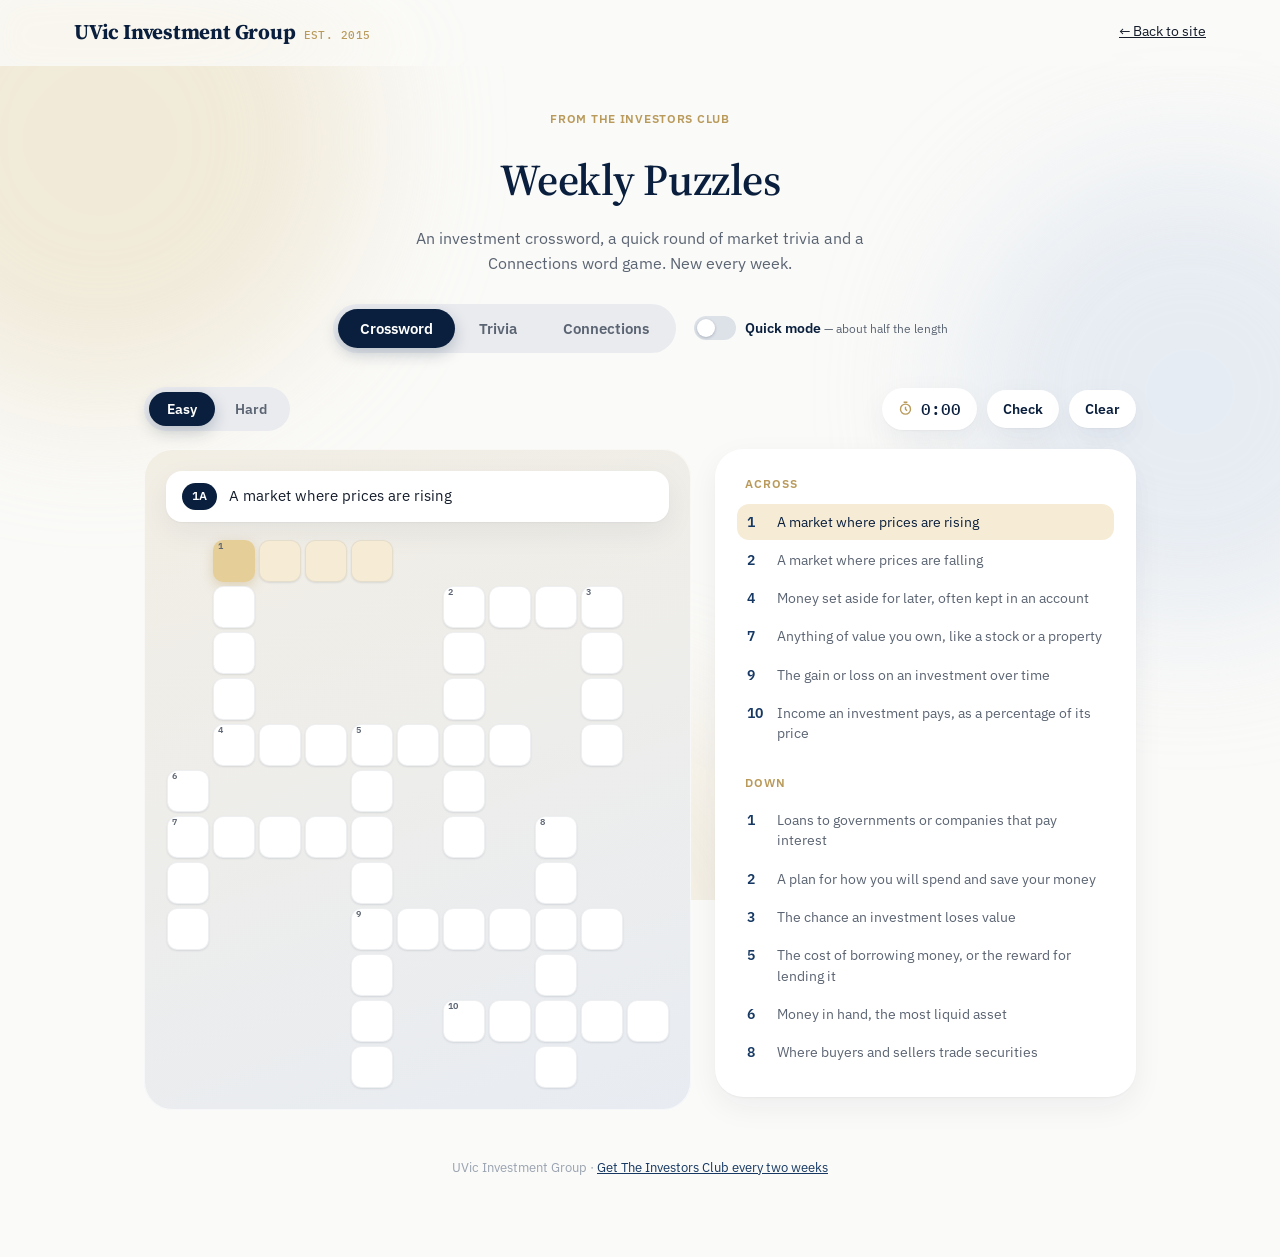
==== commit 1391681d: "Add Connections (easy and hard) as a third puzzle Sort 16 words into four hidden groups with four mi" ====
--- a/crossword.html
+++ b/crossword.html
@@ -227,6 +227,41 @@
   .tv-result p{color:var(--graphite); margin-top:8px;}
   .tv-result .actions{display:flex; gap:10px; justify-content:center; flex-wrap:wrap; margin-top:24px;}
 
+
+  /* ---------- Connections ---------- */
+  .cn-card{max-width:660px; margin:0 auto; background:var(--white); border-radius:32px; padding:32px 32px 28px; box-shadow:var(--shadow-soft);}
+  .cn-hint{text-align:center; color:var(--graphite); font-size:15px; margin:0 0 18px;}
+  .cn-solved{display:grid; gap:8px; margin-bottom:8px;}
+  .cn-row{border-radius:14px; padding:14px 12px; text-align:center; color:var(--navy-900); animation:cnIn .4s cubic-bezier(.22,1,.36,1) both;}
+  .cn-row b{display:block; font-size:14px; letter-spacing:.04em; text-transform:uppercase;}
+  .cn-row span{display:block; font-size:14px; margin-top:3px;}
+  .cn-c0{background:#F1DFA4;} .cn-c1{background:#B8D6B2;} .cn-c2{background:#B8CCEA;} .cn-c3{background:#D2BDE0;}
+  @keyframes cnIn{from{opacity:0; transform:scale(.96);} to{opacity:1; transform:none;}}
+  .cn-grid{display:grid; grid-template-columns:repeat(4, minmax(0, 1fr)); gap:8px;}
+  .cn-tile{
+    min-height:72px; border:0; border-radius:12px; background:#EFEDE6; color:var(--navy-900); font:600 15px var(--sans);
+    letter-spacing:.02em; cursor:pointer; padding:6px 4px; overflow:hidden; white-space:nowrap; touch-action:manipulation;
+    transition:background .15s ease, transform .12s ease, color .15s ease;
+  }
+  .cn-tile:hover{background:#E6E2D8;}
+  .cn-tile.sel{background:var(--navy-900); color:var(--white); transform:scale(.97);}
+  .cn-tile.shake{animation:cwShake .4s;}
+  .cn-status{display:flex; justify-content:center; align-items:center; gap:10px; margin:18px 0 4px; font-size:14px; color:var(--graphite); min-height:22px;}
+  .cn-dots{display:inline-flex; gap:6px;}
+  .cn-dots i{width:12px; height:12px; border-radius:50%; background:var(--navy-900); transition:background .2s, transform .2s;}
+  .cn-dots i.off{background:#D5D9E0; transform:scale(.8);}
+  .cn-msg{text-align:center; min-height:20px; font-size:14px; color:var(--navy-700); font-weight:500; margin-bottom:6px;}
+  .cn-actions{display:flex; justify-content:center; gap:10px; flex-wrap:wrap; margin-top:10px;}
+  .cn-actions .btn{min-width:110px; justify-content:center;}
+  .cn-end{text-align:center; margin-top:22px; padding-top:22px; border-top:1px solid var(--hairline);}
+  .cn-end h3{font-family:var(--serif); font-size:24px; margin:0 0 6px; color:var(--navy-900);}
+  .cn-end p{color:var(--graphite); margin:0 0 16px;}
+  .cn-end .cn-actions{margin-top:4px;}
+  @media (max-width:520px){
+    .cn-card{padding:22px 14px 22px; border-radius:26px;}
+    .cn-grid{gap:6px;} .cn-tile{min-height:64px; font-size:13px; padding:4px 2px;}
+  }
+
   .pz-foot{text-align:center; font-size:12.5px; color:#9AA3B0; margin-top:48px;}
   .pz-foot a{color:var(--navy-700);}
 
@@ -254,13 +289,14 @@
     <div class="pz-intro">
       <span class="hero-eyebrow">FROM THE INVESTORS CLUB</span>
       <h1>Weekly Puzzles</h1>
-      <p>An investment crossword and a quick round of market trivia. New every week.</p>
+      <p>An investment crossword, a quick round of market trivia and a Connections word game. New every week.</p>
     </div>
 
     <div class="pz-mode">
       <div class="seg" id="modeSeg">
         <button class="active" data-mode="crossword">Crossword</button>
         <button data-mode="trivia">Trivia</button>
+        <button data-mode="connections">Connections</button>
         <span class="seg-ind"></span>
       </div>
       <label class="quick-toggle">
@@ -324,6 +360,17 @@
         </div>
       </div>
       <div class="tv-card" id="tvCard"></div>
+    </section>
+
+    <section class="pz-panel" data-panel="connections" style="padding:0;">
+      <div class="cw-toolbar" style="justify-content:center; margin-bottom:22px;">
+        <div class="seg seg-sm" id="cnDiffSeg">
+          <button class="active" data-diff="easy">Easy</button>
+          <button data-diff="hard">Hard</button>
+          <span class="seg-ind"></span>
+        </div>
+      </div>
+      <div class="cn-card" id="cnCard"></div>
     </section>
 
     <p class="pz-foot">UVic Investment Group · <a href="/join.html">Get The Investors Club every two weeks</a></p>
@@ -934,12 +981,177 @@
   else if (k === 'ENTER' && tv.answered && $('tvNext')){ e.preventDefault(); tvNext(); }
 });
 
+// ---------- Connections: sort 16 words into 4 hidden groups ----------
+const CN_MAX_MISTAKES = 4;
+const CN_EMOJI = ['\uD83D\uDFE8', '\uD83D\uDFE9', '\uD83D\uDFE6', '\uD83D\uDFEA'];
+const cn = { diff: 'easy', groups: [], tiles: [], sel: [], solved: [], mistakes: 0, over: false, won: false, guesses: [], tried: new Set(), msg: '' };
+
+function cnShuffle(arr, rng){
+  const a = arr.slice();
+  for (let i = a.length - 1; i > 0; i--){ const j = Math.floor(rng() * (i + 1)); [a[i], a[j]] = [a[j], a[i]]; }
+  return a;
+}
+
+function cnStart(){
+  const p = (PUZZLES.connections || {})[cn.diff];
+  const card = $('cnCard');
+  if (!p || !p.groups || !p.groups.length){ card.textContent = 'No Connections puzzle this week. Check back soon!'; return; }
+  cn.groups = p.groups.map((g, i) => ({ name: g.name, words: g.words.map(w => String(w).toUpperCase()), idx: i }));
+  const all = cn.groups.flatMap(g => g.words);
+  // Everyone sees the same starting order for the week; Shuffle gives a fresh one.
+  cn.tiles = cnShuffle(all, mulberry32(hashString(PUZZLES.week + '-cn-' + cn.diff)));
+  cn.sel = []; cn.solved = []; cn.mistakes = 0; cn.over = false; cn.won = false; cn.guesses = []; cn.tried = new Set(); cn.msg = '';
+  cnRender();
+}
+
+const cnGroupOf = w => cn.groups.find(g => g.words.includes(w));
+
+function cnRender(){
+  const card = $('cnCard');
+  card.innerHTML = '';
+  const el = (tag, cls, text) => { const e = document.createElement(tag); if (cls) e.className = cls; if (text !== undefined) e.textContent = text; return e; };
+
+  card.appendChild(el('p', 'cn-hint', cn.over ? '' : 'Create four groups of four. Words in a group share something in common.'));
+  if (cn.over) card.firstChild.remove();
+
+  const solved = el('div', 'cn-solved');
+  cn.solved.forEach(g => {
+    const r = el('div', 'cn-row cn-c' + (g.idx % 4));
+    r.appendChild(el('b', '', g.name));
+    r.appendChild(el('span', '', g.words.join(', ')));
+    solved.appendChild(r);
+  });
+  card.appendChild(solved);
+
+  if (cn.tiles.length){
+    const grid = el('div', 'cn-grid');
+    cn.tiles.forEach(w => {
+      const b = el('button', 'cn-tile' + (w.length > 8 ? ' long' : '') + (cn.sel.includes(w) ? ' sel' : ''), w);
+      b.type = 'button'; b.dataset.word = w; b.setAttribute('aria-pressed', cn.sel.includes(w) ? 'true' : 'false');
+      if (cn.over) b.disabled = true;
+      b.addEventListener('click', () => cnToggle(w));
+      grid.appendChild(b);
+    });
+    card.appendChild(grid);
+    cnFit(grid);
+  }
+
+  if (!cn.over){
+    const status = el('div', 'cn-status');
+    status.appendChild(el('span', '', 'Mistakes remaining'));
+    const dots = el('span', 'cn-dots');
+    for (let i = 0; i < CN_MAX_MISTAKES; i++) dots.appendChild(el('i', i < CN_MAX_MISTAKES - cn.mistakes ? '' : 'off'));
+    status.appendChild(dots);
+    card.appendChild(status);
+    const msg = el('div', 'cn-msg', cn.msg); msg.id = 'cnMsg'; msg.setAttribute('aria-live', 'polite');
+    card.appendChild(msg);
+    const acts = el('div', 'cn-actions');
+    const shuffle = el('button', 'btn btn-ghost', 'Shuffle'); shuffle.type = 'button';
+    shuffle.addEventListener('click', () => { cn.tiles = cnShuffle(cn.tiles, Math.random); cnRender(); });
+    const desel = el('button', 'btn btn-ghost', 'Deselect all'); desel.type = 'button'; desel.disabled = !cn.sel.length;
+    desel.addEventListener('click', () => { cn.sel = []; cn.msg = ''; cnRender(); });
+    const submit = el('button', 'btn btn-primary', 'Submit'); submit.type = 'button'; submit.disabled = cn.sel.length !== 4;
+    submit.addEventListener('click', cnSubmit);
+    acts.append(shuffle, desel, submit);
+    card.appendChild(acts);
+  } else {
+    card.appendChild(cnEndBlock());
+  }
+}
+
+// Shrink long words until they fit their tile (never breaks a word across lines).
+function cnFit(grid){
+  grid.querySelectorAll('.cn-tile').forEach(t => {
+    let size = parseFloat(getComputedStyle(t).fontSize);
+    while (t.scrollWidth > t.clientWidth + 0.5 && size > 8){ size -= 0.5; t.style.fontSize = size + 'px'; }
+  });
+}
+window.addEventListener('resize', () => { const g = document.querySelector('.cn-grid'); if (g){ g.querySelectorAll('.cn-tile').forEach(t => t.style.fontSize = ''); cnFit(g); } });
+
+function cnEndBlock(){
+  const wrap = document.createElement('div'); wrap.className = 'cn-end';
+  const h = document.createElement('h3'); h.textContent = cn.won ? (cn.mistakes === 0 ? 'Perfect!' : 'Solved!') : 'Next time!';
+  const p = document.createElement('p');
+  p.textContent = cn.won ? `You found all four groups with ${cn.mistakes} mistake${cn.mistakes === 1 ? '' : 's'}.` : 'Here are the groups you missed. Try the other difficulty or come back next week.';
+  const acts = document.createElement('div'); acts.className = 'cn-actions';
+  const share = document.createElement('button'); share.type = 'button'; share.className = 'btn btn-primary'; share.textContent = 'Share result';
+  share.addEventListener('click', async () => {
+    const text = cnShareText();
+    try {
+      if (navigator.share) await navigator.share({ text });
+      else { await navigator.clipboard.writeText(text); share.textContent = 'Copied!'; setTimeout(() => share.textContent = 'Share result', 1800); }
+    } catch (e) { /* share cancelled */ }
+  });
+  const other = document.createElement('button'); other.type = 'button'; other.className = 'btn btn-ghost';
+  other.textContent = cn.diff === 'easy' ? 'Try Hard' : 'Try Easy';
+  other.addEventListener('click', () => { const t = cn.diff === 'easy' ? 'hard' : 'easy'; cnDiffSeg.select(b => b.dataset.diff === t); cn.diff = t; cnStart(); window.scrollTo({ top: 0, behavior: 'smooth' }); });
+  const again = document.createElement('button'); again.type = 'button'; again.className = 'btn btn-ghost'; again.textContent = 'Play again';
+  again.addEventListener('click', cnStart);
+  acts.append(share, other, again);
+  wrap.append(h, p, acts);
+  return wrap;
+}
+
+function cnShareText(){
+  const rows = cn.guesses.map(g => g.map(w => CN_EMOJI[cnGroupOf(w).idx % 4]).join('')).join('\n');
+  return `UVIG Connections (${cn.diff === 'easy' ? 'Easy' : 'Hard'}) ${PUZZLES.week}\n${rows}\nuvicinvestmentgroup.com/crossword#connections`;
+}
+
+function cnToggle(w){
+  if (cn.over) return;
+  const i = cn.sel.indexOf(w);
+  if (i > -1) cn.sel.splice(i, 1);
+  else if (cn.sel.length < 4) cn.sel.push(w);
+  cn.msg = '';
+  cnRender();
+}
+
+function cnSubmit(){
+  if (cn.over || cn.sel.length !== 4) return;
+  const key = cn.sel.slice().sort().join('|');
+  if (cn.tried.has(key)){ cn.msg = 'You already guessed that one.'; cnRender(); return; }
+  cn.tried.add(key);
+  const guess = cn.sel.slice();
+  cn.guesses.push(guess);
+  const hit = cn.groups.find(g => !cn.solved.includes(g) && guess.every(w => g.words.includes(w)));
+  if (hit){
+    cn.solved.push(hit);
+    cn.tiles = cn.tiles.filter(w => !hit.words.includes(w));
+    cn.sel = []; cn.msg = '';
+    if (cn.solved.length === cn.groups.length){ cn.over = true; cn.won = true; }
+    cnRender();
+    return;
+  }
+  cn.mistakes++;
+  const oneAway = cn.groups.some(g => !cn.solved.includes(g) && guess.filter(w => g.words.includes(w)).length === 3);
+  cn.msg = oneAway ? 'One away!' : 'Not quite. Try again.';
+  const grid = document.querySelector('.cn-grid');
+  if (grid) grid.querySelectorAll('.cn-tile.sel').forEach(t => t.classList.add('shake'));
+  if (cn.mistakes >= CN_MAX_MISTAKES){
+    cn.msg = '';
+    setTimeout(() => {
+      cn.groups.filter(g => !cn.solved.includes(g)).forEach(g => cn.solved.push(g));
+      cn.tiles = []; cn.over = true; cn.won = false; cn.sel = [];
+      cnRender();
+    }, 450);
+    cnRenderMessageOnly();
+    return;
+  }
+  setTimeout(() => { cn.sel = []; cnRender(); }, 420);
+}
+function cnRenderMessageOnly(){ const m = $('cnMsg'); if (m) m.textContent = 'Out of mistakes. Revealing the groups...'; }
+
+const cnDiffSeg = initSeg($('cnDiffSeg'), btn => { cn.diff = btn.dataset.diff; cnStart(); });
+
 // ---------- Mode switching. /crossword#trivia opens straight to trivia ----------
 const modeSeg = initSeg($('modeSeg'), btn => setMode(btn.dataset.mode, true));
 function setMode(mode, fromSeg){
   if (!fromSeg) modeSeg.select(b => b.dataset.mode === mode);
   document.querySelectorAll('.pz-panel').forEach(p => p.classList.toggle('active', p.dataset.panel === mode));
-  history.replaceState(null, '', mode === 'trivia' ? '#trivia' : location.pathname);
+  const quickToggleEl = document.querySelector('.quick-toggle');
+  if (quickToggleEl) quickToggleEl.style.display = mode === 'connections' ? 'none' : '';
+  history.replaceState(null, '', mode === 'trivia' ? '#trivia' : mode === 'connections' ? '#connections' : location.pathname);
+  if (mode === 'connections') cnDiffSeg && requestAnimationFrame(() => cnDiffSeg.select(b => b.dataset.diff === cn.diff));
   if (mode === 'crossword') sizeGrid();
   window.scrollTo({ top: 0, behavior: 'smooth' });
 }
@@ -955,7 +1167,9 @@
 buildKeyboard();
 loadCrossword('easy');
 tvRender(false);
+cnStart();
 if (location.hash === '#trivia') setMode('trivia');
+else if (location.hash === '#connections') setMode('connections');
 });
 </script>
 </body>
--- a/style.css
+++ b/style.css
@@ -1401,3 +1401,10 @@
 .vl-dot::before{content:''; position:absolute; inset:-10px;}
 .vl-dot.active{background:var(--brass); width:22px; border-radius:4px;}
 @media (max-width:640px){ .vl-nav{display:none;} }
+
+/* Very small phones: keep the header on one line */
+@media (max-width:400px){
+  .masthead .wordmark{font-size:19px;}
+  .masthead .wordmark small{display:none;}
+  .masthead .nav-link{white-space:nowrap; font-size:13px;}
+}
